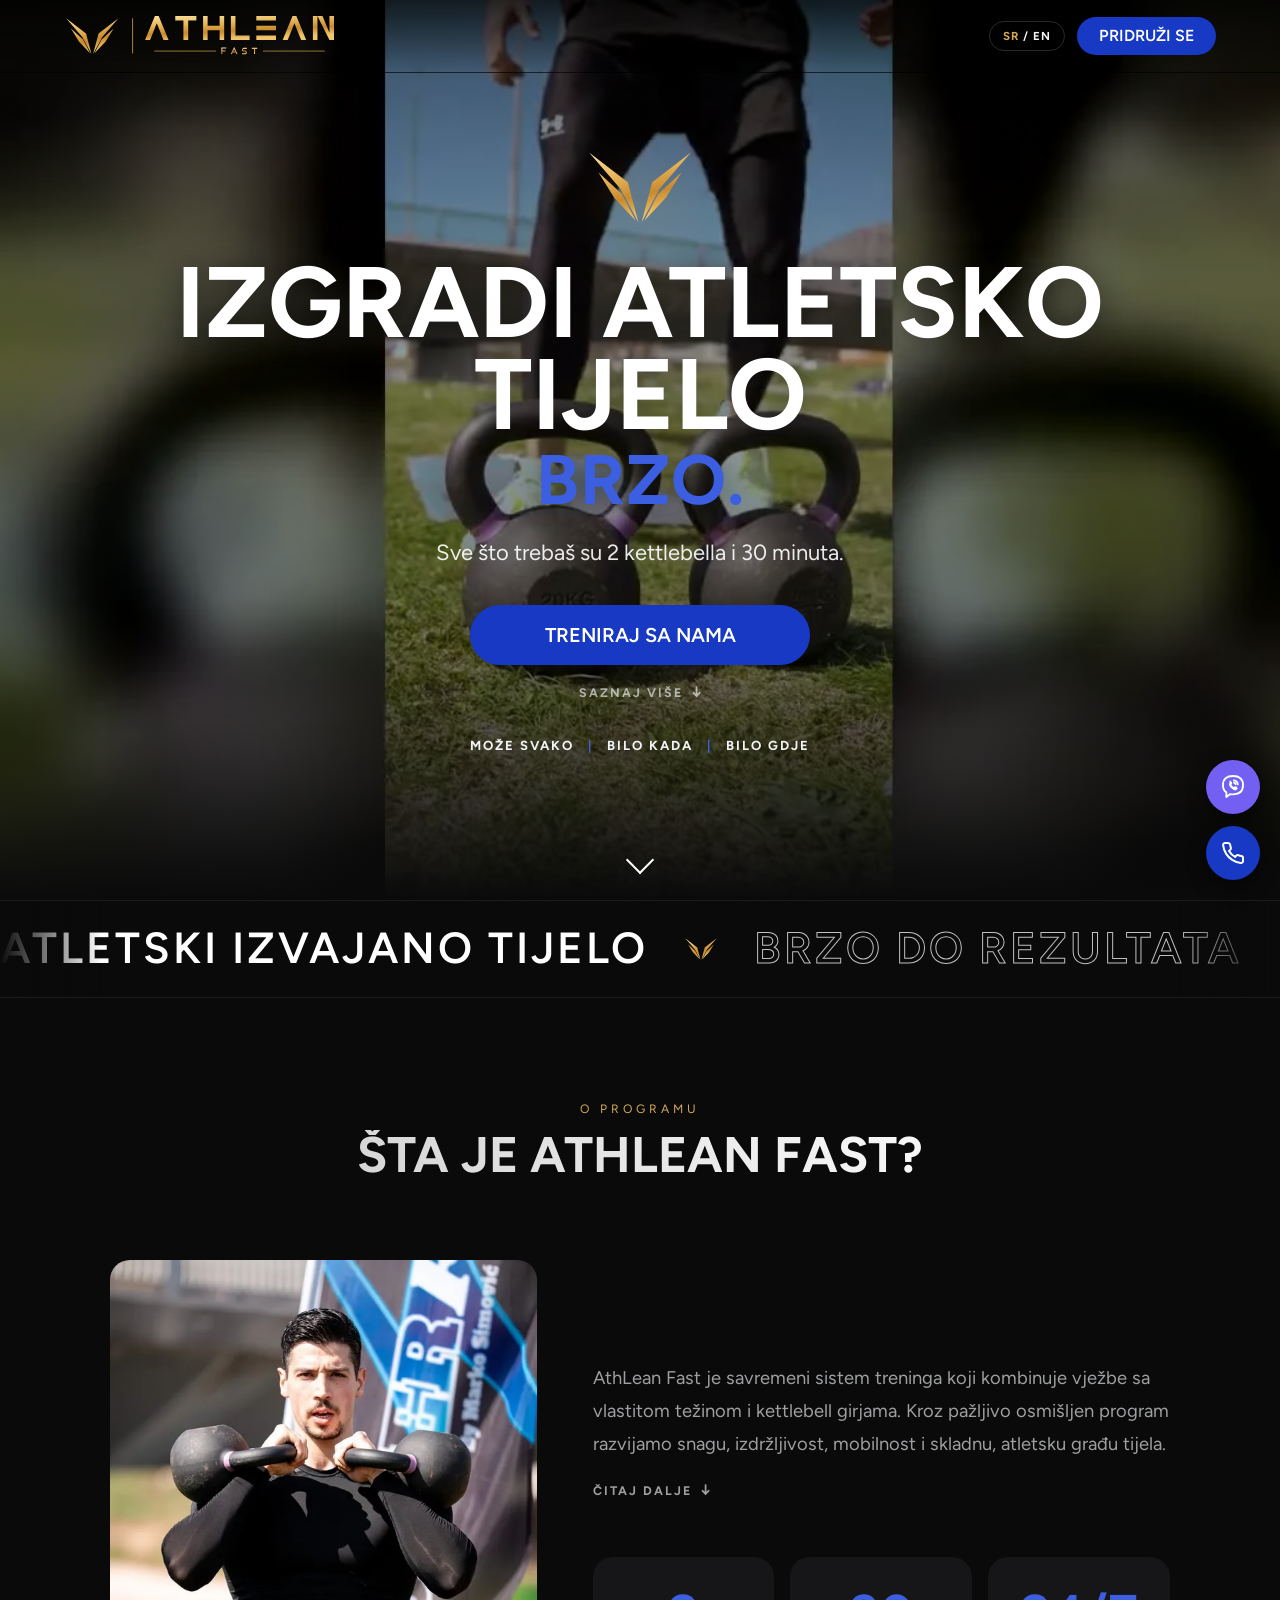
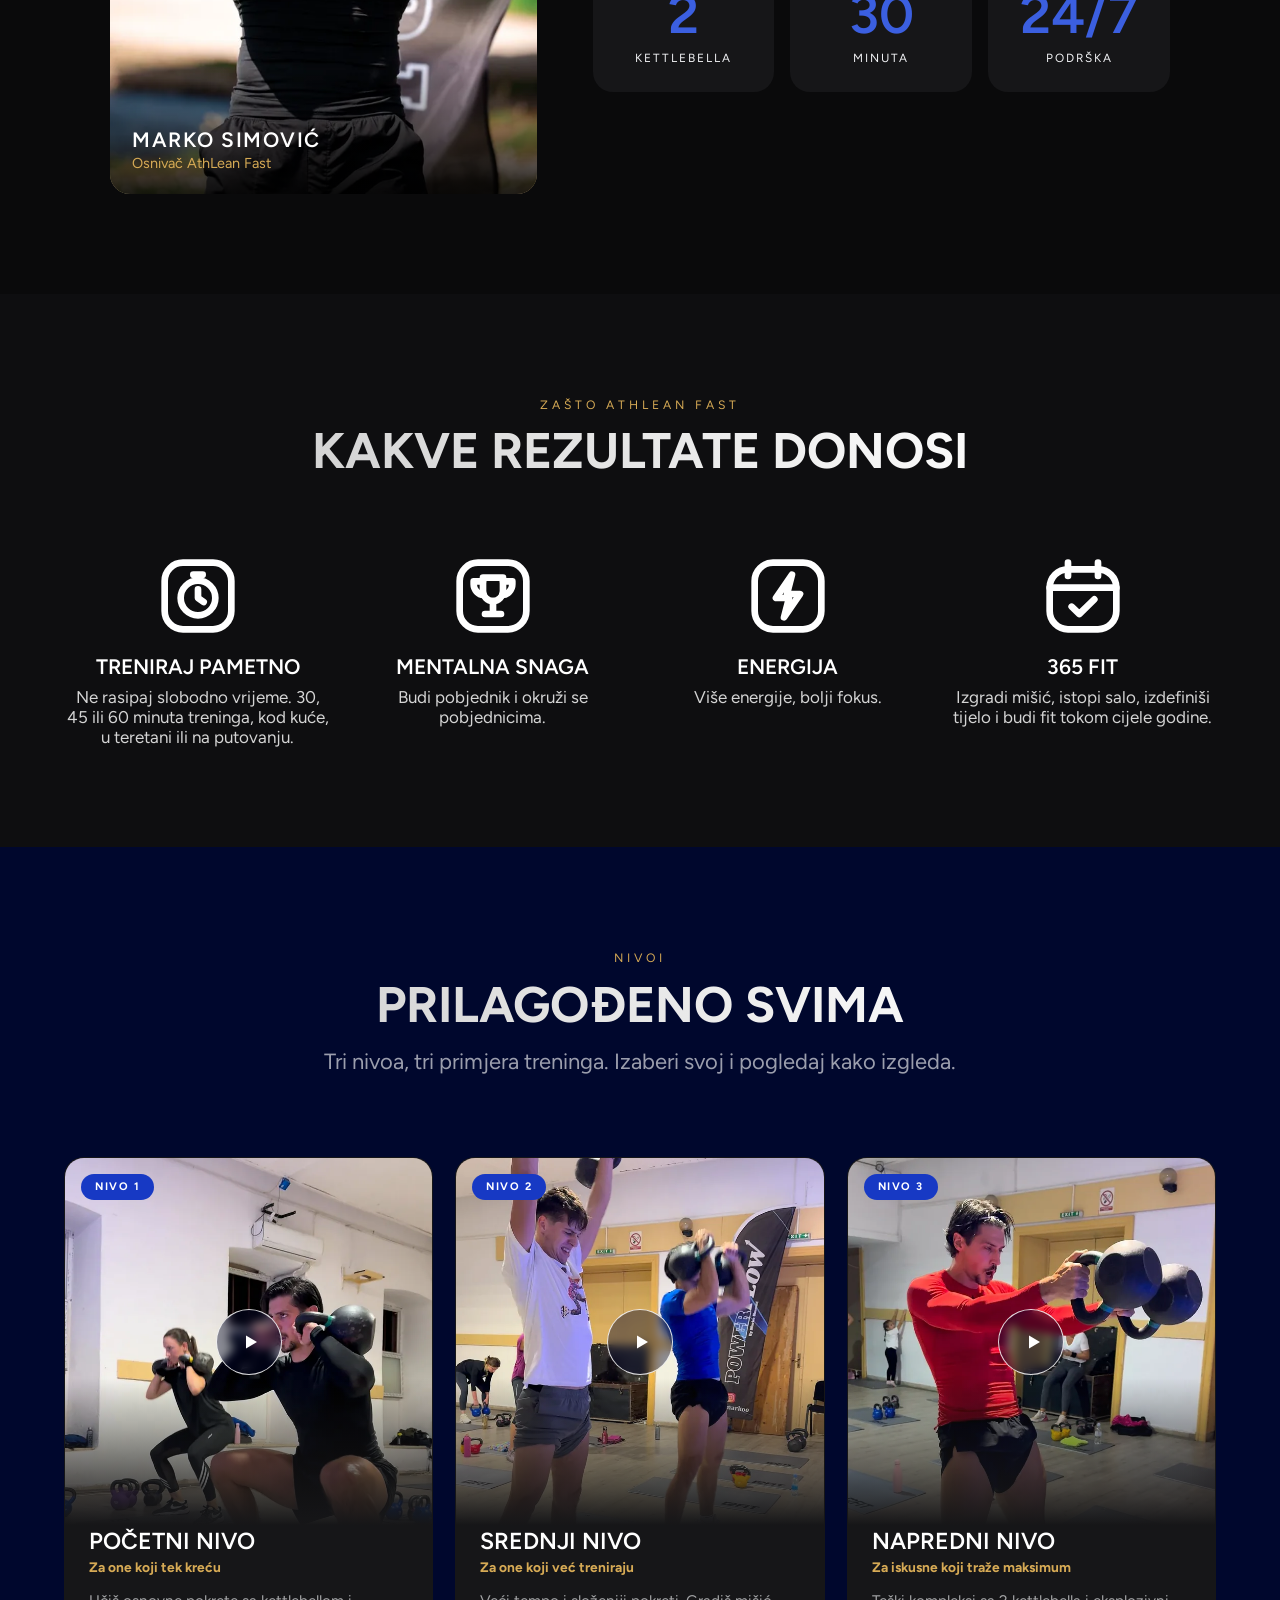
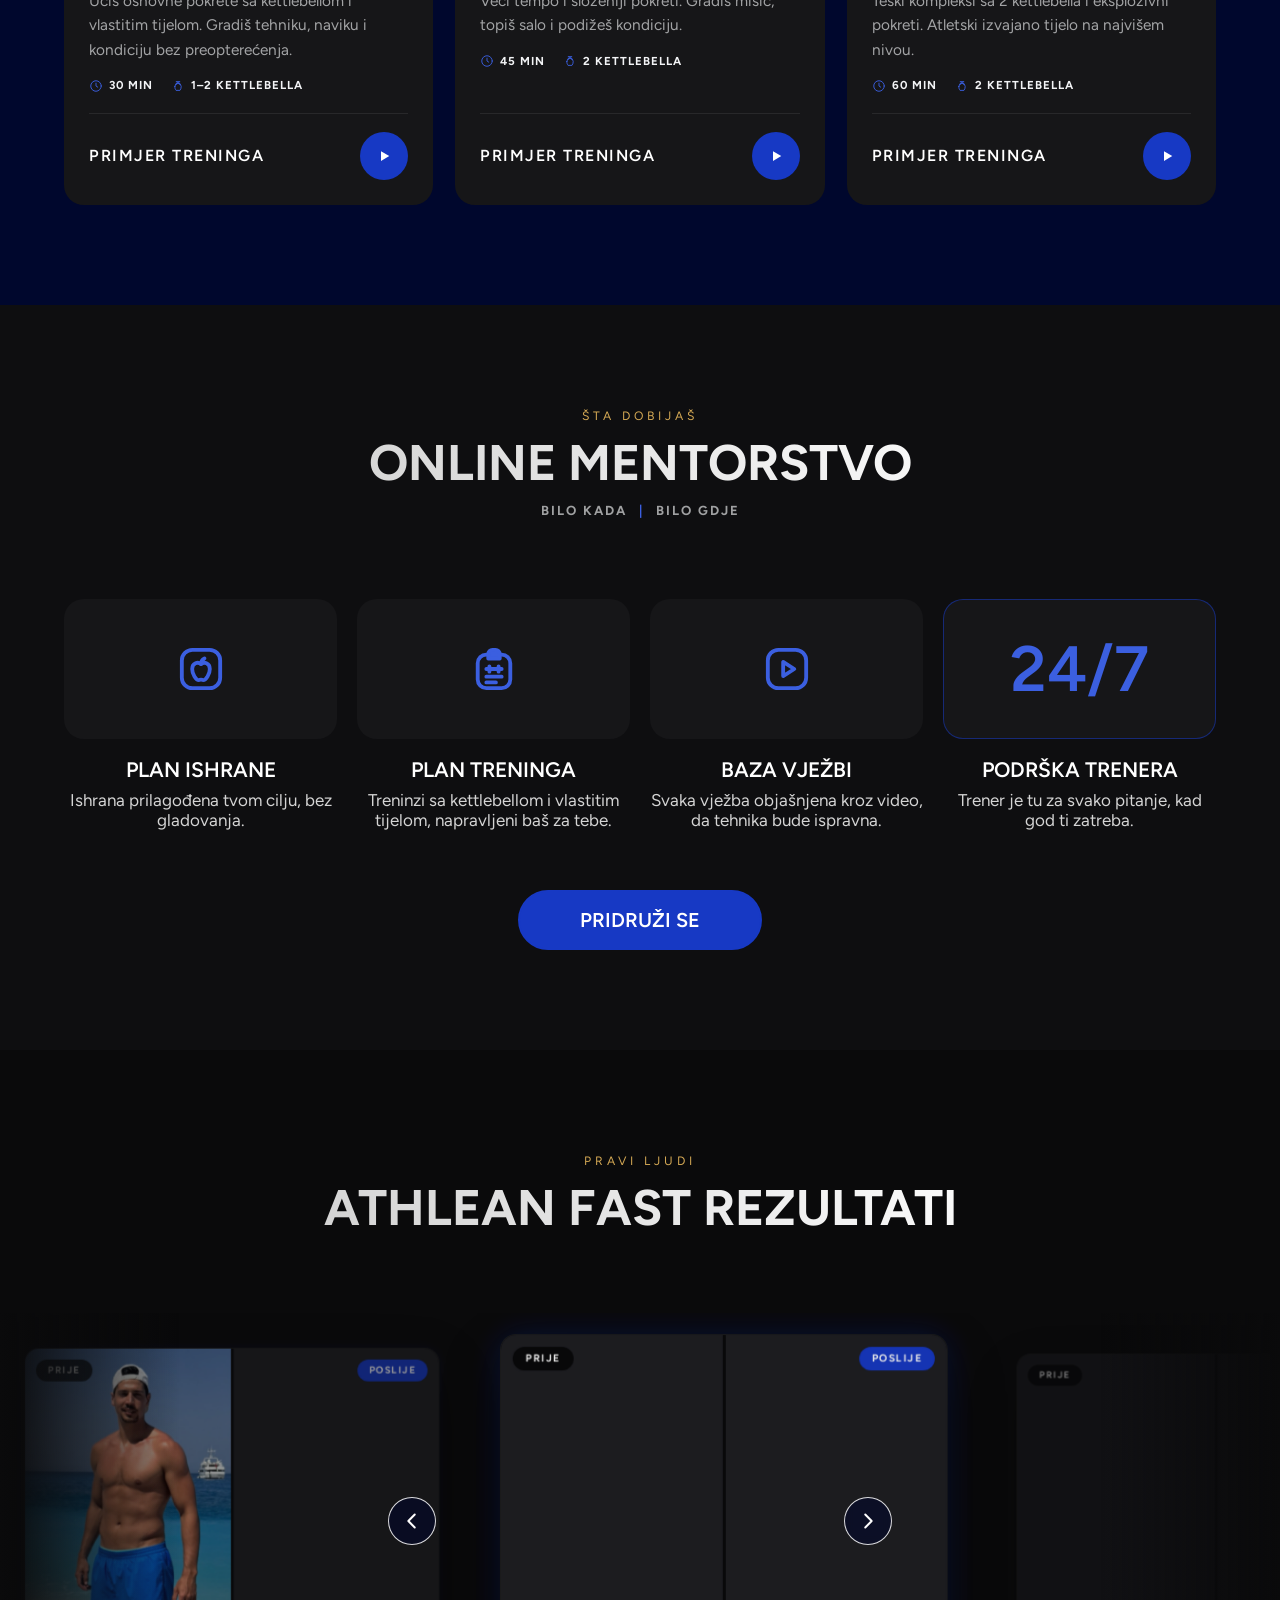
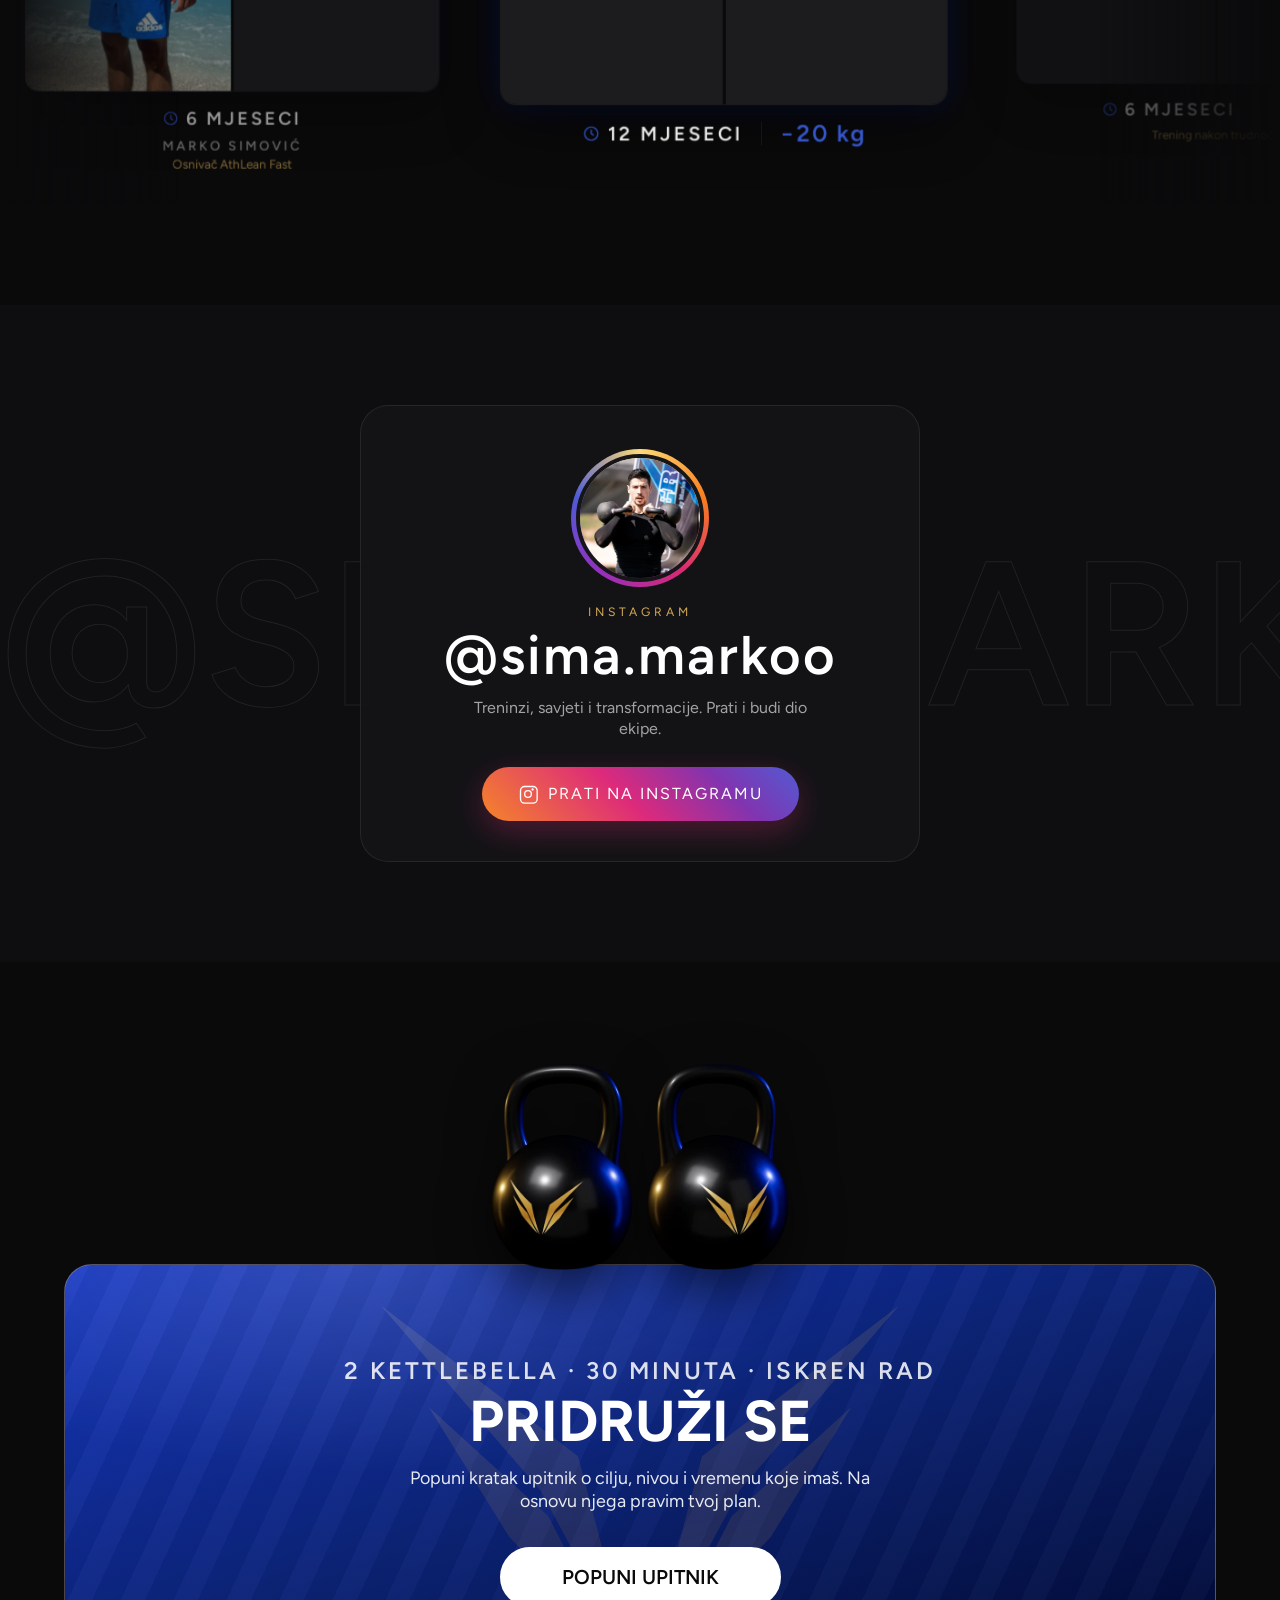
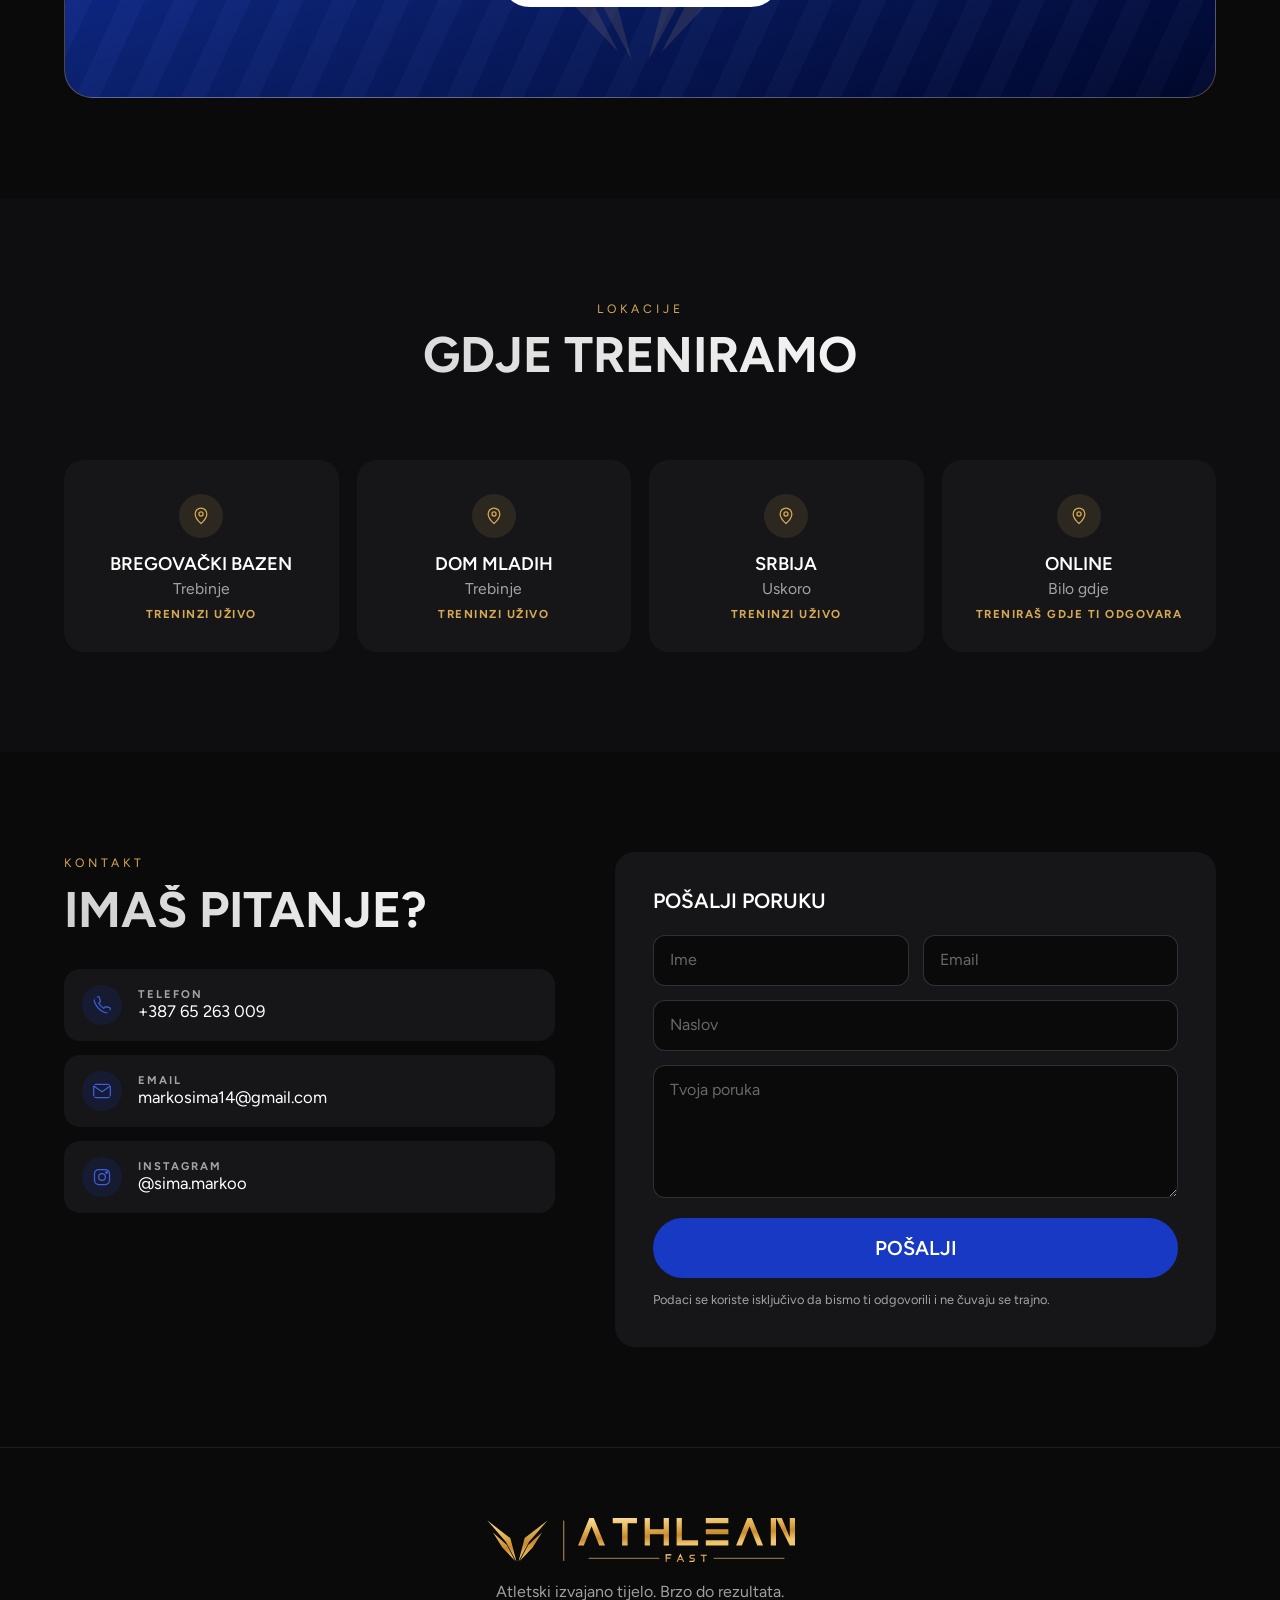
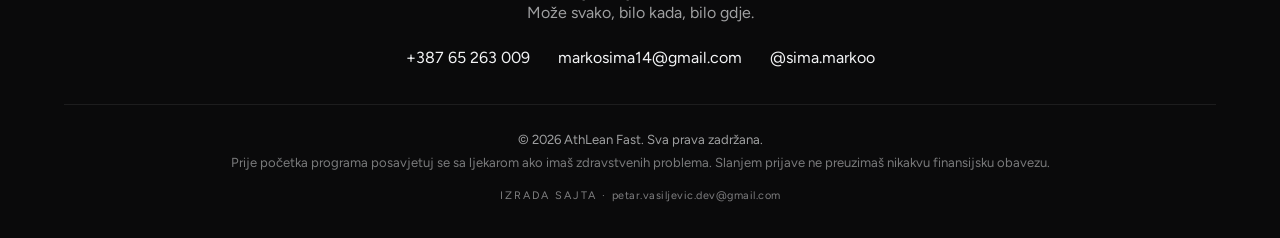
==== index.html @ cee4afd5 "Markov pregled (2/3): upitnik, tekstovi, fokus nivoa, pravi podaci - Upitnik: kod ciljeva može više " ====
<!DOCTYPE html>
<html lang="sr">
<head>
  <meta charset="UTF-8">
  <meta name="viewport" content="width=device-width, initial-scale=1.0">
  <title>AthLean Fast: atletski izvajano tijelo, brzo do rezultata</title>
  <meta name="description" content="AthLean Fast je sistem treninga sa vlastitim tijelom i kettlebellom. Sve što trebaš su 2 kettlebella i 30 minuta iskrenog rada. Online mentorstvo za sve nivoe.">
  <meta name="theme-color" content="#0a0a0b">

  <link rel="canonical" href="https://pecapecaa.github.io/Athlean-fast/">
  <link rel="icon" type="image/png" sizes="32x32" href="favicon-32.png">
  <link rel="icon" type="image/svg+xml" href="images/logo-mark.svg">
  <link rel="apple-touch-icon" href="favicon-180.png">

  <meta property="og:type" content="website">
  <meta property="og:site_name" content="AthLean Fast">
  <meta property="og:locale" content="sr_RS">
  <meta property="og:title" content="AthLean Fast | Izgradi atletsko tijelo. Brzo.">
  <meta property="og:description" content="2 kettlebella i 30 minuta. Online plan treninga i ishrane i trener uz tebe 24/7. Može svako, bilo kada, bilo gdje.">
  <meta property="og:url" content="https://pecapecaa.github.io/Athlean-fast/">
  <meta property="og:image" content="https://pecapecaa.github.io/Athlean-fast/images/og-share.jpg">
  <meta property="og:image:width" content="1200">
  <meta property="og:image:height" content="630">
  <meta property="og:image:alt" content="AthLean Fast">
  <meta name="twitter:card" content="summary_large_image">
  <meta name="twitter:title" content="AthLean Fast | Izgradi atletsko tijelo. Brzo.">
  <meta name="twitter:description" content="2 kettlebella i 30 minuta. Online plan treninga i ishrane i trener uz tebe 24/7. Može svako, bilo kada, bilo gdje.">
  <meta name="twitter:image" content="https://pecapecaa.github.io/Athlean-fast/images/og-share.jpg">

  <link rel="preconnect" href="https://fonts.googleapis.com">
  <link rel="preconnect" href="https://fonts.gstatic.com" crossorigin>
  <!-- Ne blokira prvi prikaz: ako Google Fonts kasni, stranica se crta
       rezervnim fontom. -->
  <link rel="stylesheet" media="print" onload="this.media='all';this.onload=null"
    href="https://fonts.googleapis.com/css2?family=Figtree:wght@400;600;700&display=swap">
  <noscript>
    <link rel="stylesheet"
      href="https://fonts.googleapis.com/css2?family=Figtree:wght@400;600;700&display=swap">
  </noscript>
  <link rel="stylesheet" href="styles.css?v=d4a9b42f">

  <script>
    // Microsoft Clarity: kad se upiše ID projekta (clarity.microsoft.com), tag
    // se učitava i događaji ispod počinju da stižu. Prazno: ništa se ne šalje.
    var CLARITY_ID = '';
    if (CLARITY_ID) {
      (function (c, l, a, r, i, t, y) {
        c[a] = c[a] || function () { (c[a].q = c[a].q || []).push(arguments); };
        t = l.createElement(r); t.async = 1; t.src = 'https://www.clarity.ms/tag/' + i;
        y = l.getElementsByTagName(r)[0]; y.parentNode.insertBefore(t, y);
      })(window, document, 'clarity', 'script', CLARITY_ID);
    }
    // Sopstveni događaji i tagovi za analitiku (Microsoft Clarity). Sve kroz
    // try/catch: bez taga, ili kad ga blokira adblocker, sajt radi normalno.
    window.clEvent = function (name) {
      try { if (window.clarity) window.clarity('event', name); } catch (e) {}
    };
    window.clTag = function (key, value) {
      try { if (window.clarity) window.clarity('set', key, String(value).slice(0, 255)); } catch (e) {}
    };
    // Snimci se brišu kad dan pređe 100.000 sesija; sesija sa prijavom (ili
    // pokušajem prijave) vredi previše da bi se izgubila.
    window.clKeep = function (reason) {
      try { if (window.clarity) window.clarity('upgrade', reason); } catch (e) {}
    };
    // Prvi ulazak u sesiji počinje samo zlatnim logom na plavoj, pa prelazi
    // u početnu. Ne kad se dolazi pravo na deo stranice ili na prijavu, ni
    // kad posetilac traži manje pokreta. Ovde, pre crtanja, da se početna
    // ne bi pojavila pa nestala.
    (function () {
      try {
        if (location.hash || /[?&]prijava=/.test(location.search)) return;
        if (window.matchMedia && matchMedia('(prefers-reduced-motion: reduce)').matches) return;
        if (sessionStorage.getItem('afIntro')) return;
        sessionStorage.setItem('afIntro', '1');
        document.documentElement.classList.add('has-intro');
      } catch (e) {}
    })();
  </script>
</head>
<body>
  <div class="intro" id="intro" aria-hidden="true">
    <img src="images/logo-stacked.svg" alt="" width="788" height="548">
  </div>
  <a class="skip-link" href="#main" data-sr="Preskoči na sadržaj" data-en="Skip to content">Preskoči na sadržaj</a>

  <nav class="navbar" id="navbar">
    <div class="container nav-container">
      <a href="#hero" class="logo">
        <img src="images/logo.svg" alt="AthLean Fast" width="337" height="50">
      </a>
      <div class="nav-actions">
        <button type="button" class="lang-toggle" id="langToggle" aria-label="SR / EN: jezik / language">
          <span class="lang-active">SR</span> / <span>EN</span>
        </button>
        <button type="button" class="nav-join" id="navJoin" data-join="meni" data-sr="Pridruži se" data-en="Join">Pridruži se</button>
      </div>
    </div>
  </nav>

  <!-- Jedna stranica koja se samo skroluje: nema menija ni posebnih stranica
       za "O nama" i kontakt, sve je redom ispod. -->
  <main id="main" tabindex="-1">
    <section class="hero" id="hero">
      <!-- Pozadinski snimak: uspravan za telefon (videos/hero.mp4), a za šire
           ekrane isti snimak u sredini sa zamućenim stranama
           (videos/hero-wide.mp4). Dok se učitava, ili kad ne može da se
           pusti, stoji prvi kadar (images/hero-poster.webp, hero-wide-poster.webp). -->
      <video id="heroVideo" class="hero-video"
        data-src="videos/hero.mp4" data-src-wide="videos/hero-wide.mp4"
        data-poster="images/hero-poster.webp" data-poster-wide="images/hero-wide-poster.webp"
        muted loop playsinline preload="none" aria-hidden="true"></video>
      <div class="hero-bg" id="heroBg"></div>
      <div class="hero-overlay"></div>
      <div class="container hero-content">
        <span class="hero-emblem"><img src="images/logo-mark.svg" alt="" width="750" height="530"></span>
        <h1 class="hero-title">
          <span data-sr="Izgradi atletsko tijelo" data-en="Build an athletic body">Izgradi atletsko tijelo</span>
          <span class="hero-title-accent" data-sr="Brzo." data-en="Fast.">Brzo.</span>
        </h1>
        <p class="hero-subtitle" data-sr="Sve što trebaš su 2 kettlebella i 30 minuta." data-en="All you need is 2 kettlebells and 30 minutes.">Sve što trebaš su 2 kettlebella i 30 minuta.</p>
        <div class="hero-buttons">
          <button type="button" class="btn btn-primary btn-lg" data-join="hero" data-sr="Treniraj sa nama" data-en="Train with us">Treniraj sa nama</button>
          <a href="#about" class="btn-link" data-sr="Saznaj više" data-en="Learn more">Saznaj više</a>
        </div>
        <ul class="hero-points">
          <li data-sr="Može svako" data-en="Anyone can">Može svako</li>
          <li data-sr="Bilo kada" data-en="Any time">Bilo kada</li>
          <li data-sr="Bilo gdje" data-en="Anywhere">Bilo gdje</li>
        </ul>
      </div>
      <a href="#about" class="scroll-indicator" aria-label="Nastavi niže"><span class="scroll-arrow"></span></a>
    </section>

    <!-- Pokretna traka: ukras, isti tekst je i drugde na stranici. -->
    <div class="marquee" aria-hidden="true">
      <div class="marquee-track">
        <div class="marquee-group">
          <span data-sr="Atletski izvajano tijelo" data-en="Athletic, sculpted body">Atletski izvajano tijelo</span>
          <img src="images/logo-mark.svg" alt="" width="750" height="530">
          <span class="marquee-outline" data-sr="Brzo do rezultata" data-en="Results, fast">Brzo do rezultata</span>
          <img src="images/logo-mark.svg" alt="" width="750" height="530">
          <span data-sr="Može svako" data-en="Anyone can">Može svako</span>
          <img src="images/logo-mark.svg" alt="" width="750" height="530">
          <span class="marquee-outline" data-sr="Bilo kada" data-en="Any time">Bilo kada</span>
          <img src="images/logo-mark.svg" alt="" width="750" height="530">
          <span data-sr="Bilo gdje" data-en="Anywhere">Bilo gdje</span>
          <img src="images/logo-mark.svg" alt="" width="750" height="530">
          <span class="marquee-outline" data-sr="30 minuta" data-en="30 minutes">30 minuta</span>
          <img src="images/logo-mark.svg" alt="" width="750" height="530">
        </div>
      </div>
    </div>

    <!-- 1. Šta je AthLean Fast -->
    <section class="section" id="about">
      <div class="container">
        <div class="section-header">
          <div class="section-kicker" data-sr="O programu" data-en="About">O programu</div>
          <h2 class="section-title" data-sr="Šta je AthLean Fast?" data-en="What is AthLean Fast?">Šta je AthLean Fast?</h2>
        </div>
        <div class="about">
          <figure class="about-media">
            <picture>
              <source type="image/webp" srcset="images/trener-600.webp 600w, images/trener.webp 900w" sizes="(max-width: 860px) min(calc(100vw - 40px), 560px), 450px">
              <img src="images/trener.jpg" srcset="images/trener-600.jpg 600w, images/trener.jpg 900w" sizes="(max-width: 860px) min(calc(100vw - 40px), 560px), 450px" alt="Marko Simović, osnivač AthLean Fast, sa dva kettlebella" width="900" height="1125" loading="lazy" decoding="async">
            </picture>
            <figcaption>
              <strong>Marko Simović</strong>
              <span data-sr="Osnivač AthLean Fast" data-en="Founder of AthLean Fast">Osnivač AthLean Fast</span>
            </figcaption>
          </figure>
          <div class="about-text">
            <p data-sr="AthLean Fast je savremeni sistem treninga koji kombinuje vježbe sa vlastitom težinom i kettlebell girjama. Kroz pažljivo osmišljen program razvijamo snagu, izdržljivost, mobilnost i skladnu, atletsku građu tijela." data-en="AthLean Fast is a modern training system that combines bodyweight exercises with kettlebells. Through a carefully designed programme we build strength, endurance, mobility and a balanced, athletic physique.">AthLean Fast je savremeni sistem treninga koji kombinuje vježbe sa vlastitom težinom i kettlebell girjama. Kroz pažljivo osmišljen program razvijamo snagu, izdržljivost, mobilnost i skladnu, atletsku građu tijela.</p>
            <!-- Ostatak teksta se otvara na „Čitaj dalje", da prvi pogled ostane kratak. -->
            <div class="about-more" id="aboutMore" hidden>
              <p data-sr="Program je namijenjen svima koji žele da izgledaju dobro, da se osjećaju bolje, unaprijede svoje zdravlje i postignu vidljive rezultate, bez potrebe da sate provode u teretani." data-en="It is for everyone who wants to look good, feel better, improve their health and see visible results without spending hours in the gym.">Program je namijenjen svima koji žele da izgledaju dobro, da se osjećaju bolje, unaprijede svoje zdravlje i postignu vidljive rezultate, bez potrebe da sate provode u teretani.</p>
              <p data-sr="Posebno je prilagođen ljudima sa dinamičnim i užurbanim rasporedom, koji cijene svoje vrijeme i ne žele da prave kompromise kada su u pitanju zdravlje, kondicija i izgled." data-en="It is made especially for people with busy, fast-moving schedules who value their time and will not compromise on their health, fitness and looks.">Posebno je prilagođen ljudima sa dinamičnim i užurbanim rasporedom, koji cijene svoje vrijeme i ne žele da prave kompromise kada su u pitanju zdravlje, kondicija i izgled.</p>
            </div>
            <button type="button" class="btn-link read-more" id="aboutToggle" aria-expanded="false" aria-controls="aboutMore" data-sr="Čitaj dalje" data-en="Read more">Čitaj dalje</button>
            <div class="about-stats">
              <div class="about-stat">
                <div class="stat-num">2</div>
                <div class="stat-lbl" data-sr="Kettlebella" data-en="Kettlebells">Kettlebella</div>
              </div>
              <div class="about-stat">
                <div class="stat-num">30</div>
                <div class="stat-lbl" data-sr="Minuta" data-en="Minutes">Minuta</div>
              </div>
              <div class="about-stat">
                <div class="stat-num">24/7</div>
                <div class="stat-lbl" data-sr="Podrška" data-en="Support">Podrška</div>
              </div>
            </div>
          </div>
        </div>
      </div>
    </section>

    <!-- 2. Kakve rezultate donosi -->
    <section class="section section--alt" id="results">
      <div class="container">
        <div class="section-header">
          <div class="section-kicker" data-sr="Zašto AthLean Fast" data-en="Why AthLean Fast">Zašto AthLean Fast</div>
          <h2 class="section-title" data-sr="Kakve rezultate donosi" data-en="What it delivers">Kakve rezultate donosi</h2>
        </div>
        <div class="feature-grid" id="resultsGrid"></div>
      </div>
    </section>

    <!-- 3. Prilagođeno svima -->
    <section class="section section--velvet" id="levels">
      <div class="container">
        <div class="section-header">
          <div class="section-kicker" data-sr="Nivoi" data-en="Levels">Nivoi</div>
          <h2 class="section-title" data-sr="Prilagođeno svima" data-en="Built for everyone">Prilagođeno svima</h2>
          <p class="section-lead" data-sr="Tri nivoa, tri primjera treninga. Izaberi svoj i pogledaj kako izgleda." data-en="Three levels, three sample workouts. Pick yours and see what it looks like.">Tri nivoa, tri primjera treninga. Izaberi svoj i pogledaj kako izgleda.</p>
        </div>
        <div class="cards-grid" id="levelsGrid"></div>
      </div>
    </section>

    <!-- 4. Online mentorstvo -->
    <section class="section section--alt" id="mentorship">
      <div class="container">
        <div class="section-header">
          <div class="section-kicker" data-sr="Šta dobijaš" data-en="What you get">Šta dobijaš</div>
          <h2 class="section-title" data-sr="Online mentorstvo" data-en="Online coaching">Online mentorstvo</h2>
          <p class="section-points"><span data-sr="Bilo kada" data-en="Any time">Bilo kada</span><span data-sr="Bilo gdje" data-en="Anywhere">Bilo gdje</span></p>
        </div>
        <div class="feature-grid feature-grid--cards" id="mentorshipGrid"></div>
        <div class="section-cta">
          <button type="button" class="btn btn-primary btn-lg" data-join="mentorstvo" data-sr="Pridruži se" data-en="Join now">Pridruži se</button>
        </div>
      </div>
    </section>

    <!-- Transformacije -->
    <section class="section" id="transformations">
      <div class="container">
        <div class="section-header">
          <div class="section-kicker" data-sr="Pravi ljudi" data-en="Real people">Pravi ljudi</div>
          <h2 class="section-title" data-sr="AthLean Fast rezultati" data-en="AthLean Fast results">AthLean Fast rezultati</h2>
        </div>
        <div id="transformationsReel"></div>
      </div>
    </section>

    <!-- Instagram: veliko, odmah prepoznatljivo, jedan dodir do profila. -->
    <section class="section section--alt ig" id="instagram">
      <div class="ig-backdrop" aria-hidden="true">
        <div class="ig-backdrop-track">
          <span data-contact="instagram-handle">@sima.markoo</span>
          <span data-contact="instagram-handle">@sima.markoo</span>
          <span data-contact="instagram-handle">@sima.markoo</span>
          <span data-contact="instagram-handle">@sima.markoo</span>
        </div>
      </div>
      <div class="container">
        <a class="ig-card" href="#" data-contact="instagram-link" target="_blank" rel="noopener">
          <span class="ig-avatar"><img src="images/trener-600.webp" alt="" width="900" height="1125" loading="lazy" decoding="async"></span>
          <span class="ig-kicker">Instagram</span>
          <span class="ig-handle" data-contact="instagram-handle">@sima.markoo</span>
          <span class="ig-line" data-sr="Treninzi, savjeti i transformacije. Prati i budi dio ekipe." data-en="Workouts, tips and transformations. Follow and join the crew.">Treninzi, savjeti i transformacije. Prati i budi dio ekipe.</span>
          <span class="ig-btn"><svg width="20" height="20" viewBox="0 0 24 24" fill="none" stroke="currentColor" stroke-width="1.6" stroke-linecap="round" stroke-linejoin="round" aria-hidden="true"><rect x="3" y="3" width="20" height="20" rx="5"/><circle cx="12" cy="12" r="4"/><circle cx="17.5" cy="6.5" r="0.6" fill="currentColor"/></svg><span data-sr="Prati na Instagramu" data-en="Follow on Instagram">Prati na Instagramu</span></span>
        </a>
      </div>
    </section>

    <!-- 5. Pridruži se -->
    <!-- Dva kettlebella padnu i lupe o gornju ivicu kartice, a natpis na
         kartici tresne za njima. -->
    <section class="section kb-drop" id="join">
      <div class="container">
        <div class="kb-stage">
          <div class="kb-unit">
            <picture>
              <source srcset="images/kettlebell-1.webp" type="image/webp">
              <img class="kb-solid" src="images/kettlebell-1.png" alt="" width="600" height="867">
            </picture>
            <span class="kb-dust"></span>
          </div>
          <div class="kb-unit kb-unit--2">
            <picture>
              <source srcset="images/kettlebell-2.webp" type="image/webp">
              <img class="kb-solid" src="images/kettlebell-2.png" alt="" width="600" height="867">
            </picture>
            <span class="kb-dust"></span>
          </div>
        </div>
        <div class="join-band">
          <p class="join-kicker slam" style="--delay: 0.6s" data-sr="2 kettlebella · 30 minuta · iskren rad" data-en="2 kettlebells · 30 minutes · honest work">2 kettlebella · 30 minuta · iskren rad</p>
          <h2 data-sr="Pridruži se" data-en="Join us">Pridruži se</h2>
          <p data-sr="Popuni kratak upitnik o cilju, nivou i vremenu koje imaš. Na osnovu njega pravim tvoj plan." data-en="Fill in a short questionnaire about your goal, your level and the time you have. Your plan is built from it.">Popuni kratak upitnik o cilju, nivou i vremenu koje imaš. Na osnovu njega pravim tvoj plan.</p>
          <button type="button" class="btn btn-primary btn-lg" data-join="poziv" data-sr="Popuni upitnik" data-en="Fill in the questionnaire">Popuni upitnik</button>
        </div>
      </div>
    </section>

    <!-- Lokacije -->
    <section class="section section--alt" id="locations">
      <div class="container">
        <div class="section-header">
          <div class="section-kicker" data-sr="Lokacije" data-en="Locations">Lokacije</div>
          <h2 class="section-title" data-sr="Gdje treniramo" data-en="Where we train">Gdje treniramo</h2>
        </div>
        <div class="locations" id="locationsGrid"></div>
      </div>
    </section>

    <!-- Kontakt -->
    <section class="section" id="contact">
      <div class="container contact-grid">
        <div class="contact-info">
          <div class="section-header">
            <div class="section-kicker" data-sr="Kontakt" data-en="Contact">Kontakt</div>
            <h2 class="section-title" data-sr="Imaš pitanje?" data-en="Got a question?">Imaš pitanje?</h2>
          </div>
          <div class="contact-item">
            <svg width="24" height="24" viewBox="0 0 24 24" fill="none" stroke="currentColor" stroke-width="2" stroke-linecap="round" stroke-linejoin="round" aria-hidden="true"><path d="M22 16.92v3a2 2 0 01-2.18 2 19.79 19.79 0 01-8.63-3.07 19.5 19.5 0 01-6-6 19.79 19.79 0 01-3.07-8.67A2 2 0 014.11 2h3a2 2 0 012 1.72c.13.96.36 1.9.7 2.81a2 2 0 01-.45 2.11L8.09 9.91a16 16 0 006 6l1.27-1.27a2 2 0 012.11-.45c.91.34 1.85.57 2.81.7A2 2 0 0122 16.92z"/></svg>
            <div>
              <strong data-sr="Telefon" data-en="Phone">Telefon</strong>
              <a href="#" data-contact="phone"></a>
            </div>
          </div>
          <div class="contact-item">
            <svg width="24" height="24" viewBox="0 0 24 24" fill="none" stroke="currentColor" stroke-width="2" stroke-linecap="round" stroke-linejoin="round" aria-hidden="true"><path d="M4 4h16a2 2 0 012 2v12a2 2 0 01-2 2H4a2 2 0 01-2-2V6a2 2 0 012-2z"/><path d="M22 6l-10 7L2 6"/></svg>
            <div>
              <strong>Email</strong>
              <a href="#" data-contact="email"></a>
            </div>
          </div>
          <div class="contact-item">
            <svg width="24" height="24" viewBox="0 0 24 24" fill="none" stroke="currentColor" stroke-width="2" stroke-linecap="round" stroke-linejoin="round" aria-hidden="true"><rect x="3" y="3" width="18" height="18" rx="5"/><circle cx="12" cy="12" r="4"/><circle cx="17.5" cy="6.5" r="1" fill="currentColor"/></svg>
            <div>
              <strong>Instagram</strong>
              <a href="#" data-contact="instagram" target="_blank" rel="noopener"></a>
            </div>
          </div>
        </div>
        <form class="contact-form" id="contactForm" novalidate>
          <h3 data-sr="Pošalji poruku" data-en="Send a message">Pošalji poruku</h3>
          <div class="form-row">
            <input type="text" id="cName" autocomplete="name" data-clarity-mask="true" placeholder="Ime" data-sr-ph="Ime" data-en-ph="Name" aria-label="Ime" required>
            <input type="email" id="cEmail" autocomplete="email" data-clarity-mask="true" placeholder="Email" aria-label="Email" required>
          </div>
          <input type="text" id="cSubject" data-clarity-mask="true" placeholder="Naslov" data-sr-ph="Naslov" data-en-ph="Subject" aria-label="Naslov">
          <textarea id="cMessage" data-clarity-mask="true" rows="5" placeholder="Tvoja poruka" data-sr-ph="Tvoja poruka" data-en-ph="Your message" aria-label="Poruka" required></textarea>
          <button type="submit" class="btn btn-primary btn-full" data-sr="Pošalji" data-en="Send">Pošalji</button>
          <p class="form-privacy-note" data-sr="Podaci se koriste isključivo da bismo ti odgovorili i ne čuvaju se trajno." data-en="Your details are used only to reply to you and are not stored permanently.">Podaci se koriste isključivo da bismo ti odgovorili i ne čuvaju se trajno.</p>
        </form>
      </div>
    </section>
  </main>

  <footer class="footer" id="footer">
    <div class="container">
      <a href="#hero" class="logo">
        <img src="images/logo.svg" alt="AthLean Fast" width="337" height="50" loading="lazy">
      </a>
      <p class="footer-tagline"><span data-sr="Atletski izvajano tijelo. Brzo do rezultata." data-en="An athletic, sculpted body. Results, fast.">Atletski izvajano tijelo. Brzo do rezultata.</span><span data-sr="Može svako, bilo kada, bilo gdje." data-en="Anyone, any time, anywhere.">Može svako, bilo kada, bilo gdje.</span></p>
      <ul class="footer-contact">
        <li><a href="#" data-contact="phone"></a></li>
        <li><a href="#" data-contact="email"></a></li>
        <li><a href="#" data-contact="instagram" target="_blank" rel="noopener"></a></li>
      </ul>
      <div class="footer-bottom">
        <p>&copy; 2026 AthLean Fast. <span data-sr="Sva prava zadržana." data-en="All rights reserved.">Sva prava zadržana.</span></p>
        <p class="footer-note" data-sr="Prije početka programa posavjetuj se sa ljekarom ako imaš zdravstvenih problema. Slanjem prijave ne preuzimaš nikakvu finansijsku obavezu." data-en="If you have any health conditions, check with a doctor before starting the programme. Signing up does not commit you to any payment.">Prije početka programa posavjetuj se sa ljekarom ako imaš zdravstvenih problema. Slanjem prijave ne preuzimaš nikakvu finansijsku obavezu.</p>
        <p class="footer-credit"><span data-sr="Izrada sajta" data-en="Website by">Izrada sajta</span> · <a href="mailto:petar.vasiljevic.dev@gmail.com">petar.vasiljevic.dev@gmail.com</a></p>
      </div>
    </div>
  </footer>

  <div class="join-overlay" id="joinOverlay" role="dialog" aria-modal="true" aria-labelledby="joinTitle" inert>
    <div class="join-modal" id="joinModal">
      <button type="button" class="join-close" id="joinClose" aria-label="Zatvori">&times;</button>
      <div class="join-progress" id="joinProgress">
        <div class="jp-step jp-step--active" id="jpStep1">
          <span class="jp-num">1</span>
          <span class="jp-lbl" data-sr="O tebi" data-en="About you">O tebi</span>
        </div>
        <div class="jp-line" id="jpLine"></div>
        <div class="jp-step" id="jpStep2">
          <span class="jp-num">2</span>
          <span class="jp-lbl" data-sr="Upitnik" data-en="Questionnaire">Upitnik</span>
        </div>
      </div>
      <div id="joinFormWrap">
        <h2 class="join-title" id="joinTitle">Pridruži se</h2>
        <p class="join-desc" id="joinDesc"></p>
        <form id="joinForm" novalidate>
          <div id="joinStep1">
            <label class="field">
              <span data-sr="Ime i prezime" data-en="Full name">Ime i prezime</span>
              <input type="text" id="jName" autocomplete="name" data-clarity-mask="true">
            </label>
            <label class="field">
              <span>Email</span>
              <input type="email" id="jEmail" autocomplete="email" data-clarity-mask="true">
            </label>
            <div class="form-row">
              <label class="field">
                <span data-sr="Telefon" data-en="Phone">Telefon</span>
                <input type="tel" id="jPhone" autocomplete="tel" data-clarity-mask="true">
              </label>
              <label class="field">
                <span><span data-sr="Godine" data-en="Age">Godine</span> <span class="field-optional" data-sr="(nije obavezno)" data-en="(optional)">(nije obavezno)</span></span>
                <input type="number" id="jAge" min="14" max="99" inputmode="numeric">
              </label>
            </div>
            <div class="join-actions">
              <button type="button" class="btn btn-primary btn-full" id="joinNext" data-sr="Dalje →" data-en="Next →">Dalje →</button>
            </div>
          </div>
          <div id="joinStep2" hidden>
            <div id="joinQuestions"></div>
            <div class="join-actions">
              <button type="submit" class="btn btn-primary btn-full" id="joinSubmit" data-sr="Pošalji prijavu" data-en="Send sign-up">Pošalji prijavu</button>
              <button type="button" class="join-back" id="joinBack" data-sr="← Nazad" data-en="← Back">← Nazad</button>
            </div>
            <p class="form-privacy-note" data-sr="Podaci se koriste isključivo za pravljenje tvog plana i kontakt u vezi sa prijavom." data-en="Your details are used only to build your plan and to contact you about your sign-up.">Podaci se koriste isključivo za pravljenje tvog plana i kontakt u vezi sa prijavom.</p>
          </div>
        </form>
      </div>
      <div class="join-success" id="joinSuccess" hidden>
        <div class="success-icon">
          <svg width="64" height="64" viewBox="0 0 24 24" fill="none" stroke="currentColor" stroke-width="2" aria-hidden="true"><circle cx="12" cy="12" r="10"/><polyline points="8 12.5 11 15.5 16.5 9"/></svg>
        </div>
        <h2 data-sr="Prijava je poslata!" data-en="You're in!">Prijava je poslata!</h2>
        <p data-sr="Hvala ti! Pregledaću tvoj upitnik i javiti ti se sa sljedećim koracima." data-en="Thank you! I will go through your questionnaire and get back to you with the next steps.">Hvala ti! Pregledaću tvoj upitnik i javiti ti se sa sljedećim koracima.</p>
        <button type="button" class="btn btn-primary" id="joinDone" data-sr="Zatvori" data-en="Close">Zatvori</button>
      </div>
    </div>
  </div>

  <!-- Na telefonu: "Pridruži se" čeka na dnu ekrana čim se prođe vrh, a
       poruka i poziv prelaze u istu traku umesto da lebde preko teksta. -->
  <div class="mobile-join" id="mobileJoin" aria-hidden="true">
    <button type="button" class="btn btn-primary" data-join="traka" tabindex="-1" data-sr="Pridruži se" data-en="Join now">Pridruži se</button>
    <a href="#" data-contact="chat" class="mobile-join-icon mobile-join-chat" aria-label="Poruka" tabindex="-1"></a>
    <a href="#" data-contact="phone-link" class="mobile-join-icon mobile-join-phone" aria-label="Pozovi" tabindex="-1">
      <svg width="22" height="22" viewBox="0 0 24 24" fill="none" stroke="#fff" stroke-width="1.8" stroke-linecap="round" stroke-linejoin="round" aria-hidden="true"><path d="M22 16.92v3a2 2 0 01-2.18 2 19.79 19.79 0 01-8.63-3.07 19.5 19.5 0 01-6-6 19.79 19.79 0 01-3.07-8.67A2 2 0 014.11 2h3a2 2 0 012 1.72c.127.96.361 1.903.7 2.81a2 2 0 01-.45 2.11L8.09 9.91a16 16 0 006 6l1.27-1.27a2 2 0 012.11-.45c.907.339 1.85.573 2.81.7A2 2 0 0122 16.92z"/></svg>
    </a>
  </div>

  <div class="toast" id="toast" role="status" aria-live="polite"></div>

  <aside class="fab-buttons" aria-label="Brzi kontakt">
    <a href="#" data-contact="chat" class="fab-btn fab-chat" aria-label="Poruka"></a>
    <a href="#" data-contact="phone-link" class="fab-btn fab-phone" aria-label="Pozovi">
      <svg width="24" height="24" viewBox="0 0 24 24" fill="none" stroke="#fff" stroke-width="2" aria-hidden="true"><path d="M22 16.92v3a2 2 0 01-2.18 2 19.79 19.79 0 01-8.63-3.07 19.5 19.5 0 01-6-6 19.79 19.79 0 01-3.07-8.67A2 2 0 014.11 2h3a2 2 0 012 1.72c.127.96.361 1.903.7 2.81a2 2 0 01-.45 2.11L8.09 9.91a16 16 0 006 6l1.27-1.27a2 2 0 012.11-.45c.907.339 1.85.573 2.81.7A2 2 0 0122 16.92z"/></svg>
    </a>
  </aside>

  <script type="application/ld+json">
  {
    "@context": "https://schema.org",
    "@type": "Organization",
    "name": "AthLean Fast",
    "description": "Sistem treninga sa vlastitim tijelom i kettlebellom. Online mentorstvo: plan ishrane, plan treninga, baza vježbi i podrška trenera 24/7.",
    "url": "https://pecapecaa.github.io/Athlean-fast/",
    "logo": "https://pecapecaa.github.io/Athlean-fast/images/logo-stacked.svg",
    "image": "https://pecapecaa.github.io/Athlean-fast/images/og-share.jpg"
  }
  </script>

  <script src="data.js?v=bd02d234"></script>
  <script src="components.js?v=03c744d6"></script>
  <script src="script.js?v=46e63d77"></script>
</body>
</html>
---- styles.css ----
/* ===== AthLean Fast =====
   Shared by every page. One long page on a black base, the way ShredFast
   does it: royal blue is the colour people should remember (buttons, big
   figures, what matters most), white carries the contrast, gold only the
   small details. All colours and fonts are tokens on :root. */

*, *::before, *::after { margin: 0; padding: 0; box-sizing: border-box; }

:root {
  --bg: #0a0a0b;
  --bg-alt: #0e0e10;
  --card: #161618;
  --card-2: #1f1f23;
  --line: rgba(255, 255, 255, 0.08);
  --line-strong: rgba(255, 255, 255, 0.16);

  /* Royal blue, taken from the satin behind the logo: deep and saturated,
     not the light screen blue. */
  --blue: #1739c4;             /* fills behind white text */
  --blue-hover: #2448d6;
  --blue-bright: #3b5fe0;      /* large figures, titles and icons on black */
  /* The darkest blue in the satin of the logo photo. Every blue background
     is this one colour: the arrival, the hero without a clip, the levels
     and the level page. */
  --velvet: #00072d;
  --velvet-light: #0b2273;
  --blue-glow: rgba(23, 57, 196, 0.45);

  --gold: #d6aa55;
  --gold-light: #f0cf86;

  --white: #ffffff;
  --text: #f3f4f6;
  --text-muted: rgba(243, 244, 246, 0.64);

  /* ShredFast's type. They set everything in Proxima Nova, a paid face;
     Figtree is the free one built the same way (their section heading set
     in both comes out within 1% of the same width). */
  --font-display: 'Figtree', 'Helvetica Neue', Arial, sans-serif;
  --font-body: 'Figtree', 'Helvetica Neue', Arial, sans-serif;

  --radius: 20px;
  --nav-h: 72px;
}

html {
  scroll-behavior: smooth;
  overflow-x: hidden;
  overscroll-behavior-x: none;
  background: var(--bg);
}

body {
  font-family: var(--font-body);
  color: var(--text);
  background: var(--bg);
  line-height: 1.3;
  overflow-x: hidden;
  overscroll-behavior-x: none;
  -webkit-font-smoothing: antialiased;
  -moz-osx-font-smoothing: grayscale;
}

h1, h2, h3, h4 {
  font-family: var(--font-display);
  font-weight: 600;
  line-height: 1.1;
  text-transform: uppercase;
  letter-spacing: 0;
  color: var(--white);
}

a { text-decoration: none; color: inherit; }

/* Components set their own display, which would otherwise beat the
   attribute and leave "hidden" elements on screen. */
[hidden] { display: none !important; }

img, svg, video { max-width: 100%; display: block; }

button {
  cursor: pointer;
  border: none;
  background: none;
  font: inherit;
  color: inherit;
  touch-action: manipulation;
  -webkit-tap-highlight-color: transparent;
}

.container {
  max-width: 1200px;
  margin: 0 auto;
  padding: 0 24px;
}

/* ===== NAVBAR =====
   Logo and the one action that matters. No menu: the page is read top to
   bottom, nothing sends anyone sideways. */
.navbar {
  position: fixed;
  top: 0; left: 0; right: 0;
  z-index: 100;
  padding: 16px 0;
  background: linear-gradient(180deg, rgba(0, 0, 0, 0.65) 0%, rgba(0, 0, 0, 0) 100%);
  border-bottom: 1px solid transparent;
  transition: padding 0.3s, background 0.3s, border-color 0.3s;
}

.navbar.scrolled,
.navbar--solid {
  padding: 11px 0;
  background: rgba(10, 10, 11, 0.94);
  border-bottom-color: var(--line);
  backdrop-filter: blur(14px);
  -webkit-backdrop-filter: blur(14px);
}

.nav-container {
  display: flex;
  align-items: center;
  justify-content: space-between;
  gap: 16px;
}

.logo { display: inline-flex; align-items: center; flex-shrink: 0; }
.logo img { height: 40px; width: auto; }
.card-media img { height: 100%; }

.nav-actions {
  display: flex;
  align-items: center;
  gap: 12px;
}

.lang-toggle {
  white-space: nowrap;
  color: var(--text);
  border: 1px solid var(--line-strong);
  border-radius: 999px;
  padding: 7px 13px;
  font-size: 0.72rem;
  font-weight: 700;
  letter-spacing: 1px;
}

.lang-toggle .lang-active { color: var(--gold); }

.nav-join {
  display: inline-block;
  background: var(--blue);
  color: var(--white);
  font-family: var(--font-display);
  font-size: 16px;
  font-weight: 600;
  letter-spacing: 0;
  text-transform: uppercase;
  padding: 9px 22px;
  border-radius: 999px;
  white-space: nowrap;
  transition: background 0.25s, box-shadow 0.25s;
}

@media (hover: hover) {
  .nav-join:hover { background: var(--blue-hover); box-shadow: 0 0 24px var(--blue-glow); }
}

/* ===== BUTTONS ===== */
.btn {
  display: inline-flex;
  align-items: center;
  justify-content: center;
  gap: 10px;
  min-height: 54px;
  padding: 15px 60px;
  border-radius: 999px;
  border: 2px solid transparent;
  font-family: var(--font-display);
  font-size: 20px;
  font-weight: 600;
  letter-spacing: 0;
  text-transform: uppercase;
  text-align: center;
  user-select: none;
  transition: background 0.25s, color 0.25s, border-color 0.25s, box-shadow 0.25s, transform 0.25s;
}

.btn-primary { background: var(--blue); border-color: var(--blue); color: var(--white); }
.btn-outline { background: transparent; border-color: var(--line-strong); color: var(--white); }

@media (hover: hover) {
  .btn-primary:hover {
    background: var(--blue-hover);
    border-color: var(--blue-hover);
    box-shadow: 0 0 34px var(--blue-glow);
    transform: translateY(-2px);
  }
  .btn-outline:hover { border-color: var(--white); background: var(--white); color: var(--bg); }
}

.btn:disabled { opacity: 0.6; cursor: wait; transform: none; box-shadow: none; }
.btn-full { width: 100%; }
.btn-lg { min-height: 60px; }

/* A quiet second way on: words with an arrow, not a second button. */
.btn-link {
  display: inline-flex;
  align-items: center;
  gap: 8px;
  padding: 8px 4px;
  font-size: 0.78rem;
  font-weight: 700;
  letter-spacing: 2px;
  text-transform: uppercase;
  color: var(--text-muted);
  transition: color 0.25s;
}

.btn-link::after { content: '↓'; font-size: 0.95rem; letter-spacing: 0; }
.btn-link:hover { color: var(--white); }

/* ===== HERO =====
   The video is the hero. The text sits over a dark wash; without a clip
   the still background takes its place. */
.hero {
  position: relative;
  min-height: 100vh;
  min-height: 100svh;
  display: flex;
  align-items: center;
  justify-content: center;
  text-align: center;
  overflow: hidden;
  background: var(--bg);
}

.hero-video {
  position: absolute;
  inset: 0;
  width: 100%;
  height: 100%;
  object-fit: cover;
  z-index: 0;
  visibility: hidden;
}

/* Shown only once the clip is actually playing. */
.hero-video.active { visibility: visible; }

/* Used until there is a clip, or when the visitor asked for less motion or
   less data. */
.hero-bg {
  position: absolute;
  inset: 0;
  z-index: 0;
  opacity: 0;
  transition: opacity 1.2s ease;
  overflow: hidden;
  background: var(--velvet);
}

.hero-bg.visible { opacity: 1; }

/* The folds of the satin behind the logo: light and shadow in long diagonal
   bands, drifting slowly so the cloth seems to move. */
.hero-bg::before {
  content: '';
  position: absolute;
  inset: -20%;
  background: linear-gradient(118deg,
    transparent 0%, rgba(255, 255, 255, 0.05) 12%, transparent 24%,
    rgba(0, 0, 0, 0.3) 36%, transparent 48%,
    rgba(255, 255, 255, 0.06) 60%, transparent 72%,
    rgba(0, 0, 0, 0.25) 84%, transparent 100%);
  background-size: 160% 160%;
  animation: satinDrift 18s ease-in-out infinite alternate;
}

@keyframes satinDrift {
  from { background-position: 0% 0%; }
  to { background-position: 100% 100%; }
}

/* Over the still the blue shows as it is: white text reads on it without
   a wash, and only the bottom fades into the page. */
.hero-bg.visible:not(.has-poster) + .hero-overlay { background: linear-gradient(180deg, transparent 72%, var(--bg) 100%); }

/* The clip's first frame, while it loads or when it cannot play: a photo,
   so the satin folds stay off it and the wash over it stays. */
.hero-bg.has-poster { background-color: var(--bg); background-position: center; background-size: cover; background-repeat: no-repeat; }
.hero-bg.has-poster::before { display: none; }

.hero-overlay {
  position: absolute;
  inset: 0;
  z-index: 1;
  background: linear-gradient(180deg,
    rgba(0, 0, 0, 0.55) 0%,
    rgba(0, 0, 0, 0.35) 40%,
    rgba(0, 0, 0, 0.55) 75%,
    var(--bg) 100%);
}

.hero-content {
  position: relative;
  z-index: 2;
  width: 100%;
  max-width: 980px;
  padding-top: calc(var(--nav-h) + 40px);
  padding-bottom: 110px;
  display: flex;
  flex-direction: column;
  align-items: center;
}

.hero-emblem,
.hero-title span,
.hero-subtitle,
.hero-buttons,
.hero-points {
  opacity: 0;
  transform: translateY(24px);
  animation: heroIn 0.9s cubic-bezier(0.22, 1, 0.36, 1) forwards;
}

.hero-emblem { animation-delay: calc(var(--intro, 0s) + 0.1s); }
.hero-title span:first-child { animation-delay: calc(var(--intro, 0s) + 0.3s); }
.hero-title span:last-child { animation-delay: calc(var(--intro, 0s) + 0.45s); }
.hero-subtitle { animation-delay: calc(var(--intro, 0s) + 0.65s); }
.hero-buttons { animation-delay: calc(var(--intro, 0s) + 0.85s); }
.hero-points { animation-delay: calc(var(--intro, 0s) + 1s); }

@keyframes heroIn { to { opacity: 1; transform: none; } }

.hero-emblem {
  position: relative;
  display: block;
  width: clamp(76px, 9vw, 110px);
  margin-bottom: 30px;
  filter: drop-shadow(0 6px 26px rgba(214, 170, 85, 0.35));
}

.hero-emblem img { width: 100%; height: auto; }

.hero-emblem::after {
  content: '';
  position: absolute;
  inset: 0;
  -webkit-mask: url('images/logo-mark.svg') center / contain no-repeat;
  mask: url('images/logo-mark.svg') center / contain no-repeat;
  background: linear-gradient(110deg, transparent 38%, rgba(255, 250, 230, 0.9) 50%, transparent 62%);
  background-size: 300% 100%;
  background-position: 150% 0;
  mix-blend-mode: screen;
  animation: glint 5.5s ease-in-out 1.8s infinite;
}

@keyframes glint {
  0% { background-position: 150% 0; }
  30%, 100% { background-position: -50% 0; }
}

.hero-title {
  font-size: min(100px, 13vw);
  font-weight: 700;
  line-height: 0.92;
  letter-spacing: 0;
  margin-bottom: 26px;
  text-shadow: 0 2px 28px rgba(0, 0, 0, 0.45);
}

.hero-title span { display: block; }
.hero-title-accent { margin-top: 0.12em; font-size: 0.7em; letter-spacing: 1px; color: var(--blue-bright); }

.hero-subtitle {
  max-width: 34ch;
  margin-bottom: 38px;
  font-size: 22px;
  line-height: 1.3;
  color: rgba(255, 255, 255, 0.9);
}

.hero-buttons {
  display: flex;
  flex-direction: column;
  align-items: center;
  gap: 10px;
}

.hero-buttons .btn-primary { min-width: 340px; }

.hero-points {
  display: flex;
  flex-wrap: wrap;
  justify-content: center;
  gap: 6px 0;
  margin-top: 26px;
  list-style: none;
  font-size: 0.82rem;
  font-weight: 700;
  letter-spacing: 2px;
  text-transform: uppercase;
  color: var(--text);
}

.hero-points li { display: inline-flex; align-items: center; }
.hero-points li + li::before {
  content: '|';
  margin: 0 14px;
  color: var(--blue-bright);
}

.scroll-indicator {
  position: absolute;
  left: 50%;
  bottom: 30px;
  z-index: 2;
  margin-left: -10px;
  opacity: 0;
  animation: heroIn 0.8s ease calc(var(--intro, 0s) + 1.5s) forwards;
}

.scroll-arrow {
  display: block;
  width: 20px;
  height: 20px;
  border-right: 2px solid var(--white);
  border-bottom: 2px solid var(--white);
  transform: rotate(45deg);
  animation: scrollBounce 2s ease-in-out infinite;
}

@keyframes scrollBounce {
  0%, 100% { transform: rotate(45deg) translateY(0); opacity: 0.35; }
  50% { transform: rotate(45deg) translateY(8px); opacity: 0.9; }
}

/* ===== MARQUEE =====
   A band of words running sideways under the hero. Light type, every
   other word outlined, the gold wings between them. */
/* The band runs on the graphics chip on its own layer (translate3d,
   will-change), so scrolling or a touch never stalls it: a mask over it
   made iPhones draw it by hand, and it froze and jumped while the page
   moved. The faded edges are two gradients laid over it instead. */
.marquee {
  position: relative;
  overflow: hidden;
  padding: 26px 0;
  border-top: 1px solid var(--line);
  border-bottom: 1px solid var(--line);
}

.marquee::before,
.marquee::after {
  content: '';
  position: absolute;
  top: 0;
  bottom: 0;
  z-index: 1;
  width: 8%;
  pointer-events: none;
}

.marquee::before { left: 0; background: linear-gradient(90deg, var(--bg), transparent); }
.marquee::after { right: 0; background: linear-gradient(270deg, var(--bg), transparent); }

.marquee-track {
  display: flex;
  width: max-content;
  will-change: transform;
  backface-visibility: hidden;
  animation: marquee 50s linear infinite;
}

.marquee-group {
  display: flex;
  align-items: center;
  gap: 36px;
  padding-right: 36px;
}

.marquee span {
  font-family: var(--font-display);
  font-size: clamp(1.6rem, 3.4vw, 2.8rem);
  font-weight: 600;
  letter-spacing: 3px;
  line-height: 1;
  text-transform: uppercase;
  white-space: nowrap;
  color: var(--white);
}

.marquee .marquee-outline {
  color: transparent;
  -webkit-text-stroke: 1px rgba(255, 255, 255, 0.75);
}

.marquee img { flex-shrink: 0; width: 34px; height: auto; }

@keyframes marquee {
  from { transform: translate3d(0, 0, 0); }
  to { transform: translate3d(-50%, 0, 0); }
}

/* ===== SECTIONS ===== */
.section { position: relative; padding: 100px 0; }
.section--alt { background: var(--bg-alt); }
.section--velvet { background: var(--velvet); }

.section-header {
  text-align: center;
  max-width: 780px;
  margin: 0 auto 80px;
}

.section-kicker {
  display: inline-block;
  font-size: 0.76rem;
  font-weight: 400;
  letter-spacing: 4px;
  text-transform: uppercase;
  color: var(--gold);
  margin-bottom: 14px;
}

.section-title {
  font-size: 50px;
  font-weight: 700;
  line-height: 1;
  letter-spacing: 0;
  margin-bottom: 18px;
  color: var(--white);
  background-image: linear-gradient(48deg, #cfcfcf, #fff);
  -webkit-background-clip: text;
  background-clip: text;
  -webkit-text-fill-color: transparent;
}

.section-lead {
  font-size: 22px;
  color: var(--text-muted);
}

.section-cta { text-align: center; margin-top: 60px; }

/* A short line of points under a title, as under the hero. */
.section-points {
  display: flex;
  justify-content: center;
  margin-top: -4px;
  font-size: 0.82rem;
  font-weight: 700;
  letter-spacing: 2px;
  text-transform: uppercase;
  color: var(--text-muted);
}

.section-points span + span::before { content: '|'; margin: 0 12px; color: var(--blue-bright); }

/* ===== ABOUT ===== */
/* The coach beside what the programme is; one above the other on a phone. */
.about {
  display: grid;
  grid-template-columns: 0.85fr 1.15fr;
  gap: 56px;
  align-items: center;
  max-width: 1060px;
  margin: 0 auto;
}

.about-media {
  position: relative;
  overflow: hidden;
  border-radius: var(--radius);
  background: var(--card);
  aspect-ratio: 4 / 5;
}

.about-media img { width: 100%; height: 100%; object-fit: cover; }

.about-media figcaption {
  position: absolute;
  left: 0;
  right: 0;
  bottom: 0;
  padding: 60px 22px 20px;
  background: linear-gradient(to bottom, transparent, rgba(0, 0, 0, 0.85));
}

.about-media strong {
  display: block;
  font-family: var(--font-display);
  font-size: 1.3rem;
  font-weight: 600;
  letter-spacing: 1.5px;
  text-transform: uppercase;
  color: var(--white);
}

.about-media span { font-size: 0.9rem; color: var(--gold); }

.about p {
  font-size: 1.15rem;
  line-height: 1.8;
  color: var(--text-muted);
  margin-bottom: 16px;
}

.about p strong { color: var(--white); font-weight: 700; }

/* "Čitaj dalje": the arrow turns once the rest of the text is open. */
.read-more { margin-top: -4px; padding-left: 0; }
.read-more::after { transition: transform 0.25s ease; }
.read-more[aria-expanded="true"]::after { transform: rotate(180deg); }
.about-more:not([hidden]) { animation: openDown 0.45s ease both; }

@keyframes openDown { from { opacity: 0; transform: translateY(-6px); } }

/* ShredFast's stat block: the figure big and blue on its own dark panel. */
.about-stats {
  display: grid;
  grid-template-columns: repeat(3, 1fr);
  gap: 16px;
  margin-top: 48px;
}

.about-stat {
  text-align: center;
  padding: 30px 14px 26px;
  background: var(--card);
  border-radius: var(--radius);
}

.stat-num {
  font-family: var(--font-display);
  font-size: clamp(2.4rem, 5vw, 3.4rem);
  font-weight: 600;
  line-height: 1;
  color: var(--blue-bright);
  margin-bottom: 10px;
}

.is-counted { animation: countLand 0.6s cubic-bezier(0.34, 1.56, 0.64, 1); }

@keyframes countLand {
  0% { transform: scale(1); text-shadow: none; }
  40% { transform: scale(1.12); text-shadow: 0 0 28px rgba(59, 95, 224, 0.8); }
  100% { transform: none; text-shadow: none; }
}

.stat-lbl {
  font-size: 0.74rem;
  font-weight: 400;
  letter-spacing: 2px;
  text-transform: uppercase;
  color: var(--text);
}

/* ===== FEATURES (results, coaching) =====
   One markup (featureHtml in components.js), two looks. Results: a white
   line icon over a title, as on ShredFast. Coaching: the icon or figure on
   its own dark panel, title and line beneath it. */
.feature-grid {
  display: grid;
  grid-template-columns: repeat(4, 1fr);
  gap: 40px 28px;
}

.feature {
  display: flex;
  flex-direction: column;
  align-items: center;
  text-align: center;
}

.feature-head {
  display: flex;
  flex-direction: column;
  align-items: center;
  justify-content: center;
  margin-bottom: 20px;
}

/* As ShredFast's: an 80px square (60px on a phone), the line a twelfth of
   it thick. */
.feature-icon { display: flex; color: var(--white); }
.feature-icon svg { width: 80px; height: 80px; stroke-width: 2; }

.feature-big {
  font-family: var(--font-display);
  font-size: clamp(3rem, 5vw, 4rem);
  font-weight: 600;
  line-height: 1;
  white-space: nowrap;
  color: var(--blue-bright);
}

.feature h3 { font-size: 21px; font-weight: 600; line-height: 1; margin-bottom: 10px; }
.feature p { font-size: 17px; line-height: 20px; color: #d4d4d4; }

.feature-grid--cards { gap: 40px 20px; }

.feature-grid--cards .feature-head {
  width: 100%;
  min-height: 140px;
  padding: 28px 16px;
  background: var(--card);
  border: 1px solid transparent;
  border-radius: var(--radius);
  transition: border-color 0.35s, box-shadow 0.35s, transform 0.35s;
}

.feature-grid--cards .feature-icon { color: var(--blue-bright); }
.feature-grid--cards .feature-icon svg { width: 46px; height: 46px; }

.feature-grid--cards .feature--highlight .feature-head { border-color: rgba(23, 57, 196, 0.55); }

@media (hover: hover) {
  .feature-grid--cards .feature:hover .feature-head {
    transform: translateY(-4px);
    border-color: var(--blue);
    box-shadow: 0 16px 40px rgba(23, 57, 196, 0.16);
  }
}

/* ===== KETTLEBELLS =====
   Two kettlebells drop onto the top edge of the "Pridruži se" card and the
   line on the card slams in after them. Each kettlebell is a plain image
   (a 3D render), so it shows on every phone. Plays each time they come
   into view (dropOnArrival in script.js); they fall from the top of the
   screen, over whatever is above, so the whole fall is seen. */

/* Sits just above the card, the feet resting on its top edge. */
.kb-stage {
  position: relative;
  z-index: 2;
  display: flex;
  justify-content: center;
  align-items: flex-end;
  gap: 4%;
  width: 300px;
  max-width: 64%;
  margin: 0 auto -6px;
}

.kb-unit { position: relative; width: 48%; }

.kb-solid {
  position: relative;
  z-index: 1;
  display: block;
  width: 100%;
  height: auto;
  transform-origin: 50% 100%;
  filter: drop-shadow(0 18px 26px rgba(0, 0, 0, 0.6));
}

/* The shadow on the card. */
.kb-unit::after {
  content: '';
  position: absolute;
  left: 8%;
  right: 8%;
  bottom: -8px;
  height: 22px;
  border-radius: 50%;
  background: radial-gradient(ellipse at center, rgba(0, 0, 0, 0.85) 0%, transparent 70%);
}

/* The dust kicked up on impact. */
.kb-dust {
  position: absolute;
  left: -20%;
  right: -20%;
  bottom: -18px;
  height: 40px;
  border-radius: 50%;
  background: radial-gradient(ellipse at center, rgba(214, 170, 85, 0.45) 0%, transparent 65%);
  opacity: 0;
  pointer-events: none;
}

/* Armed by script; without it everything simply stands in place. Hidden
   while waiting, so they never hang over the section above. */
.kb-drop.is-armed .kb-solid { opacity: 0; transform: translateY(-100vh); }
.kb-drop.is-armed .kb-unit::after { opacity: 0; }
.kb-drop.is-armed .slam { opacity: 0; }

.kb-drop.is-dropped .kb-solid { animation: kbDrop 0.75s both; }
.kb-drop.is-dropped .kb-unit::after { animation: kbShadow 0.75s both; }
.kb-drop.is-dropped .kb-dust { animation: kbDust 0.8s ease-out 0.46s both; }
.kb-drop.is-dropped .kb-unit--2 .kb-solid,
.kb-drop.is-dropped .kb-unit--2::after { animation-delay: 0.12s; }
.kb-drop.is-dropped .kb-unit--2 .kb-dust { animation-delay: 0.58s; }
.kb-drop.is-dropped .kb-stage { animation: kbShake 0.4s ease-out 0.46s; }
.kb-drop.is-dropped .slam { animation: slam 0.55s cubic-bezier(0.2, 0.9, 0.3, 1.3) both; animation-delay: var(--delay); }

@keyframes kbDrop {
  0% { opacity: 1; transform: translateY(-100vh); animation-timing-function: cubic-bezier(0.55, 0, 1, 0.45); }
  62% { transform: translateY(0) scale(1.06, 0.9); animation-timing-function: ease-out; }
  76% { transform: translateY(-14px) scale(0.98, 1.02); animation-timing-function: ease-in; }
  88% { transform: translateY(0) scale(1.02, 0.98); }
  100% { opacity: 1; transform: none; }
}

@keyframes kbShadow {
  0% { opacity: 0; transform: scale(0.3); }
  62% { opacity: 1; transform: scale(1.12); }
  100% { opacity: 1; transform: none; }
}

@keyframes kbDust {
  0% { opacity: 0; transform: scale(0.2, 0.4); }
  25% { opacity: 1; }
  100% { opacity: 0; transform: scale(1.6, 1.3) translateY(-8px); }
}

@keyframes kbShake {
  0%, 100% { transform: none; }
  20% { transform: translate(-3px, 5px); }
  40% { transform: translate(3px, -3px); }
  60% { transform: translate(-2px, 2px); }
  80% { transform: translate(1px, -1px); }
}

@keyframes slam {
  0% { opacity: 0; transform: scale(1.8); filter: blur(6px); }
  70% { opacity: 1; transform: scale(0.97); filter: none; }
  100% { opacity: 1; transform: none; }
}

/* ===== LEVEL CARDS ===== */
.cards-grid {
  display: grid;
  grid-template-columns: repeat(3, 1fr);
  gap: 22px;
}

.card {
  position: relative;
  display: flex;
  flex-direction: column;
  overflow: hidden;
  background: var(--card);
  border: 1px solid transparent;
  border-radius: var(--radius);
  transition: transform 0.4s ease, box-shadow 0.4s ease, border-color 0.4s ease;
}

@media (hover: hover) {
  .card:hover {
    transform: translateY(-8px);
    border-color: var(--blue);
    box-shadow: 0 20px 44px rgba(23, 57, 196, 0.18);
  }
}

.card-media {
  position: relative;
  aspect-ratio: 1 / 1;
  overflow: hidden;
  background: var(--card-2);
}

.card-media img {
  width: 100%;
  height: 100%;
  object-fit: cover;
  object-position: 50% 28%;
  transition: transform 0.7s cubic-bezier(0.22, 1, 0.36, 1);
}

@media (hover: hover) {
  .card:hover .card-media img { transform: scale(1.05); }
}

.card-media::after {
  content: '';
  position: absolute;
  left: 0; right: 0; bottom: 0;
  height: 40%;
  background: linear-gradient(to bottom, transparent, var(--card));
}

/* Tells at a glance that the picture is a clip. */
.card-media-play {
  position: absolute;
  left: 50%;
  top: 50%;
  z-index: 1;
  width: 66px;
  height: 66px;
  margin: -33px 0 0 -33px;
  display: flex;
  align-items: center;
  justify-content: center;
  border-radius: 50%;
  border: 1.5px solid rgba(255, 255, 255, 0.85);
  background: rgba(0, 7, 45, 0.42);
  -webkit-backdrop-filter: blur(4px);
  backdrop-filter: blur(4px);
  color: var(--white);
  transition: transform 0.3s ease, background 0.3s ease, border-color 0.3s ease;
}

.card-media-play svg { width: 24px; height: 24px; margin-left: 3px; }

@media (hover: hover) {
  .card:hover .card-media-play { transform: scale(1.1); background: var(--blue); border-color: var(--blue); }
}

.card-badge {
  position: absolute;
  top: 16px;
  left: 16px;
  z-index: 2;
  padding: 6px 14px;
  border-radius: 999px;
  font-size: 0.68rem;
  font-weight: 700;
  letter-spacing: 1.5px;
  text-transform: uppercase;
  background: var(--blue);
  color: var(--white);
}

.card-body {
  display: flex;
  flex-direction: column;
  flex: 1;
  padding: 4px 24px 24px;
}

.card h3 { font-size: 1.45rem; margin-bottom: 4px; }

.card-sub {
  font-size: 0.86rem;
  font-weight: 700;
  color: var(--gold);
  margin-bottom: 12px;
}

.card-desc {
  font-size: 0.96rem;
  line-height: 1.6;
  color: var(--text-muted);
  margin-bottom: 16px;
}

.card-tags {
  display: flex;
  flex-wrap: wrap;
  gap: 8px 18px;
  margin-bottom: 20px;
}

.card-tag {
  display: inline-flex;
  align-items: center;
  gap: 6px;
  font-size: 0.72rem;
  font-weight: 700;
  letter-spacing: 1px;
  text-transform: uppercase;
  color: var(--text);
}

.card-tag svg { color: var(--blue-bright); flex-shrink: 0; }

.card-footer {
  display: flex;
  align-items: center;
  justify-content: space-between;
  gap: 12px;
  margin-top: auto;
  padding-top: 18px;
  border-top: 1px solid var(--line);
}

.card-cta {
  font-family: var(--font-display);
  font-size: 1rem;
  font-weight: 600;
  letter-spacing: 1.5px;
  text-transform: uppercase;
  color: var(--white);
}

.card-play {
  flex-shrink: 0;
  width: 48px;
  height: 48px;
  display: flex;
  align-items: center;
  justify-content: center;
  border-radius: 50%;
  background: var(--blue);
  color: var(--white);
  transition: transform 0.25s, box-shadow 0.25s;
}

@media (hover: hover) {
  .card:hover .card-play { transform: scale(1.08); box-shadow: 0 0 24px var(--blue-glow); }
}

/* ===== TRANSFORMATIONS =====
   One moving strip: full width, the edges fading into the page, the card
   in the middle full size and lit, the others smaller and dimmer as they
   move away from it (--near, set by runReel in script.js). */
.tf-reel-wrap { position: relative; --reel-h: 380px; --reel-fade: 14%; }

/* The edges fade by two gradients laid over the strip, not a mask: a mask
   made iPhones draw it by hand, so it stuttered under a finger. */
.tf-reel {
  position: relative;
  margin: 0 calc(50% - 50vw);
  padding: 18px 0 8px;
  overflow: hidden;
  cursor: grab;
  touch-action: pan-y;
  user-select: none;
  -webkit-user-select: none;
}

.tf-reel::before,
.tf-reel::after {
  content: '';
  position: absolute;
  top: 0;
  bottom: 0;
  z-index: 1;
  width: var(--reel-fade);
  pointer-events: none;
}

.tf-reel::before { left: 0; background: linear-gradient(90deg, var(--bg), transparent); }
.tf-reel::after { right: 0; background: linear-gradient(270deg, var(--bg), transparent); }

/* One card back or forward; they sit on the edges of the card in the
   middle, level with the middle of its photos. */
.tf-arrow {
  position: absolute;
  top: calc(18px + var(--reel-h) / 2);
  z-index: 2;
  width: 48px;
  height: 48px;
  margin-top: -24px;
  display: flex;
  align-items: center;
  justify-content: center;
  padding: 0;
  border-radius: 50%;
  border: 1.5px solid rgba(255, 255, 255, 0.85);
  background: rgba(0, 7, 45, 0.55);
  -webkit-backdrop-filter: blur(4px);
  backdrop-filter: blur(4px);
  color: var(--white);
  cursor: pointer;
  transition: background 0.25s ease, border-color 0.25s ease, transform 0.25s ease;
}

.tf-arrow svg { width: 22px; height: 22px; stroke-width: 2.2; }
.tf-arrow--prev { left: max(8px, calc(50% - var(--reel-h) * 0.6 - 24px)); }
.tf-arrow--next { right: max(8px, calc(50% - var(--reel-h) * 0.6 - 24px)); }
.tf-arrow:focus-visible { outline: 2px solid var(--gold); outline-offset: 3px; }

@media (hover: hover) {
  .tf-arrow:hover { background: var(--blue); border-color: var(--blue); transform: scale(1.06); }
}

.tf-reel.is-dragging { cursor: grabbing; }

.tf-reel:focus-visible { outline: 2px solid var(--gold); outline-offset: -2px; }

.tf-reel-track {
  display: flex;
  align-items: flex-start;
  gap: 36px;
  width: max-content;
  will-change: transform;
}

.reel-card {
  --near: 1;
  flex-shrink: 0;
  width: calc(var(--reel-h, 380px) * 6 / 5);
  transform: scale(calc(0.86 + var(--near) * 0.14));
  opacity: calc(0.35 + var(--near) * 0.65);
  transform-origin: 50% 40%;
}

.reel-card .transformation-pair {
  overflow: hidden;
  border-radius: 16px;
  border: 1px solid var(--line);
  box-shadow: 0 24px 60px rgba(0, 0, 0, 0.55), 0 0 calc(var(--near) * 40px) rgba(23, 57, 196, calc(var(--near) * 0.35));
}

.reel-card img { pointer-events: none; -webkit-user-drag: none; }

.reel-caption {
  display: flex;
  flex-direction: column;
  align-items: center;
  gap: 2px;
  margin-top: 16px;
}

.reel-name {
  font-family: var(--font-display);
  font-size: 0.9rem;
  font-weight: 600;
  letter-spacing: 3px;
  text-transform: uppercase;
  color: var(--text-muted);
}

.reel-detail { font-size: 0.85rem; color: var(--gold); }

/* Before and after side by side, each photo whole. */
.transformation-pair {
  display: grid;
  grid-template-columns: 1fr 1fr;
  gap: 3px;
  background: var(--bg);
}

.transformation-shot {
  position: relative;
  aspect-ratio: 3 / 5;
  overflow: hidden;
  background: var(--card-2);
}

.transformation-shot img {
  width: 100%;
  height: 100%;
  object-fit: cover;
  object-position: 50% 15%;
}

.shot-label {
  position: absolute;
  top: 12px;
  z-index: 1;
  padding: 5px 13px;
  border-radius: 999px;
  font-size: 0.66rem;
  font-weight: 700;
  letter-spacing: 1.5px;
  text-transform: uppercase;
  background: rgba(0, 0, 0, 0.72);
  color: var(--white);
  pointer-events: none;
}

.shot-label--before { left: 12px; }
.shot-label--after { right: 12px; background: var(--blue); }

/* A client's own words, when there are any. */
.reel-quote {
  max-width: 34ch;
  margin: 6px 0 8px;
  font-size: 0.95rem;
  font-style: italic;
  line-height: 1.55;
  text-align: center;
  color: var(--text);
}

.reel-quote::before {
  content: '\201C';
  display: block;
  font-family: var(--font-display);
  font-size: 2.2rem;
  font-style: normal;
  line-height: 0.8;
  color: var(--gold);
}

/* How long it took and what changed: the first thing under the photos,
   side by side, the kilos in blue so they are read first. */
.tf-stats {
  display: inline-flex;
  flex-wrap: wrap;
  align-items: center;
  justify-content: center;
  gap: 6px 18px;
  margin-bottom: 6px;
}

.tf-period {
  display: inline-flex;
  align-items: center;
  gap: 8px;
  font-family: var(--font-display);
  font-size: 1.25rem;
  font-weight: 600;
  letter-spacing: 3px;
  text-transform: uppercase;
  color: var(--white);
}

.tf-period svg { width: 18px; height: 18px; color: var(--blue-bright); stroke-width: 1.6; }

.tf-result {
  padding-left: 18px;
  border-left: 1px solid var(--line);
  font-family: var(--font-display);
  font-size: 1.5rem;
  font-weight: 600;
  letter-spacing: 2px;
  line-height: 1;
  color: var(--blue-bright);
}

.tf-result:first-child { padding-left: 0; border-left: 0; }

/* ===== INSTAGRAM =====
   The handle runs huge and faint behind a card that is one tap to the
   profile; the only place the site wears Instagram's own colours. */
.ig { overflow: hidden; }

.ig-backdrop {
  position: absolute;
  inset: 0;
  display: flex;
  align-items: center;
  pointer-events: none;
}

.ig-backdrop-track {
  display: flex;
  gap: 80px;
  width: max-content;
  will-change: transform;
  backface-visibility: hidden;
  animation: marquee 70s linear infinite;
}

.ig-backdrop span {
  font-family: var(--font-display);
  font-size: clamp(5rem, 16vw, 14rem);
  font-weight: 600;
  line-height: 1;
  text-transform: uppercase;
  white-space: nowrap;
  color: transparent;
  -webkit-text-stroke: 1px rgba(255, 255, 255, 0.08);
}

.ig .container { position: relative; z-index: 1; }

.ig-card {
  display: flex;
  flex-direction: column;
  align-items: center;
  text-align: center;
  max-width: 560px;
  margin: 0 auto;
  padding: 48px 32px 40px;
  border-radius: 28px;
  border: 1px solid var(--line);
  background: rgba(22, 22, 24, 0.75);
  backdrop-filter: blur(10px);
  -webkit-backdrop-filter: blur(10px);
  transition: transform 0.35s, border-color 0.35s, box-shadow 0.35s;
}

@media (hover: hover) {
  .ig-card:hover {
    transform: translateY(-6px);
    border-color: rgba(221, 42, 123, 0.5);
    box-shadow: 0 24px 60px rgba(221, 42, 123, 0.16);
  }
}

/* The story ring, turning slowly. */
.ig-avatar {
  position: relative;
  isolation: isolate;
  width: 128px;
  height: 128px;
  margin-bottom: 22px;
  border-radius: 50%;
}

.ig-avatar::before {
  content: '';
  position: absolute;
  inset: -5px;
  z-index: -1;
  border-radius: 50%;
  background: conic-gradient(#feda75, #fa7e1e, #d62976, #962fbf, #4f5bd5, #feda75);
  animation: ringSpin 5s linear infinite;
}

.ig-avatar img {
  width: 100%;
  height: 100%;
  object-fit: cover;
  object-position: 50% 12%;
  border-radius: 50%;
  border: 4px solid var(--card);
}

@keyframes ringSpin { to { transform: rotate(360deg); } }

.ig-kicker {
  font-size: 0.76rem;
  letter-spacing: 4px;
  text-transform: uppercase;
  color: var(--gold);
  margin-bottom: 6px;
}

.ig-handle {
  font-family: var(--font-display);
  font-size: clamp(2.2rem, 6vw, 3.4rem);
  font-weight: 600;
  letter-spacing: 2px;
  line-height: 1.1;
  color: var(--white);
}

.ig-line {
  max-width: 34ch;
  margin: 12px 0 28px;
  color: var(--text-muted);
}

.ig-btn {
  display: inline-flex;
  align-items: center;
  gap: 10px;
  min-height: 54px;
  padding: 14px 36px;
  border-radius: 999px;
  background: linear-gradient(45deg, #f58529, #dd2a7b 45%, #8134af 75%, #515bd4);
  box-shadow: 0 10px 30px rgba(221, 42, 123, 0.3);
  font-family: var(--font-display);
  font-size: 1rem;
  letter-spacing: 2px;
  text-transform: uppercase;
  color: var(--white);
}

/* ===== JOIN BAND =====
   The one block of solid blue on the page: the call everything leads to. */
.join-band {
  position: relative;
  overflow: hidden;
  padding: 90px 40px;
  text-align: center;
  border-radius: 28px;
  border: 1px solid rgba(214, 170, 85, 0.35);
  background:
    radial-gradient(ellipse 70% 80% at 25% 0%, rgba(255, 255, 255, 0.12) 0%, transparent 60%),
    repeating-linear-gradient(115deg, rgba(255, 255, 255, 0.018) 0 22px, rgba(0, 0, 0, 0.04) 22px 48px),
    linear-gradient(160deg, var(--blue) 0%, var(--velvet-light) 50%, var(--velvet) 100%);
}

.join-band::before {
  content: '';
  position: absolute;
  left: 50%;
  top: 50%;
  width: 560px;
  height: 400px;
  transform: translate(-50%, -50%);
  background: url('images/logo-mark.svg') center / contain no-repeat;
  opacity: 0.12;
  pointer-events: none;
}

.join-band > * { position: relative; }

/* .join-band p would otherwise give the line the body text's size and gap. */
.join-band .join-kicker {
  max-width: none;
  margin: 0 0 6px;
  font-family: var(--font-display);
  font-size: clamp(1.05rem, 2.2vw, 1.5rem);
  font-weight: 600;
  letter-spacing: 3px;
  text-transform: uppercase;
  color: rgba(255, 255, 255, 0.85);
}

.join-band h2 {
  font-size: clamp(2.2rem, 5vw, 3.6rem);
  font-weight: 700;
  line-height: 1;
  letter-spacing: 0;
  margin-bottom: 16px;
}

.join-band p {
  max-width: 44ch;
  margin: 0 auto 34px;
  font-size: 1.12rem;
  color: rgba(255, 255, 255, 0.9);
}

.join-band .btn-primary { background: var(--white); border-color: var(--white); color: var(--bg); }

@media (hover: hover) {
  .join-band .btn-primary:hover { background: var(--bg); border-color: var(--bg); color: var(--white); box-shadow: none; }
}

/* ===== LOCATIONS ===== */
.locations {
  display: grid;
  grid-template-columns: repeat(4, 1fr);
  gap: 18px;
}

.location {
  display: flex;
  flex-direction: column;
  align-items: center;
  text-align: center;
  padding: 34px 24px 30px;
  background: var(--card);
  border-radius: var(--radius);
}

.location-icon {
  width: 44px;
  height: 44px;
  display: flex;
  align-items: center;
  justify-content: center;
  margin-bottom: 16px;
  border-radius: 50%;
  background: rgba(214, 170, 85, 0.12);
  color: var(--gold);
}

.location-icon svg { width: 20px; height: 20px; stroke-width: 1.5; }

.location h3 { font-size: 1.15rem; margin-bottom: 4px; }
.location p { color: var(--text-muted); font-size: 0.98rem; }

.location small {
  display: block;
  margin-top: 8px;
  font-size: 0.72rem;
  font-weight: 700;
  letter-spacing: 1.5px;
  text-transform: uppercase;
  color: var(--gold);
}

/* ===== CONTACT ===== */
.contact-grid {
  display: grid;
  grid-template-columns: 0.9fr 1.1fr;
  gap: 60px;
  align-items: start;
}

.contact-info .section-header { text-align: left; margin-bottom: 34px; }

.contact-item {
  display: flex;
  align-items: center;
  gap: 16px;
  margin-bottom: 14px;
  padding: 16px 18px;
  background: var(--card);
  border-radius: 16px;
}

.contact-item svg {
  flex-shrink: 0;
  width: 40px;
  height: 40px;
  padding: 10px;
  stroke-width: 1.5;
  border-radius: 50%;
  background: rgba(23, 57, 196, 0.14);
  color: var(--blue-bright);
}

.contact-item strong {
  display: block;
  font-size: 0.7rem;
  font-weight: 700;
  letter-spacing: 2px;
  text-transform: uppercase;
  color: var(--text-muted);
}

.contact-item a,
.contact-item p { font-size: 1.04rem; font-weight: 400; color: var(--white); transition: color 0.25s; }

.contact-item a:hover { color: var(--blue-bright); }

.contact-form {
  background: var(--card);
  padding: 38px;
  border-radius: var(--radius);
}

.contact-form h3 { font-size: 1.3rem; margin-bottom: 22px; }

.form-row {
  display: grid;
  grid-template-columns: 1fr 1fr;
  gap: 14px;
}

.contact-form input,
.contact-form textarea,
.join-modal input,
.join-modal textarea {
  width: 100%;
  padding: 14px 16px;
  margin-bottom: 14px;
  border: 1.5px solid var(--line-strong);
  border-radius: 12px;
  background: var(--bg);
  font: inherit;
  font-size: 1rem;
  color: var(--white);
  transition: border-color 0.2s, box-shadow 0.2s;
}

.contact-form ::placeholder,
.join-modal ::placeholder { color: rgba(243, 244, 246, 0.4); }

.contact-form input:focus,
.contact-form textarea:focus,
.join-modal input:focus,
.join-modal textarea:focus {
  outline: none;
  border-color: var(--blue);
  box-shadow: 0 0 0 3px rgba(23, 57, 196, 0.25);
}

.contact-form textarea,
.join-modal textarea { resize: vertical; min-height: 110px; }

.form-privacy-note {
  margin-top: 14px;
  font-size: 0.8rem;
  color: var(--text-muted);
}

/* ===== FOOTER ===== */
.footer {
  padding: 70px 0 34px;
  text-align: center;
  background: var(--bg);
  border-top: 1px solid var(--line);
  color: var(--text-muted);
}

.footer .logo { margin-bottom: 18px; }
.footer .logo img { height: 46px; }
.footer-tagline { max-width: 40ch; margin: 0 auto 24px; }
.footer-tagline span { display: block; }

.footer-contact {
  display: flex;
  flex-wrap: wrap;
  justify-content: center;
  gap: 10px 28px;
  margin-bottom: 36px;
  list-style: none;
  font-weight: 400;
  color: var(--text);
}

.footer-contact a { transition: color 0.25s; }
.footer-contact a:hover { color: var(--blue-bright); }

.footer-bottom {
  display: grid;
  gap: 6px;
  padding-top: 26px;
  border-top: 1px solid var(--line);
  font-size: 0.82rem;
}

.footer-note { opacity: 0.75; }

/* Who made the site: the last and quietest line; the address turns gold
   only under the pointer. */
.footer-credit {
  margin-top: 12px;
  font-size: 0.68rem;
  letter-spacing: 2px;
  text-transform: uppercase;
  color: rgba(243, 244, 246, 0.5);
}

/* An address reads in lower case and with its own spacing. */
.footer-credit a {
  text-transform: none;
  letter-spacing: 0.5px;
  border-bottom: 1px solid transparent;
  transition: color 0.25s, border-color 0.25s;
}

.footer-credit a:hover,
.footer-credit a:focus-visible { color: var(--gold); border-color: currentColor; }

/* ===== JOIN (questionnaire) ===== */
.join-overlay {
  position: fixed;
  inset: 0;
  z-index: 1000;
  display: flex;
  align-items: center;
  justify-content: center;
  padding: 20px;
  background: rgba(0, 0, 0, 0.78);
  backdrop-filter: blur(6px);
  opacity: 0;
  visibility: hidden;
  transition: opacity 0.3s, visibility 0.3s;
}

.join-overlay.active {
  opacity: 1;
  visibility: visible;
  /* Visible at once on opening, so focus can move into the form straight away. */
  transition: opacity 0.3s, visibility 0s;
}

.join-modal {
  position: relative;
  width: 100%;
  max-width: 580px;
  max-height: calc(100vh - 40px);
  max-height: calc(100dvh - 40px);
  overflow-y: auto;
  overscroll-behavior: contain;
  padding: 46px 40px 34px;
  background: var(--card);
  border: 1px solid var(--line);
  border-radius: 24px;
  transform: translateY(20px);
  transition: transform 0.3s ease;
}

.join-overlay.active .join-modal { transform: none; }

.join-close {
  position: absolute;
  top: 14px;
  right: 14px;
  width: 38px;
  height: 38px;
  border-radius: 50%;
  font-size: 1.6rem;
  line-height: 1;
  color: var(--text-muted);
  transition: background 0.2s, color 0.2s;
}

.join-close:hover { background: var(--card-2); color: var(--white); }

.join-progress {
  display: flex;
  align-items: center;
  gap: 12px;
  margin-bottom: 26px;
}

.jp-step { display: flex; align-items: center; gap: 8px; }

.jp-num {
  width: 30px;
  height: 30px;
  display: flex;
  align-items: center;
  justify-content: center;
  border-radius: 50%;
  font-family: var(--font-display);
  font-weight: 600;
  font-size: 0.9rem;
  background: var(--card-2);
  color: var(--text-muted);
  transition: background 0.3s, color 0.3s;
}

.jp-lbl {
  font-size: 0.7rem;
  font-weight: 700;
  letter-spacing: 1.5px;
  text-transform: uppercase;
  color: var(--text-muted);
}

.jp-step--active .jp-num { background: var(--blue); color: var(--white); }
.jp-step--active .jp-lbl { color: var(--white); }
.jp-step--done .jp-num { background: var(--gold); color: var(--bg); }

.jp-line {
  flex: 1;
  height: 2px;
  background: var(--card-2);
  transition: background 0.3s;
}

.jp-line--done { background: var(--gold); }

.join-title { font-size: 1.6rem; margin-bottom: 6px; }
.join-desc { color: var(--text-muted); margin-bottom: 22px; }

.field { display: block; }

.field > span {
  display: block;
  font-size: 0.72rem;
  font-weight: 700;
  letter-spacing: 1px;
  text-transform: uppercase;
  margin-bottom: 6px;
}

.field-optional {
  font-weight: 400;
  text-transform: none;
  letter-spacing: 0;
  color: var(--text-muted);
}

.join-question { border: none; margin-bottom: 20px; }

.join-question legend {
  font-size: 0.72rem;
  font-weight: 700;
  letter-spacing: 1px;
  text-transform: uppercase;
  margin-bottom: 10px;
}

.choice-group { display: flex; flex-wrap: wrap; gap: 8px; }
.choice { position: relative; }

.choice input {
  position: absolute;
  opacity: 0;
  width: 1px;
  height: 1px;
  margin: 0;
  pointer-events: none;
}

.choice span {
  display: inline-block;
  padding: 9px 16px;
  border: 1.5px solid var(--line-strong);
  border-radius: 999px;
  font-size: 0.92rem;
  font-weight: 700;
  color: var(--text);
  cursor: pointer;
  transition: border-color 0.2s, background 0.2s, color 0.2s;
}

@media (hover: hover) {
  .choice span:hover { border-color: var(--blue-bright); }
}

.choice input:checked + span { background: var(--blue); border-color: var(--blue); color: var(--white); }
.choice input:focus-visible + span { outline: 2px solid var(--gold); outline-offset: 2px; }
.join-question--invalid .choice span { border-color: #e5484d; }

.join-actions { display: grid; gap: 10px; margin-top: 6px; }

.join-back {
  justify-self: center;
  padding: 8px;
  font-size: 0.86rem;
  font-weight: 700;
  color: var(--text-muted);
}

.join-back:hover { color: var(--white); }

.join-success { text-align: center; padding: 10px 0 4px; }
.join-success h2 { font-size: 1.7rem; margin-bottom: 12px; }
.join-success p { color: var(--text-muted); margin-bottom: 26px; }

.success-icon {
  display: inline-flex;
  margin-bottom: 18px;
  color: var(--blue-bright);
  animation: successPop 0.5s cubic-bezier(0.34, 1.56, 0.64, 1);
}

@keyframes successPop {
  from { transform: scale(0.4); opacity: 0; }
  to { transform: none; opacity: 1; }
}

/* ===== TOAST ===== */
.toast {
  position: fixed;
  left: 0;
  right: 0;
  bottom: 30px;
  z-index: 1100;
  display: flex;
  align-items: center;
  gap: 10px;
  width: max-content;
  max-width: calc(100vw - 40px);
  margin: 0 auto;
  padding: 14px 22px;
  background: var(--card-2);
  color: var(--white);
  border: 1px solid var(--line-strong);
  border-radius: 999px;
  font-weight: 700;
  font-size: 0.92rem;
  box-shadow: 0 10px 30px rgba(0, 0, 0, 0.5);
  transform: translateY(120px);
  opacity: 0;
  pointer-events: none;
  transition: transform 0.35s ease, opacity 0.35s ease;
}

.toast.active { transform: none; opacity: 1; }

.toast-check {
  display: inline-flex;
  align-items: center;
  justify-content: center;
  width: 22px;
  height: 22px;
  border-radius: 50%;
  background: var(--blue);
  color: var(--white);
  font-size: 0.8rem;
}

/* ===== PHONE JOIN BAR ===== */
.mobile-join { display: none; }

@media (max-width: 768px) {
  .mobile-join {
    display: flex;
    align-items: center;
    gap: 10px;
    position: fixed;
    left: 0;
    right: 0;
    bottom: 0;
    z-index: 95;
    padding: 12px 16px calc(12px + env(safe-area-inset-bottom));
    background: rgba(10, 10, 11, 0.94);
    border-top: 1px solid var(--line);
    backdrop-filter: blur(12px);
    -webkit-backdrop-filter: blur(12px);
    transform: translateY(110%);
    transition: transform 0.35s cubic-bezier(0.22, 1, 0.36, 1);
  }

  .mobile-join.is-on { transform: none; }
  .mobile-join .btn { flex: 1; min-height: 52px; padding: 12px 20px; }

  .mobile-join-icon {
    flex-shrink: 0;
    width: 52px;
    height: 52px;
    display: flex;
    align-items: center;
    justify-content: center;
    border-radius: 50%;
  }

  .mobile-join-chat svg { width: 26px; height: 26px; }
  .mobile-join-phone { background: var(--card-2); border: 1px solid var(--line-strong); }

  /* One "Pridruži se" on screen at a time: the bar replaces the one up top.
     Past the hero, the message and call buttons live in the bar, so the
     floating pair stays away instead of hovering over the text; where the
     bar steps aside (the join card, contact) the page has its own. */
  .fab-buttons { transition: opacity 0.25s, visibility 0.25s; }
  .past-hero .fab-buttons { opacity: 0; visibility: hidden; }
  .has-mobile-join .nav-join { display: none; }
  .has-mobile-join .toast { bottom: calc(96px + env(safe-area-inset-bottom)); }
}

/* ===== QUICK CONTACT ===== */
.fab-buttons {
  position: fixed;
  right: 20px;
  bottom: 20px;
  z-index: 90;
  display: flex;
  flex-direction: column;
  gap: 12px;
}

.fab-btn {
  width: 54px;
  height: 54px;
  display: flex;
  align-items: center;
  justify-content: center;
  border-radius: 50%;
  box-shadow: 0 6px 18px rgba(0, 0, 0, 0.5);
  transition: transform 0.25s;
}

.fab-btn:hover { transform: scale(1.08); }
.fab-chat svg { width: 28px; height: 28px; }
[data-app="whatsapp"] { background: #25d366; }
[data-app="viber"] { background: #7360f2; }
.fab-phone { background: var(--blue); }

/* ===== MOTION ===== */
.scroll-progress {
  position: fixed;
  top: 0; left: 0;
  z-index: 120;
  height: 3px;
  width: 0;
  background: var(--blue-bright);
  pointer-events: none;
}

.fade-up {
  opacity: 0;
  transform: translateY(30px);
  transition: opacity 0.7s ease, transform 0.7s cubic-bezier(0.22, 1, 0.36, 1);
}

.fade-up.visible { opacity: 1; transform: none; }
.fade-up.stagger-2 { transition-delay: 0.1s; }
.fade-up.stagger-3 { transition-delay: 0.2s; }
.fade-up.stagger-4 { transition-delay: 0.3s; }

/* ===== ACCESSIBILITY ===== */
:focus-visible {
  outline: 2px solid var(--gold);
  outline-offset: 3px;
}

/* ===== ARRIVAL =====
   The first time in a session the page opens on the gold logo alone, on
   the dark blue, then fades into the hero. The fade is CSS, so the logo never
   stays up if the script fails; a tap, a key or a scroll only ends it
   sooner (script.js). */
.intro { display: none; }

.has-intro {
  --intro: 2.2s;
}

.has-intro .intro {
  position: fixed;
  inset: 0;
  z-index: 2500;
  display: flex;
  align-items: center;
  justify-content: center;
  background: var(--velvet);
  animation: introOut 0.8s ease var(--intro) forwards;
}

.intro img {
  width: clamp(210px, 48vw, 400px);
  height: auto;
  filter: drop-shadow(0 10px 40px rgba(214, 170, 85, 0.35));
  animation: introLogo 1.1s cubic-bezier(0.22, 1, 0.36, 1) both;
}

/* A new name, so the quick fade starts from where the logo is now rather
   than jumping to the end of the slow one. */
.has-intro.intro-skip { --intro: 0s; }
.has-intro.intro-skip .intro { animation: introSkip 0.35s ease forwards; }

@keyframes introLogo {
  from { opacity: 0; transform: scale(0.92); }
  to { opacity: 1; transform: none; }
}

@keyframes introOut {
  to { opacity: 0; visibility: hidden; }
}

@keyframes introSkip {
  to { opacity: 0; visibility: hidden; }
}

.skip-link {
  position: absolute;
  left: 8px;
  top: -60px;
  z-index: 2000;
  padding: 10px 18px;
  background: var(--blue);
  color: var(--white);
  font-weight: 700;
  border-radius: 0 0 10px 10px;
  transition: top 0.2s;
}

.skip-link:focus { top: 0; }

/* ===== RESPONSIVE ===== */
@media (max-width: 1100px) {
  .feature-grid,
  .locations { grid-template-columns: repeat(2, 1fr); }
}

/* ShredFast's tablet step. */
@media (max-width: 991px) {
  .section-title { font-size: 42px; }
  .section-header { margin-bottom: 50px; }
  .feature h3 { font-size: 20px; }
  .feature p { font-size: 16px; }
}

@media (max-width: 1024px) {
  .contact-grid { grid-template-columns: 1fr; gap: 44px; }
  .contact-info .section-header { text-align: center; }
}

/* One column from tablets down: cards are read one after another, never
   side by side or sideways. */
@media (max-width: 860px) {
  .cards-grid,
  .locations { grid-template-columns: 1fr; max-width: 560px; margin: 0 auto; }
  .tf-reel-wrap { --reel-h: 290px; --reel-fade: 6%; }
  .tf-reel-track { gap: 18px; }
  .about { grid-template-columns: 1fr; gap: 36px; max-width: 560px; text-align: center; }
  .kb-stage { width: 230px; }
  .card-media { aspect-ratio: 16 / 10; }
}

@media (max-width: 768px) {
  :root { --nav-h: 62px; }
  .container { padding: 0 20px; }
  .section { padding: 60px 0; }

  .logo img { height: 30px; }
  .nav-actions { gap: 8px; }
  .nav-join { padding: 8px 16px; font-size: 14px; }
  .lang-toggle { padding: 6px 10px; font-size: 0.66rem; }

  .hero-content { padding-bottom: 96px; }
  .hero-buttons { align-self: stretch; }
  .hero-buttons .btn-primary { min-width: 0; width: 100%; }
  .hero-points { font-size: 0.74rem; letter-spacing: 1.5px; }
  .hero-points li + li::before { margin: 0 10px; }

  .feature-grid { grid-template-columns: 1fr; gap: 20px; }
  .feature-grid--cards { gap: 40px; }
  .feature-grid--cards .feature-head { min-height: 124px; }

  .about-stats { gap: 10px; margin-top: 36px; }
  .about-stat { padding: 22px 6px 18px; border-radius: 16px; }
  .stat-num { font-size: 2.6rem; }
  .stat-lbl { font-size: 0.64rem; letter-spacing: 1.2px; }

  .section-cta .btn,
  .join-band .btn { width: 100%; }
  .join-band { padding: 64px 22px; border-radius: 22px; }
  .form-row { grid-template-columns: 1fr; gap: 0; }
  .contact-form { padding: 28px 20px; }
  .footer-contact { flex-direction: column; gap: 10px; }

  .join-overlay { padding: 0; align-items: flex-end; }
  .join-modal {
    max-height: 94vh;
    max-height: 94dvh;
    border-radius: 24px 24px 0 0;
    padding: 50px 20px 26px;
  }
  .jp-lbl { font-size: 0.66rem; }
}

@media (max-width: 400px) {
  .logo img { height: 26px; }
  .lang-toggle { display: none; }
}

/* ShredFast's phone step. */
@media (max-width: 479px) {
  .section-title { font-size: 26px; }
  .section-header { margin-bottom: 40px; }
  .section-lead { font-size: 17px; }
  .hero-subtitle { font-size: 19px; }
  .btn { padding: 15px 40px; font-size: 17px; }
  .feature-icon svg { width: 60px; height: 60px; }
}

@media (prefers-reduced-motion: reduce) {
  *, *::before, *::after {
    animation-duration: 0.001ms !important;
    animation-iteration-count: 1 !important;
    transition-duration: 0.001ms !important;
    scroll-behavior: auto !important;
  }
  .fade-up { opacity: 1 !important; transform: none !important; }
  .hero-video { display: none; }
  .is-counted { animation: none; }
  .kb-drop.is-dropped .kb-solid,
  .kb-drop.is-dropped .kb-unit::after,
  .kb-drop.is-dropped .kb-dust,
  .kb-drop.is-dropped .kb-stage,
  .kb-drop.is-dropped .slam,
  .marquee-track,
  .ig-backdrop-track,
  .ig-avatar::before,
  .hero-bg::before,
  .hero-emblem::after { animation: none; }
}
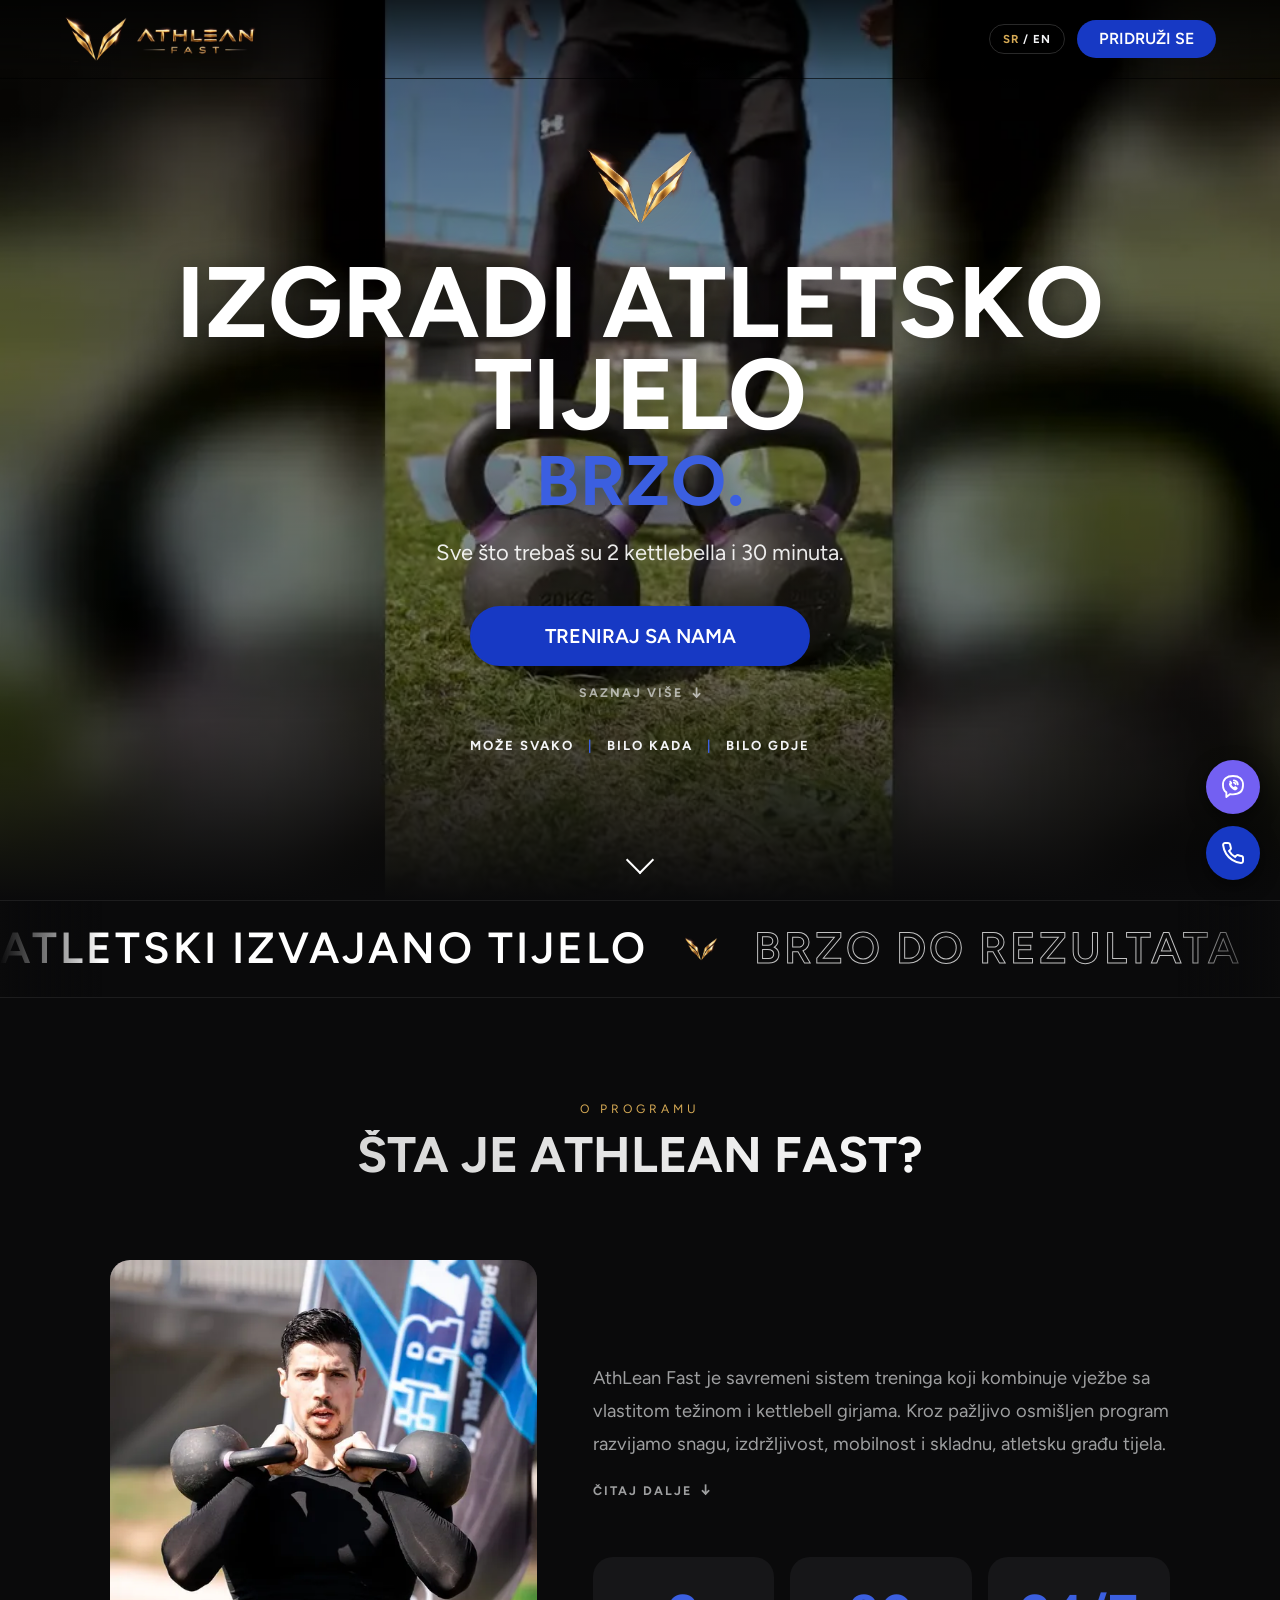
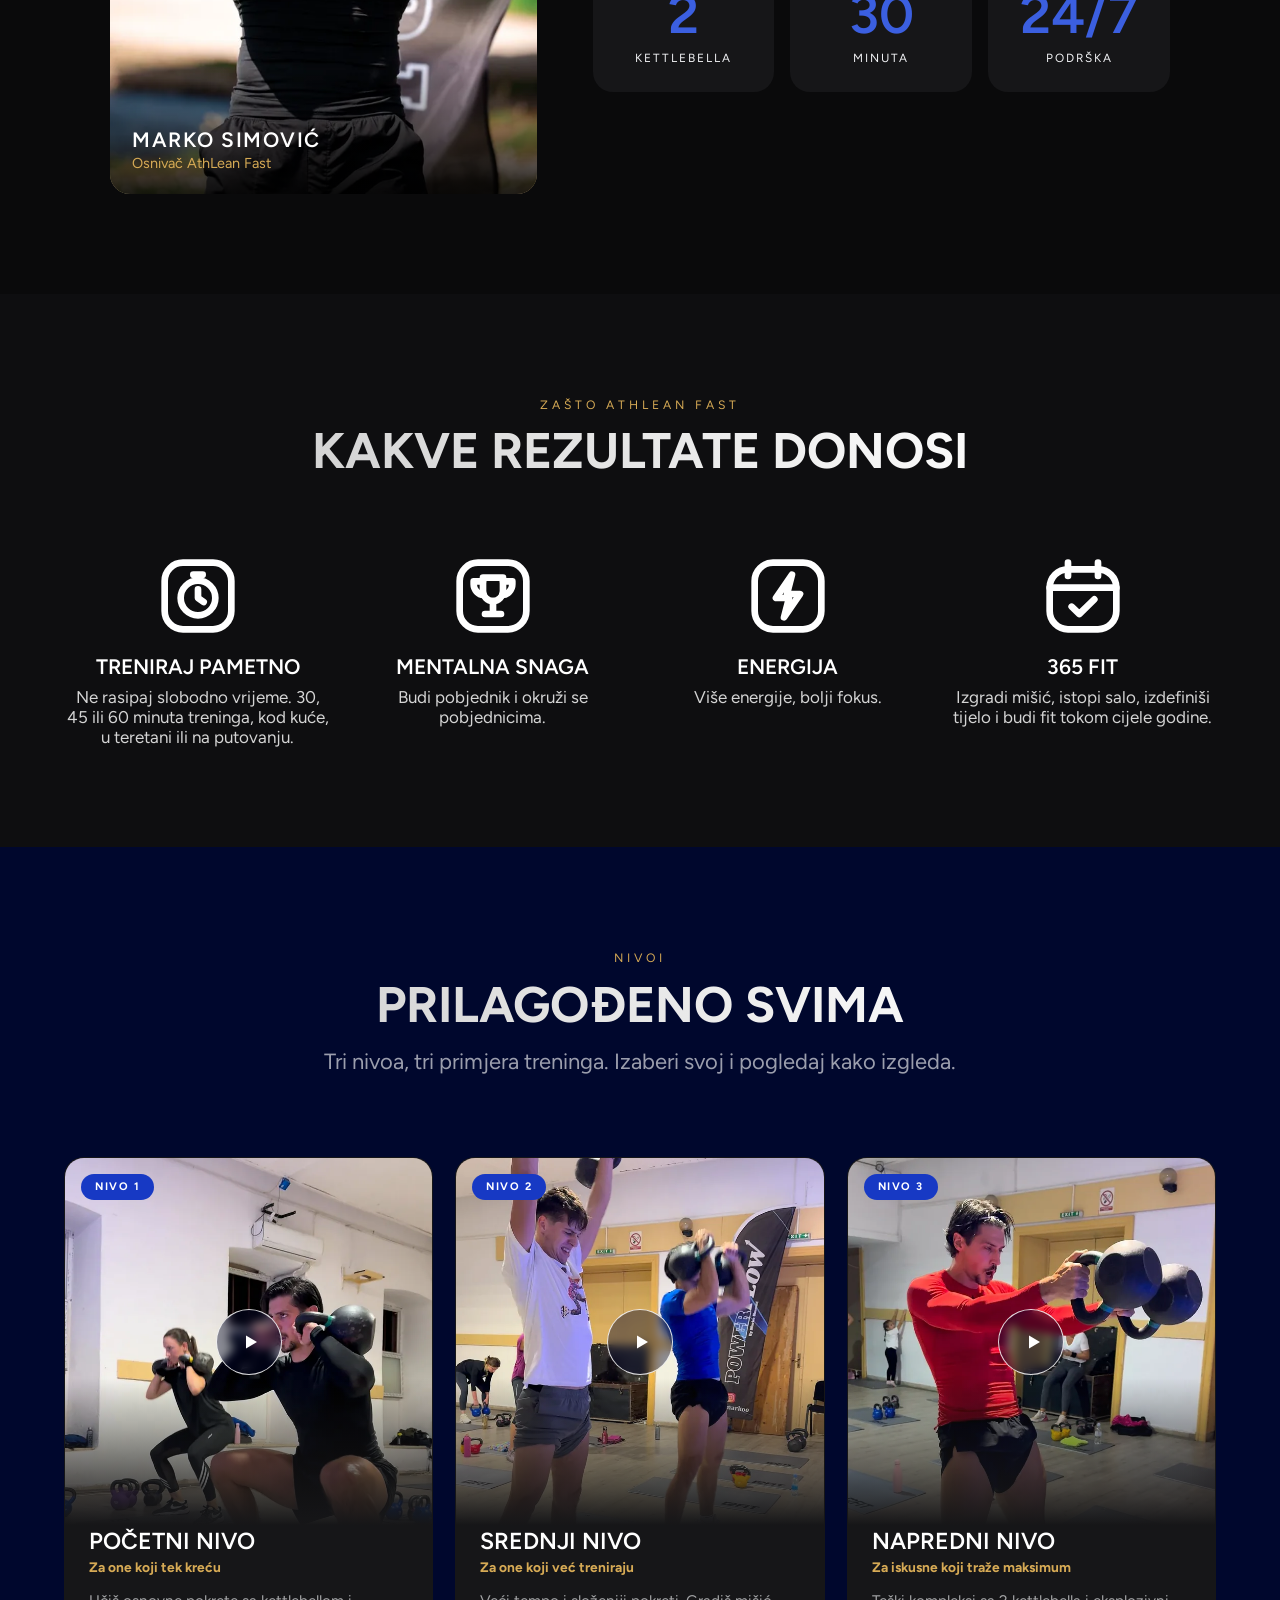
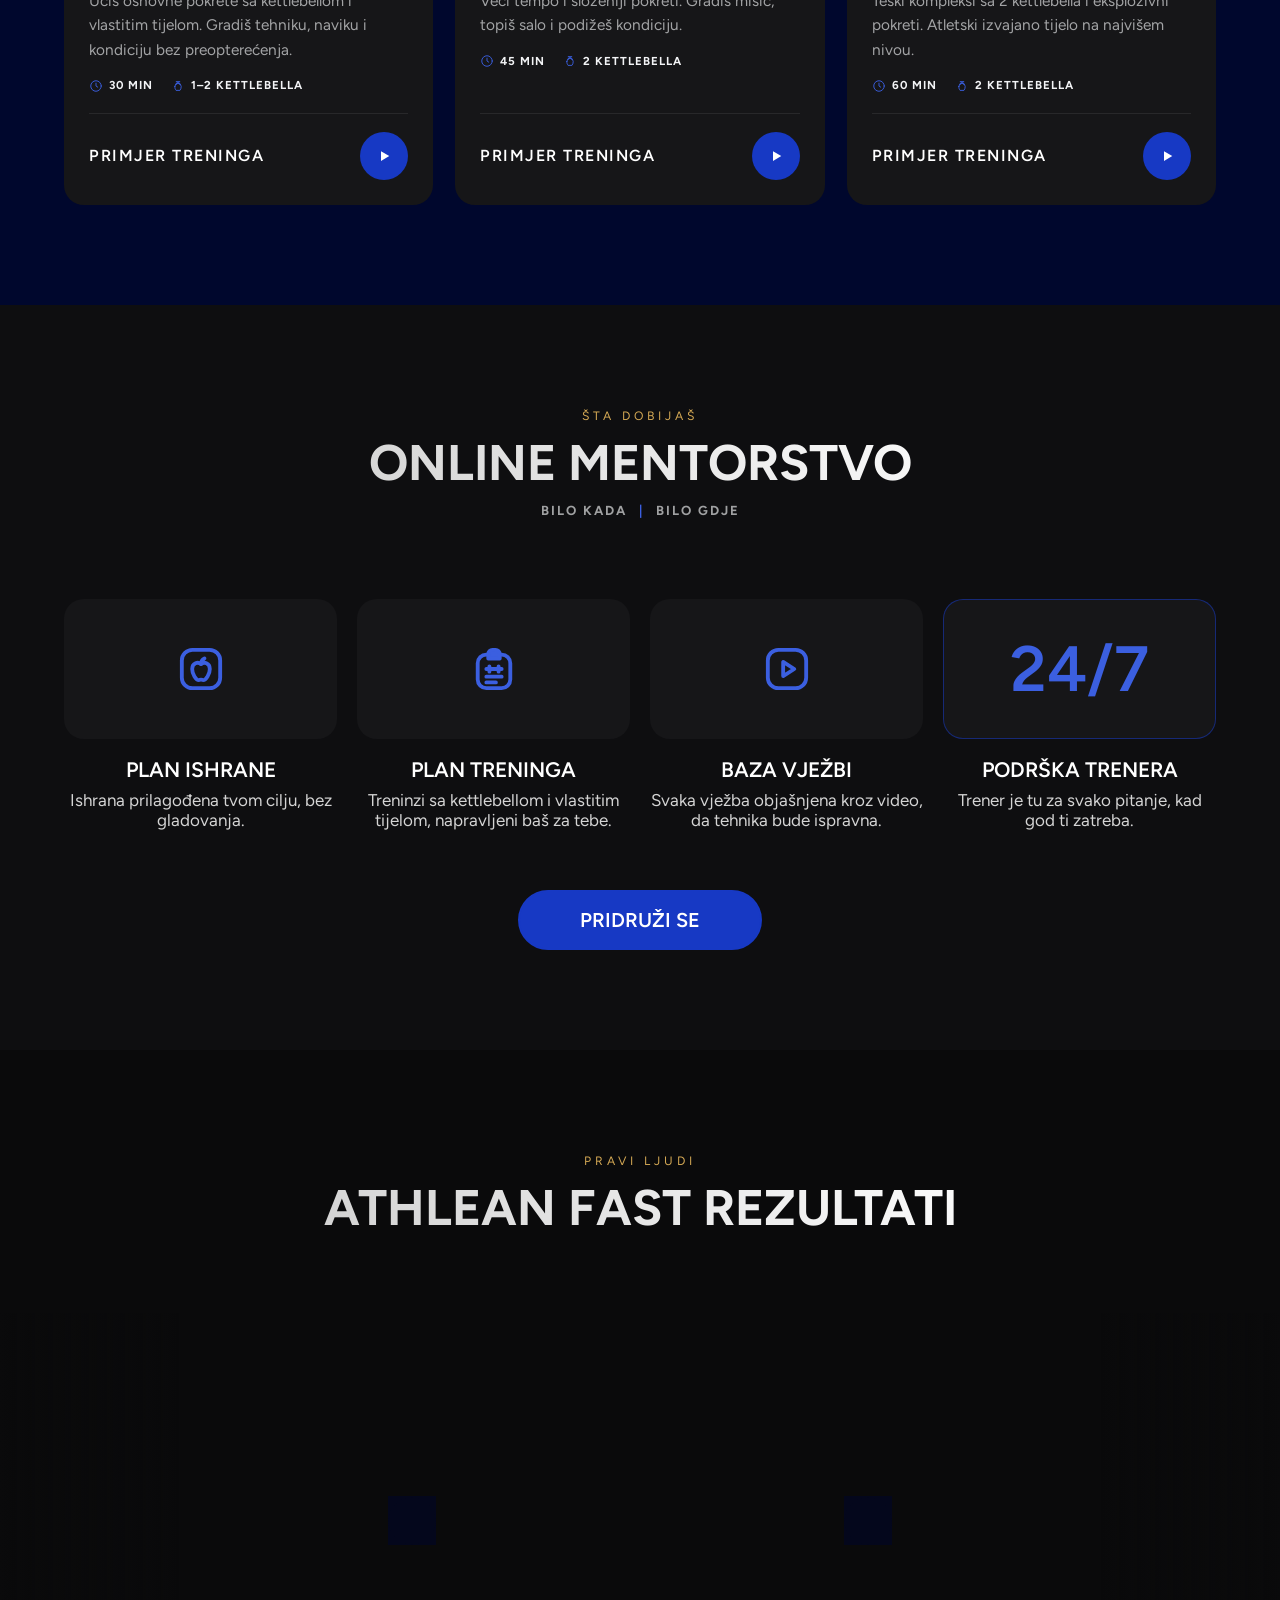
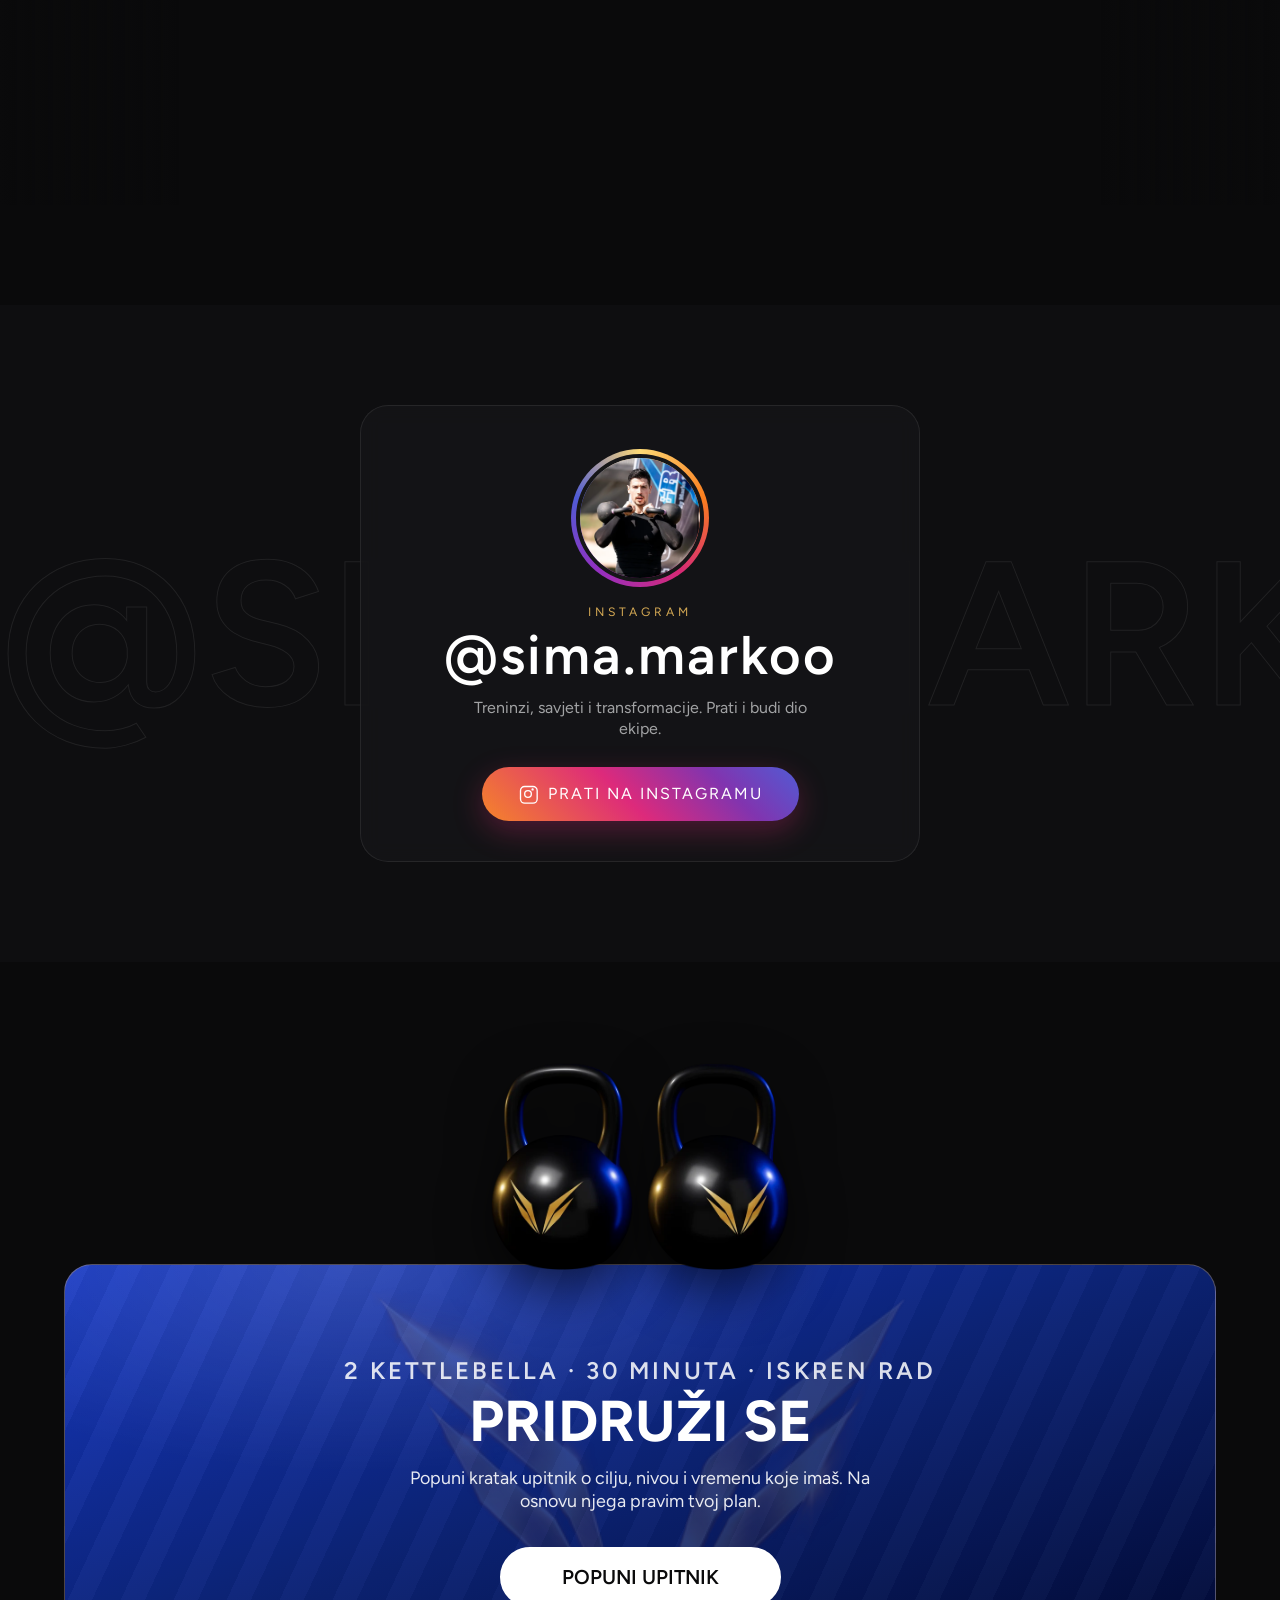
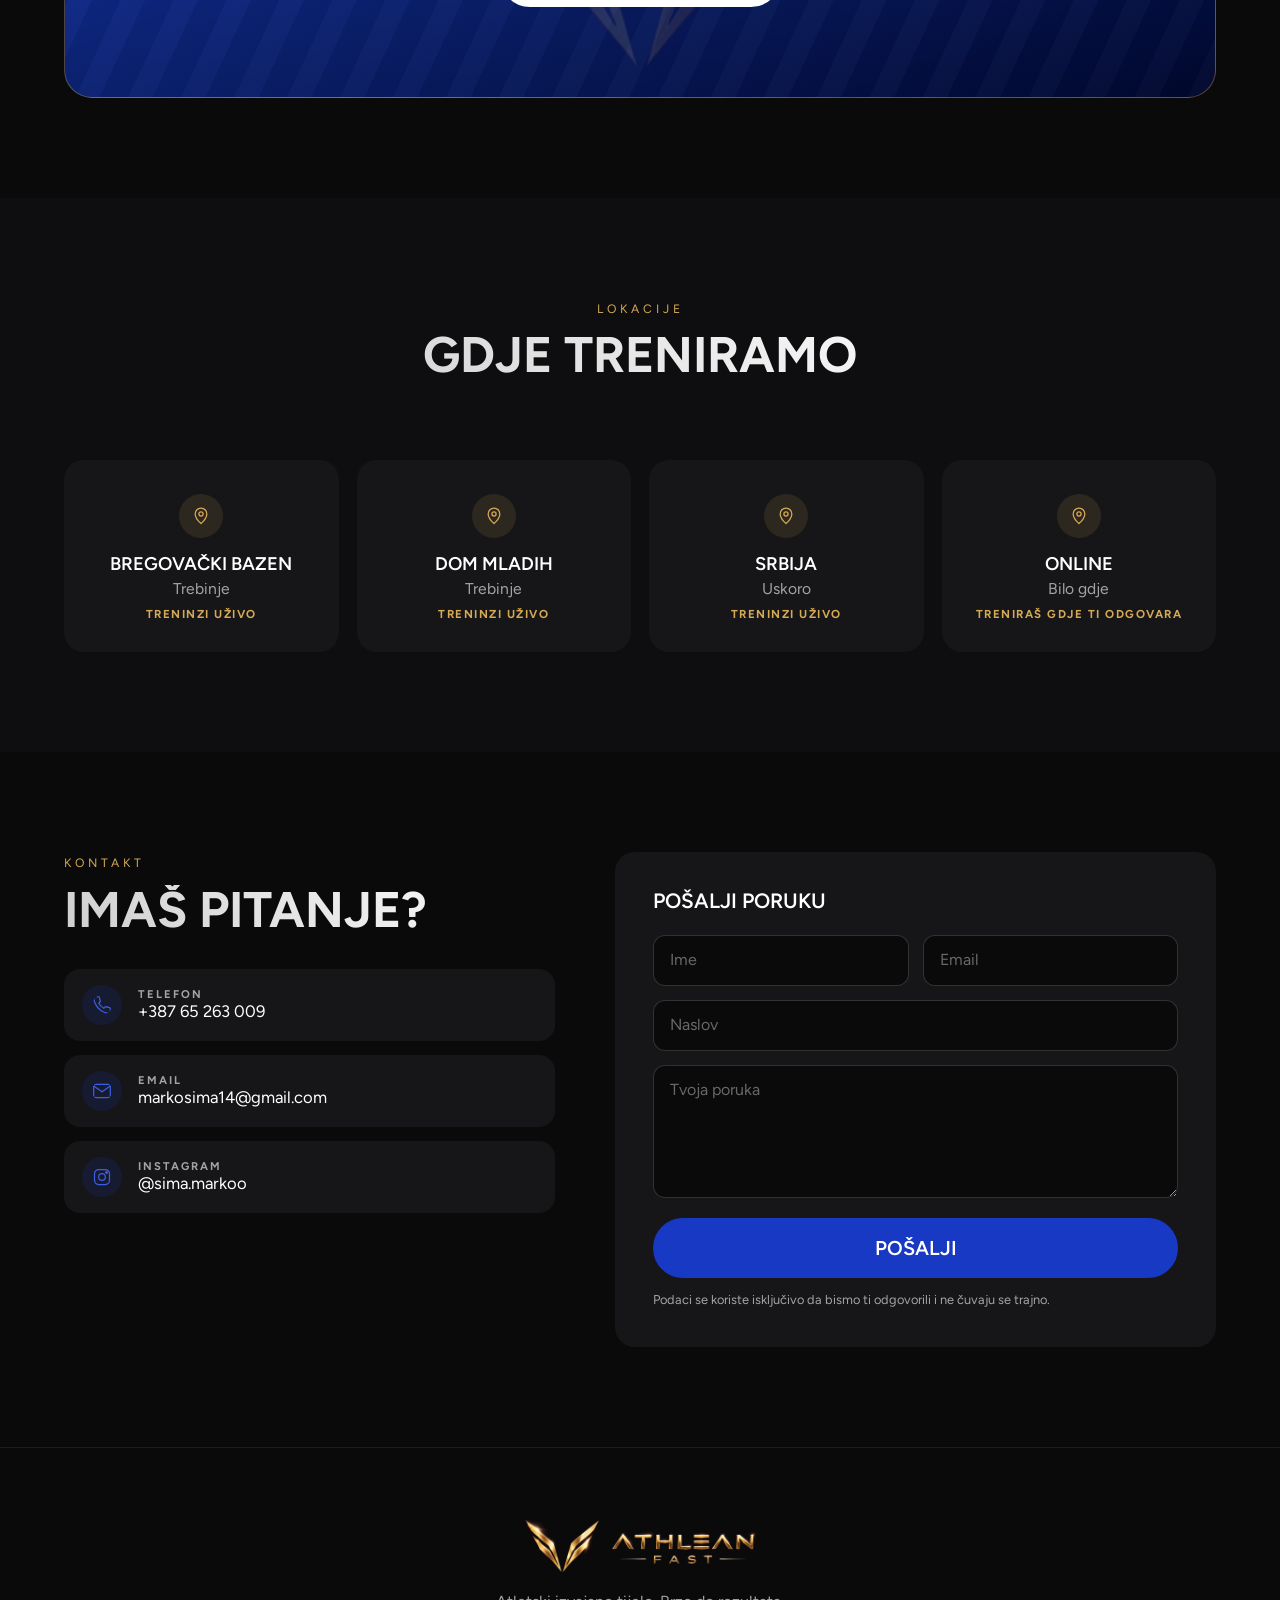
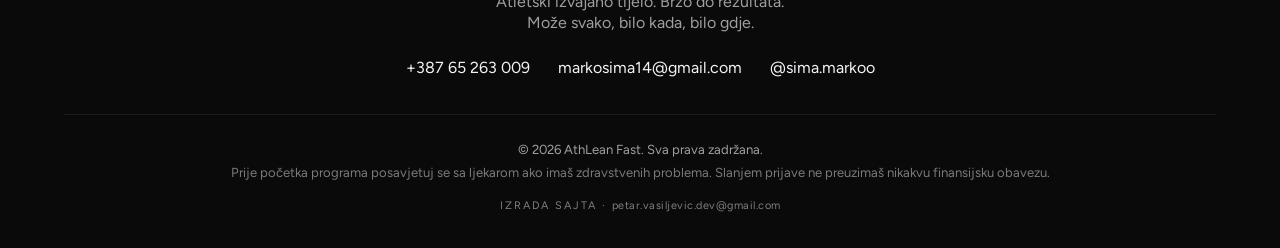
==== commit 69876861: "Markov pregled (3/3): originalni zlatni logo svuda Logo je isečen sa Markove fotografije (bez plave " ====
--- a/index.html
+++ b/index.html
@@ -9,7 +9,7 @@
 
   <link rel="canonical" href="https://pecapecaa.github.io/Athlean-fast/">
   <link rel="icon" type="image/png" sizes="32x32" href="favicon-32.png">
-  <link rel="icon" type="image/svg+xml" href="images/logo-mark.svg">
+  <link rel="icon" type="image/png" sizes="192x192" href="images/icon-192.png">
   <link rel="apple-touch-icon" href="favicon-180.png">
 
   <meta property="og:type" content="website">
@@ -37,7 +37,7 @@
     <link rel="stylesheet"
       href="https://fonts.googleapis.com/css2?family=Figtree:wght@400;600;700&display=swap">
   </noscript>
-  <link rel="stylesheet" href="styles.css?v=d4a9b42f">
+  <link rel="stylesheet" href="styles.css?v=76e1f36d">
 
   <script>
     // Microsoft Clarity: kad se upiše ID projekta (clarity.microsoft.com), tag
@@ -80,14 +80,14 @@
 </head>
 <body>
   <div class="intro" id="intro" aria-hidden="true">
-    <img src="images/logo-stacked.svg" alt="" width="788" height="548">
+    <picture><source srcset="images/logo-stacked.webp" type="image/webp"><img src="images/logo-stacked.png" alt="" width="900" height="682"></picture>
   </div>
   <a class="skip-link" href="#main" data-sr="Preskoči na sadržaj" data-en="Skip to content">Preskoči na sadržaj</a>
 
   <nav class="navbar" id="navbar">
     <div class="container nav-container">
       <a href="#hero" class="logo">
-        <img src="images/logo.svg" alt="AthLean Fast" width="337" height="50">
+        <picture><source srcset="images/logo.webp" type="image/webp"><img src="images/logo.png" alt="AthLean Fast" width="1000" height="239"></picture>
       </a>
       <div class="nav-actions">
         <button type="button" class="lang-toggle" id="langToggle" aria-label="SR / EN: jezik / language">
@@ -113,7 +113,7 @@
       <div class="hero-bg" id="heroBg"></div>
       <div class="hero-overlay"></div>
       <div class="container hero-content">
-        <span class="hero-emblem"><img src="images/logo-mark.svg" alt="" width="750" height="530"></span>
+        <span class="hero-emblem"><img src="images/logo-mark.webp" alt="" width="360" height="258"></span>
         <h1 class="hero-title">
           <span data-sr="Izgradi atletsko tijelo" data-en="Build an athletic body">Izgradi atletsko tijelo</span>
           <span class="hero-title-accent" data-sr="Brzo." data-en="Fast.">Brzo.</span>
@@ -137,17 +137,17 @@
       <div class="marquee-track">
         <div class="marquee-group">
           <span data-sr="Atletski izvajano tijelo" data-en="Athletic, sculpted body">Atletski izvajano tijelo</span>
-          <img src="images/logo-mark.svg" alt="" width="750" height="530">
+          <img src="images/logo-mark.webp" alt="" width="360" height="258">
           <span class="marquee-outline" data-sr="Brzo do rezultata" data-en="Results, fast">Brzo do rezultata</span>
-          <img src="images/logo-mark.svg" alt="" width="750" height="530">
+          <img src="images/logo-mark.webp" alt="" width="360" height="258">
           <span data-sr="Može svako" data-en="Anyone can">Može svako</span>
-          <img src="images/logo-mark.svg" alt="" width="750" height="530">
+          <img src="images/logo-mark.webp" alt="" width="360" height="258">
           <span class="marquee-outline" data-sr="Bilo kada" data-en="Any time">Bilo kada</span>
-          <img src="images/logo-mark.svg" alt="" width="750" height="530">
+          <img src="images/logo-mark.webp" alt="" width="360" height="258">
           <span data-sr="Bilo gdje" data-en="Anywhere">Bilo gdje</span>
-          <img src="images/logo-mark.svg" alt="" width="750" height="530">
+          <img src="images/logo-mark.webp" alt="" width="360" height="258">
           <span class="marquee-outline" data-sr="30 minuta" data-en="30 minutes">30 minuta</span>
-          <img src="images/logo-mark.svg" alt="" width="750" height="530">
+          <img src="images/logo-mark.webp" alt="" width="360" height="258">
         </div>
       </div>
     </div>
@@ -356,7 +356,7 @@
   <footer class="footer" id="footer">
     <div class="container">
       <a href="#hero" class="logo">
-        <img src="images/logo.svg" alt="AthLean Fast" width="337" height="50" loading="lazy">
+        <picture><source srcset="images/logo.webp" type="image/webp"><img src="images/logo.png" alt="AthLean Fast" width="1000" height="239" loading="lazy"></picture>
       </a>
       <p class="footer-tagline"><span data-sr="Atletski izvajano tijelo. Brzo do rezultata." data-en="An athletic, sculpted body. Results, fast.">Atletski izvajano tijelo. Brzo do rezultata.</span><span data-sr="Može svako, bilo kada, bilo gdje." data-en="Anyone, any time, anywhere.">Može svako, bilo kada, bilo gdje.</span></p>
       <ul class="footer-contact">
@@ -460,7 +460,7 @@
     "name": "AthLean Fast",
     "description": "Sistem treninga sa vlastitim tijelom i kettlebellom. Online mentorstvo: plan ishrane, plan treninga, baza vježbi i podrška trenera 24/7.",
     "url": "https://pecapecaa.github.io/Athlean-fast/",
-    "logo": "https://pecapecaa.github.io/Athlean-fast/images/logo-stacked.svg",
+    "logo": "https://pecapecaa.github.io/Athlean-fast/images/logo-stacked.png",
     "image": "https://pecapecaa.github.io/Athlean-fast/images/og-share.jpg"
   }
   </script>
--- a/styles.css
+++ b/styles.css
@@ -124,7 +124,7 @@
 }
 
 .logo { display: inline-flex; align-items: center; flex-shrink: 0; }
-.logo img { height: 40px; width: auto; }
+.logo img { height: 46px; width: auto; }
 .card-media img { height: 100%; }
 
 .nav-actions {
@@ -346,8 +346,8 @@
   content: '';
   position: absolute;
   inset: 0;
-  -webkit-mask: url('images/logo-mark.svg') center / contain no-repeat;
-  mask: url('images/logo-mark.svg') center / contain no-repeat;
+  -webkit-mask: url('images/logo-mark.webp') center / contain no-repeat;
+  mask: url('images/logo-mark.webp') center / contain no-repeat;
   background: linear-gradient(110deg, transparent 38%, rgba(255, 250, 230, 0.9) 50%, transparent 62%);
   background-size: 300% 100%;
   background-position: 150% 0;
@@ -1368,7 +1368,7 @@
   width: 560px;
   height: 400px;
   transform: translate(-50%, -50%);
-  background: url('images/logo-mark.svg') center / contain no-repeat;
+  background: url('images/logo-mark.webp') center / contain no-repeat;
   opacity: 0.12;
   pointer-events: none;
 }
@@ -1558,7 +1558,7 @@
 }
 
 .footer .logo { margin-bottom: 18px; }
-.footer .logo img { height: 46px; }
+.footer .logo img { height: 56px; }
 .footer-tagline { max-width: 40ch; margin: 0 auto 24px; }
 .footer-tagline span { display: block; }
 
@@ -1967,9 +1967,8 @@
 }
 
 .intro img {
-  width: clamp(210px, 48vw, 400px);
+  width: clamp(240px, 62vw, 460px);
   height: auto;
-  filter: drop-shadow(0 10px 40px rgba(214, 170, 85, 0.35));
   animation: introLogo 1.1s cubic-bezier(0.22, 1, 0.36, 1) both;
 }
 
@@ -2042,7 +2041,7 @@
   .container { padding: 0 20px; }
   .section { padding: 60px 0; }
 
-  .logo img { height: 30px; }
+  .logo img { height: 38px; }
   .nav-actions { gap: 8px; }
   .nav-join { padding: 8px 16px; font-size: 14px; }
   .lang-toggle { padding: 6px 10px; font-size: 0.66rem; }
@@ -2080,7 +2079,7 @@
 }
 
 @media (max-width: 400px) {
-  .logo img { height: 26px; }
+  .logo img { height: 34px; }
   .lang-toggle { display: none; }
 }
 
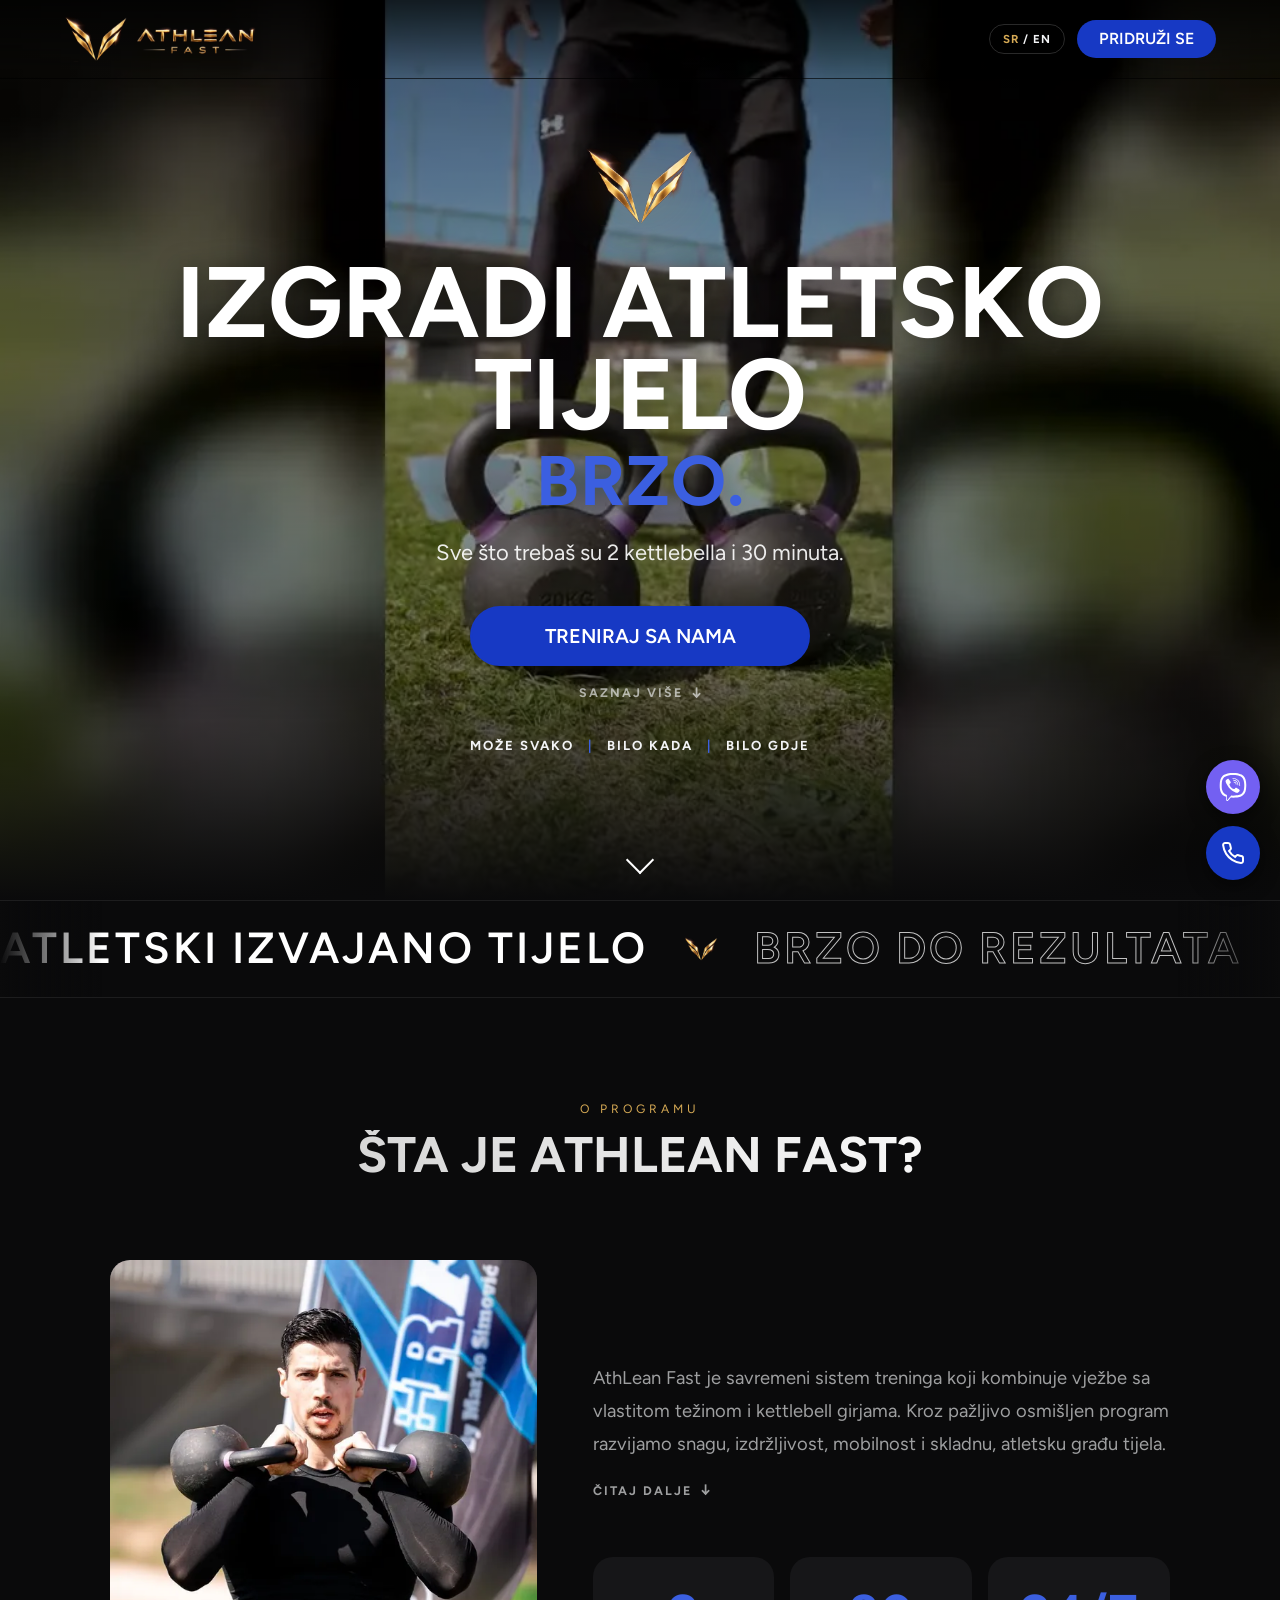
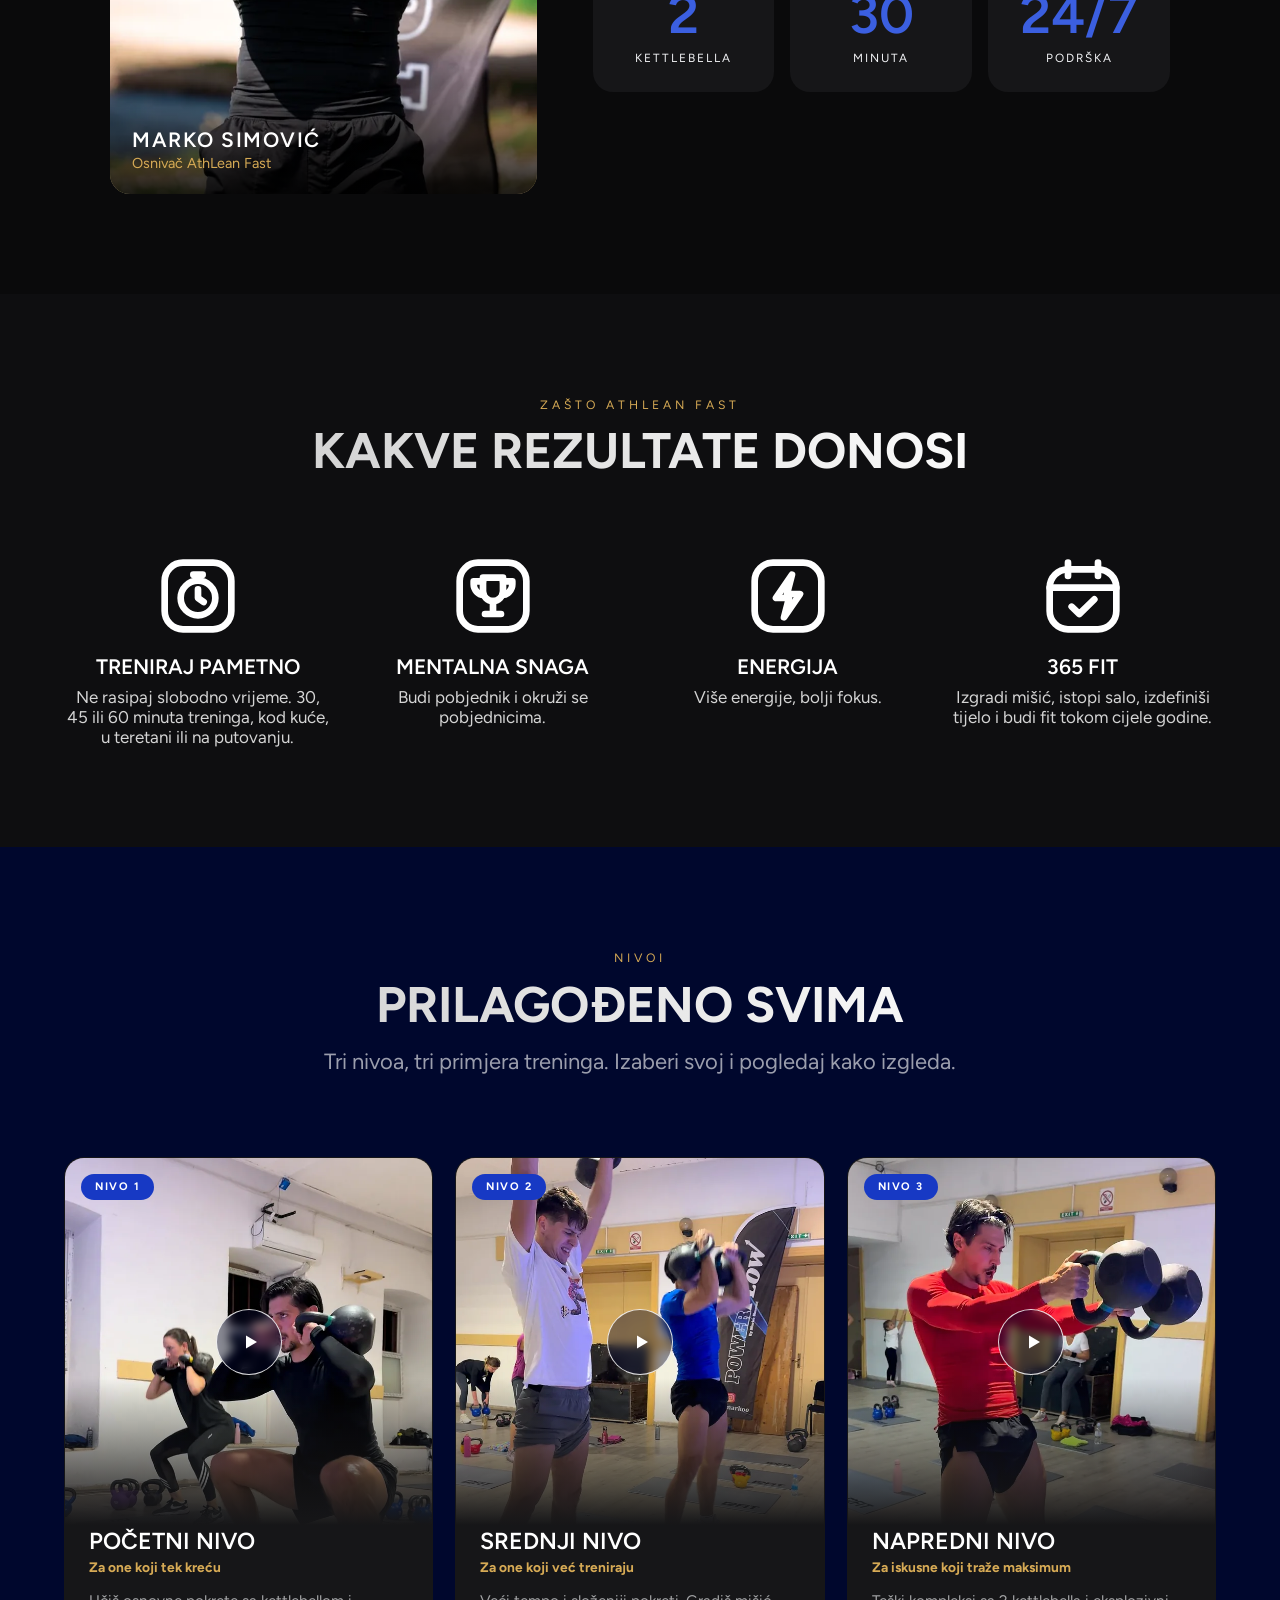
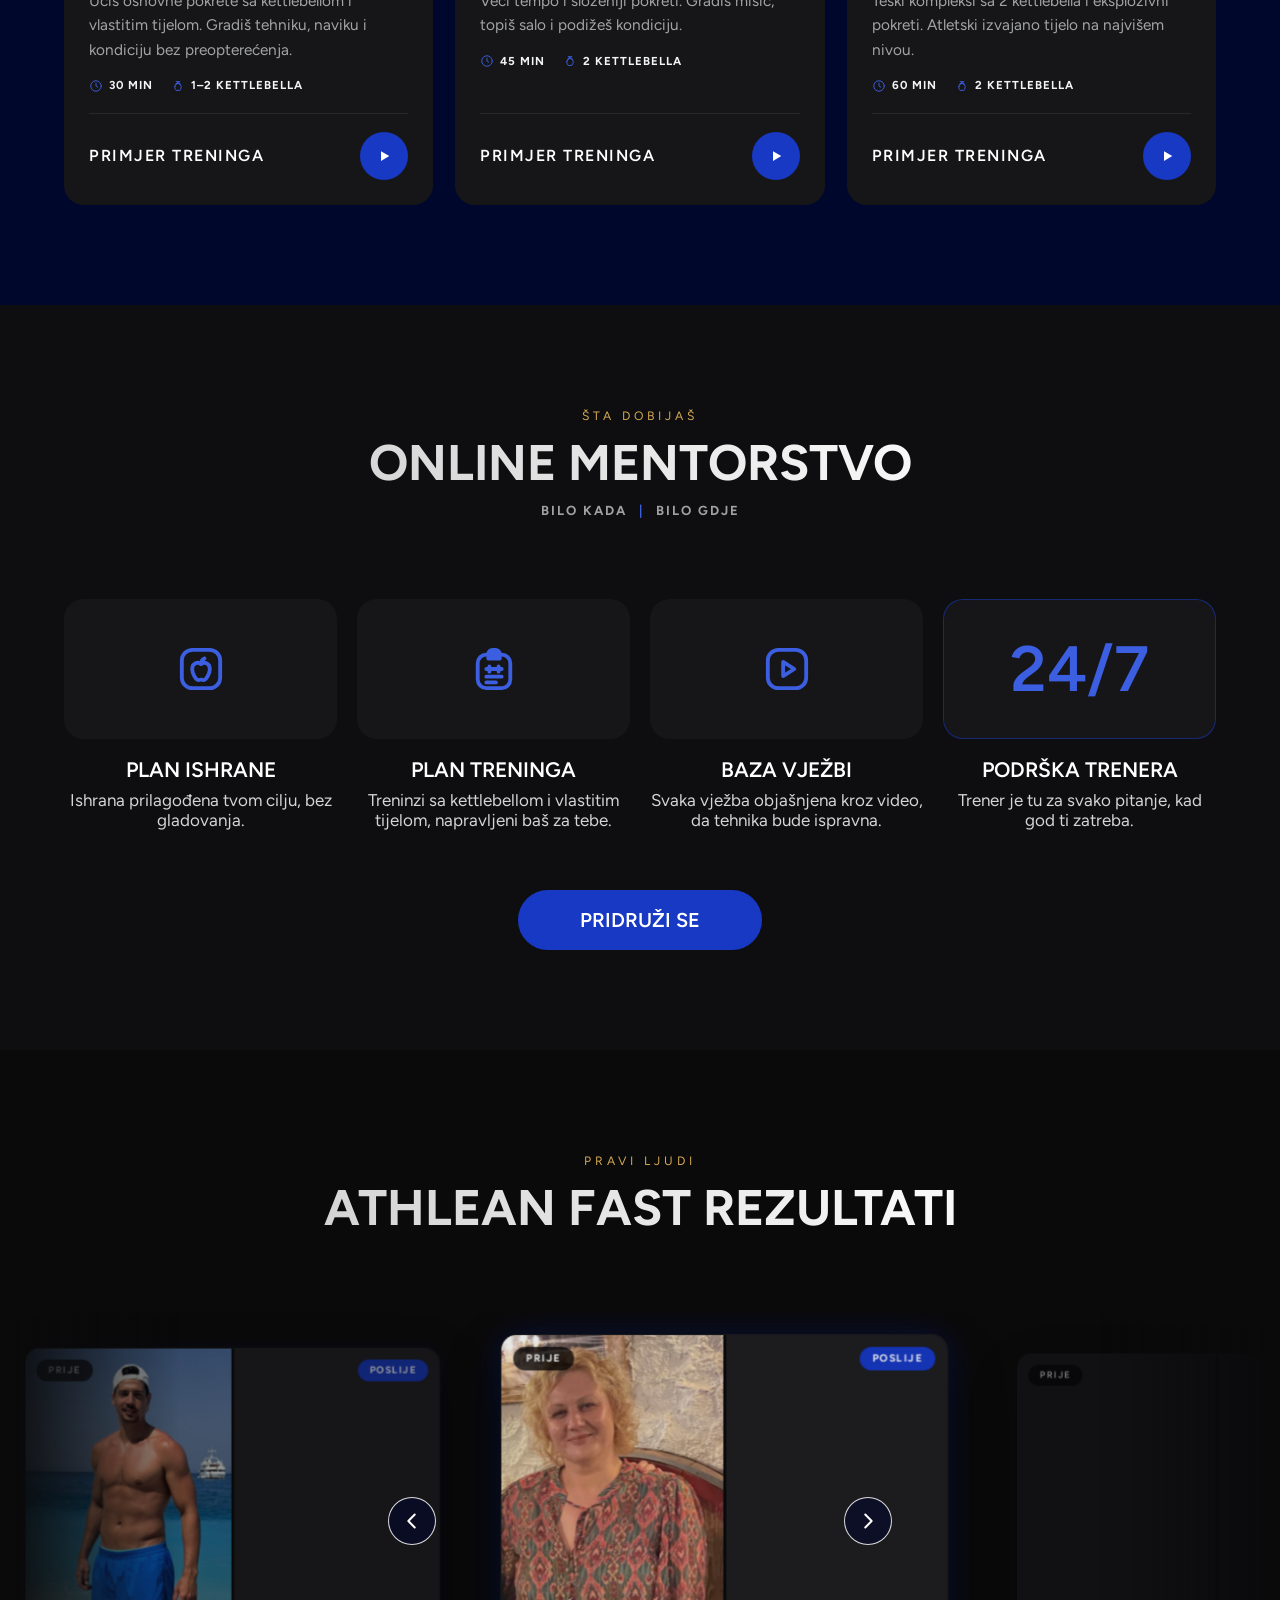
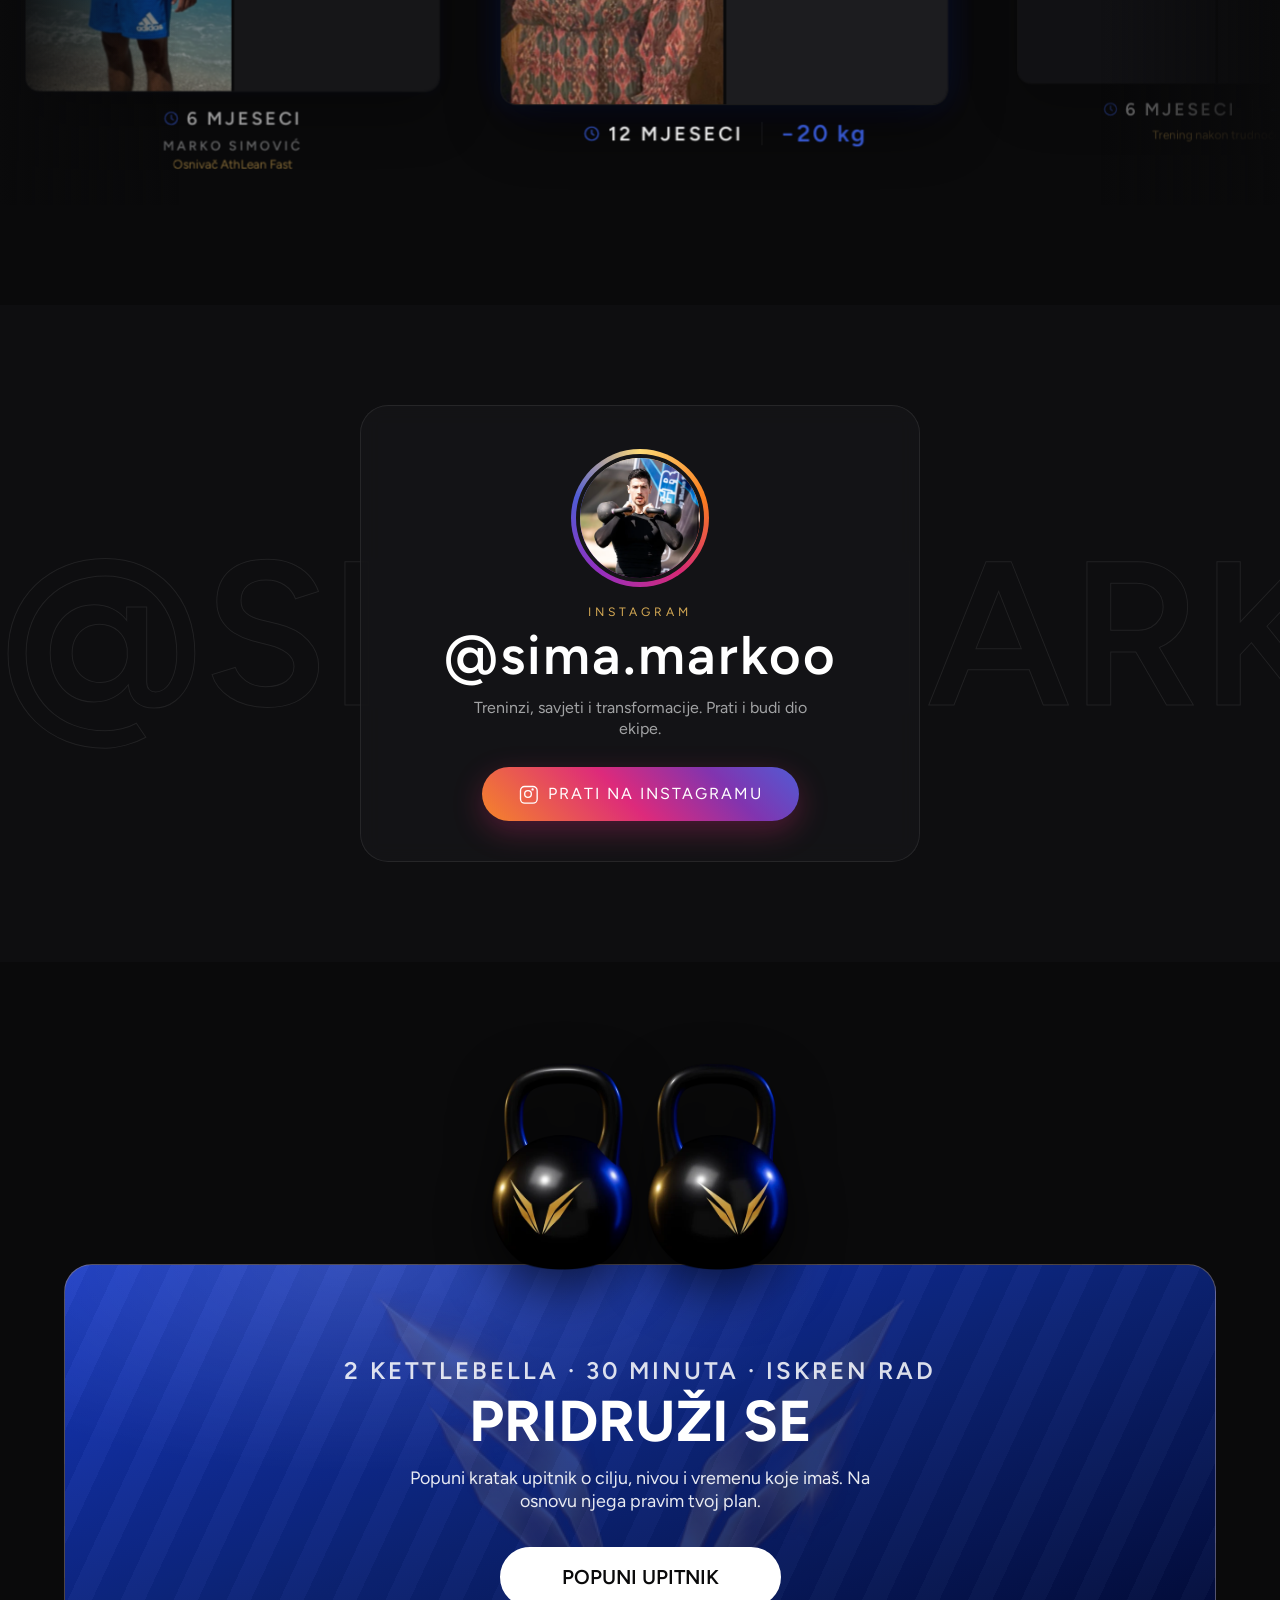
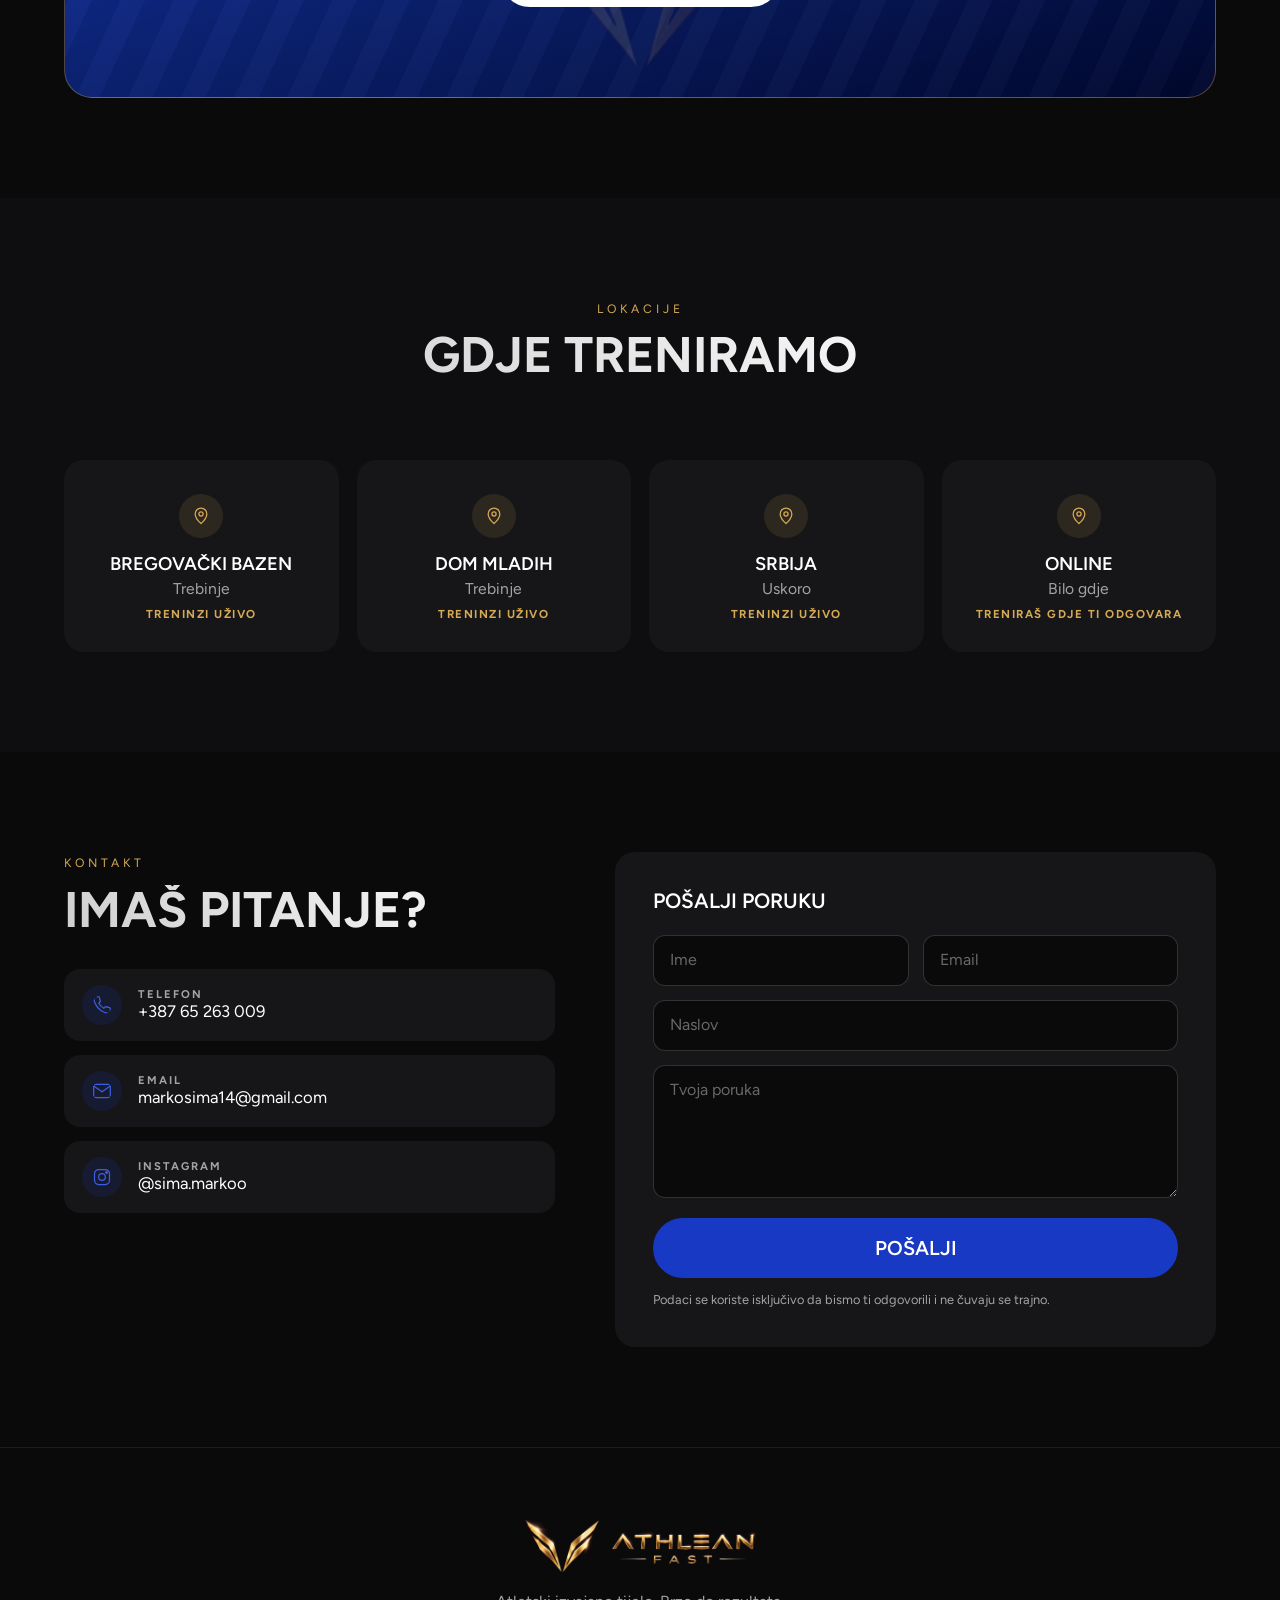
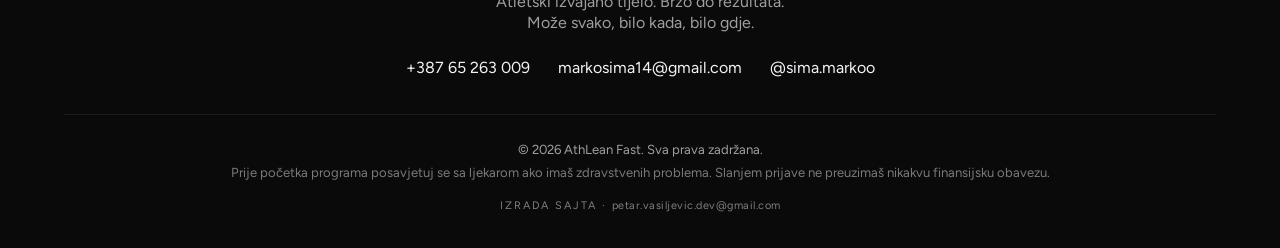
==== commit 95df8d92: "Viber: pravi znak i upisana poruka kad se otvori Dugme za poruku ima originalni Viber znak (isti set" ====
--- a/index.html
+++ b/index.html
@@ -465,8 +465,8 @@
   }
   </script>
 
-  <script src="data.js?v=bd02d234"></script>
-  <script src="components.js?v=03c744d6"></script>
-  <script src="script.js?v=46e63d77"></script>
+  <script src="data.js?v=a4e6d1f3"></script>
+  <script src="components.js?v=83e31e43"></script>
+  <script src="script.js?v=a7d90145"></script>
 </body>
 </html>
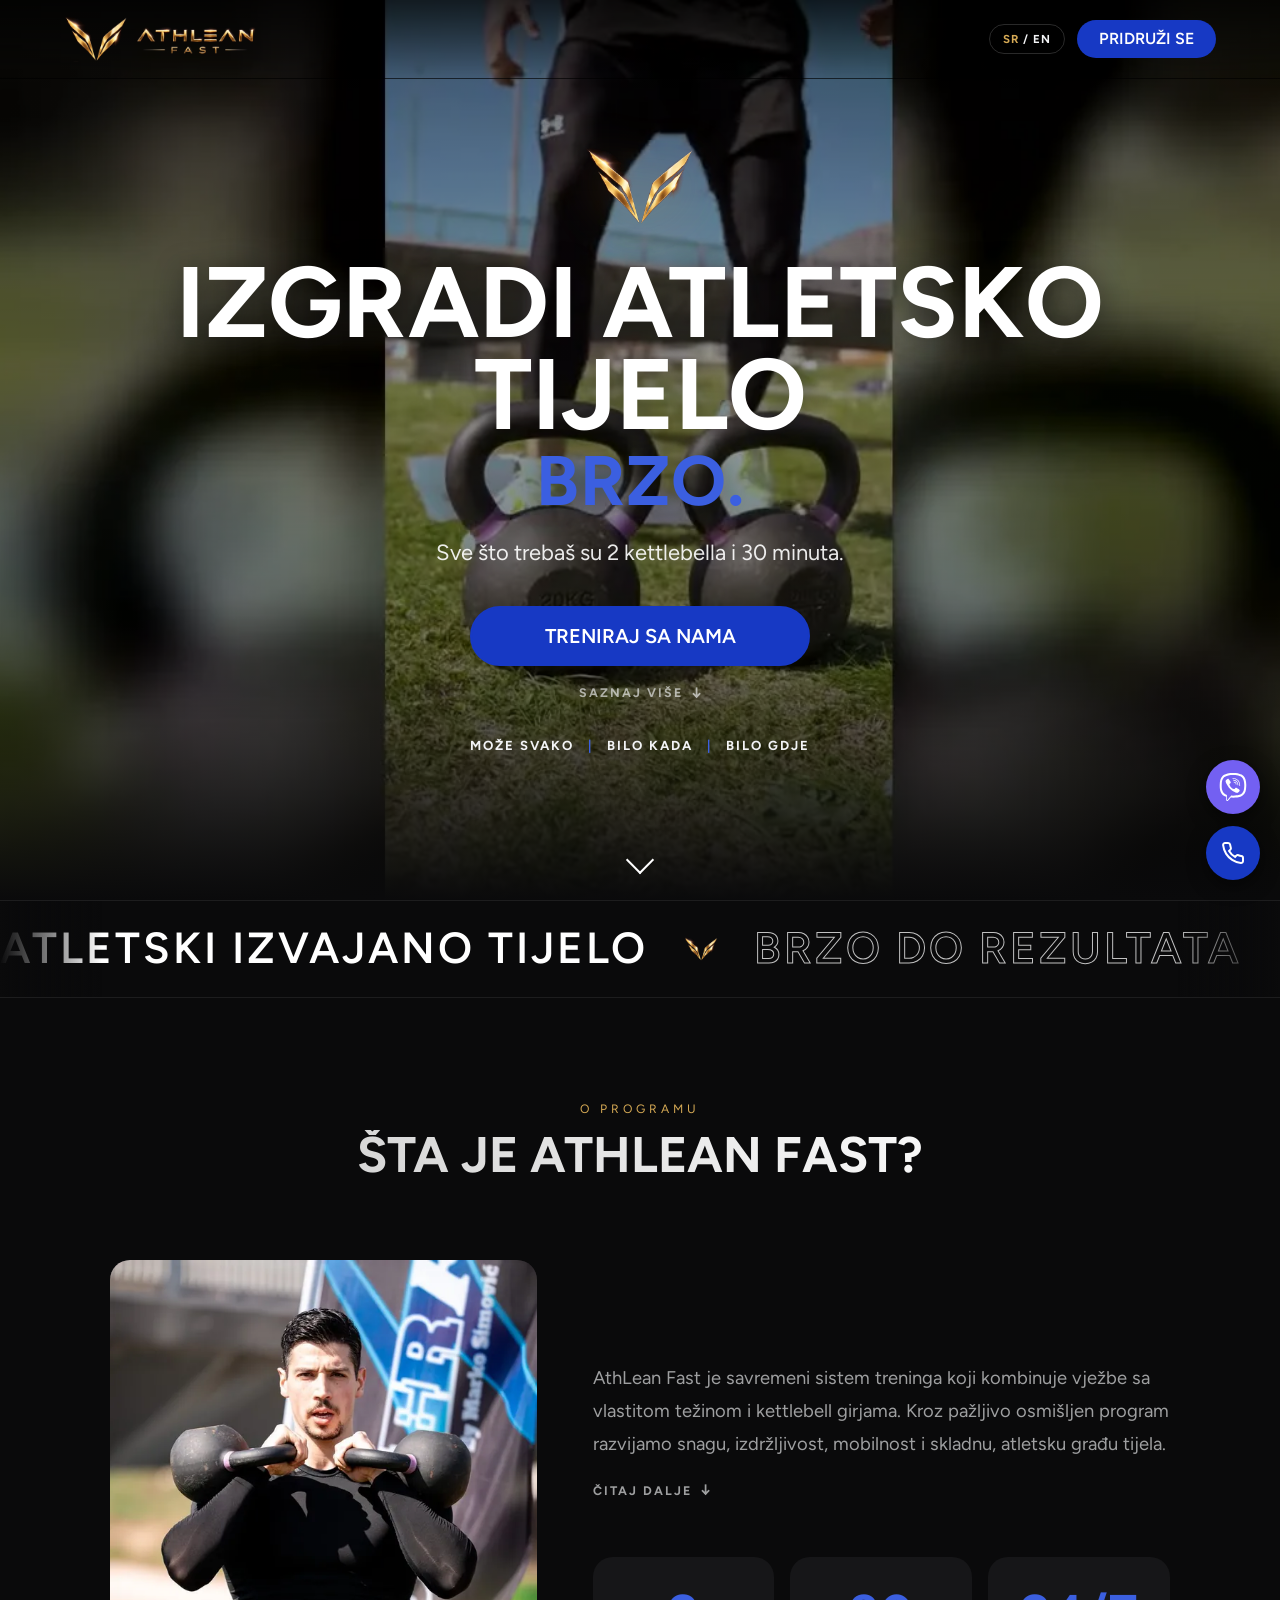
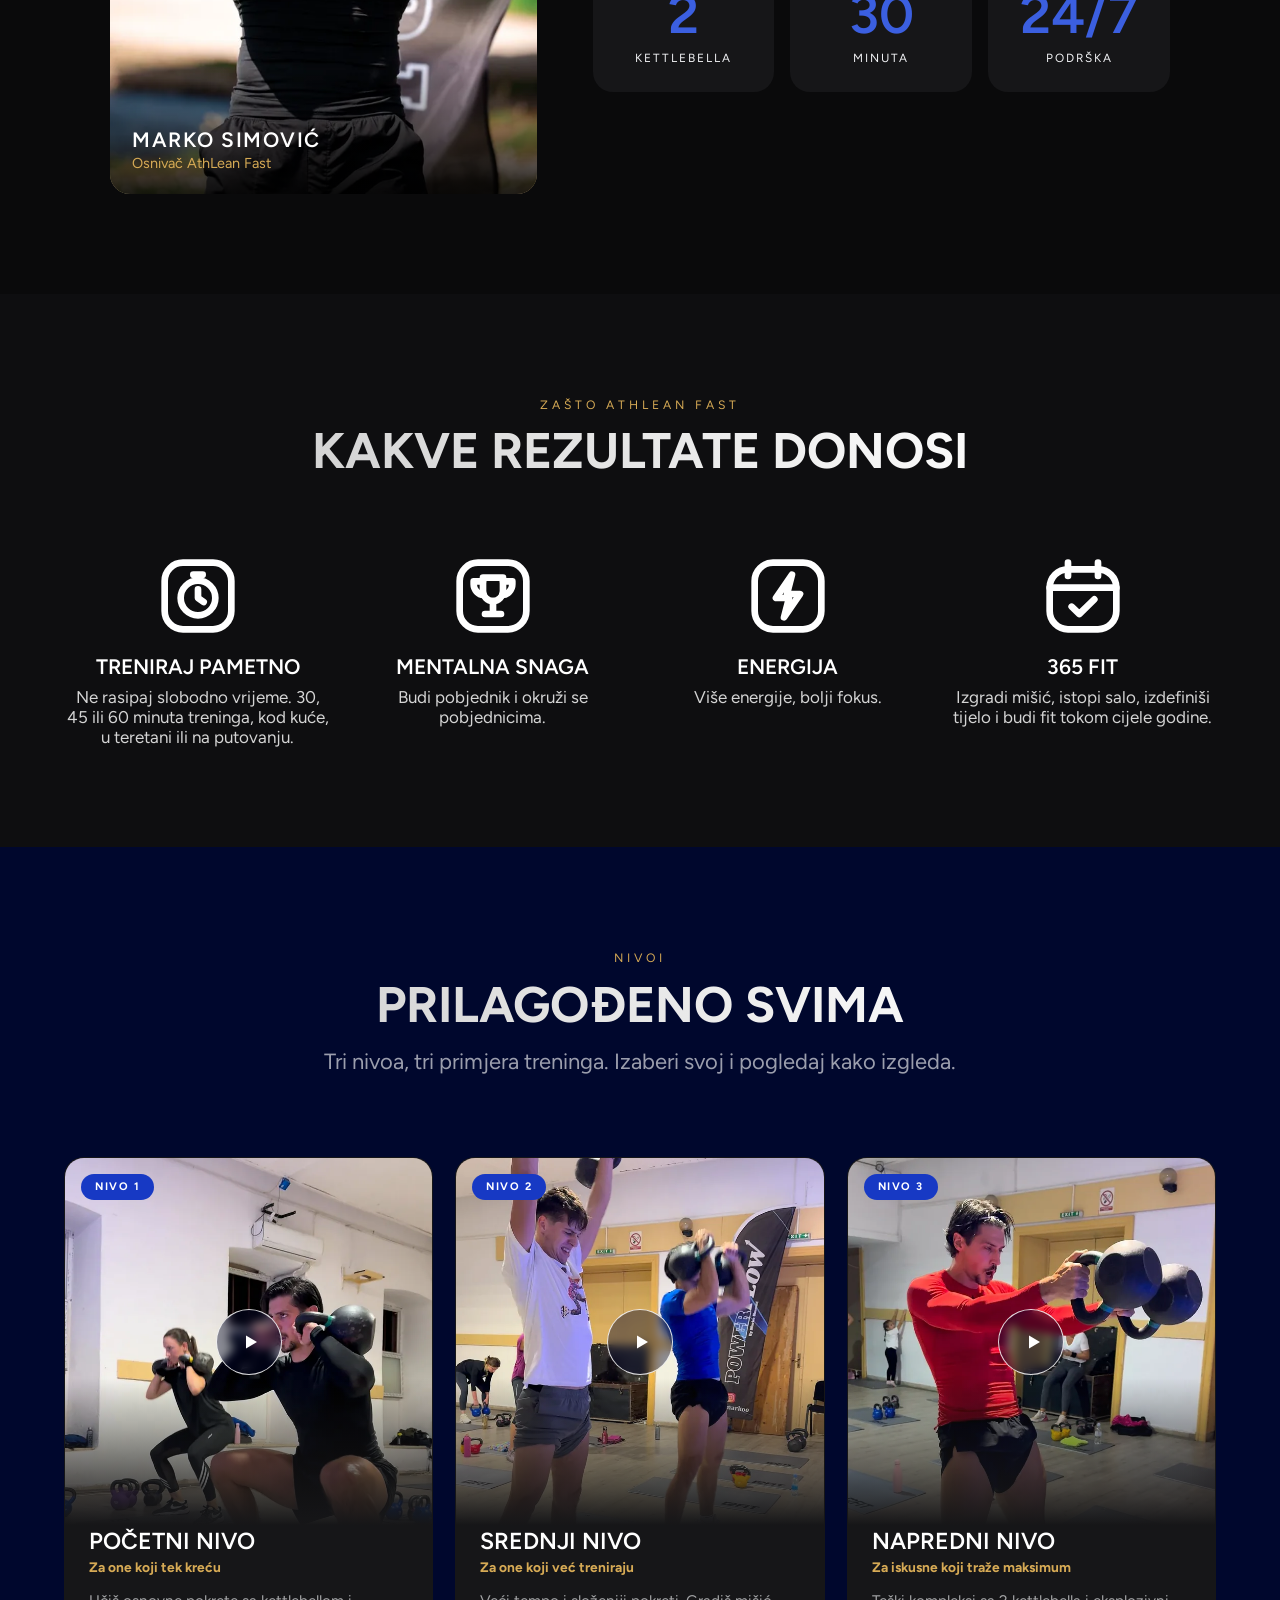
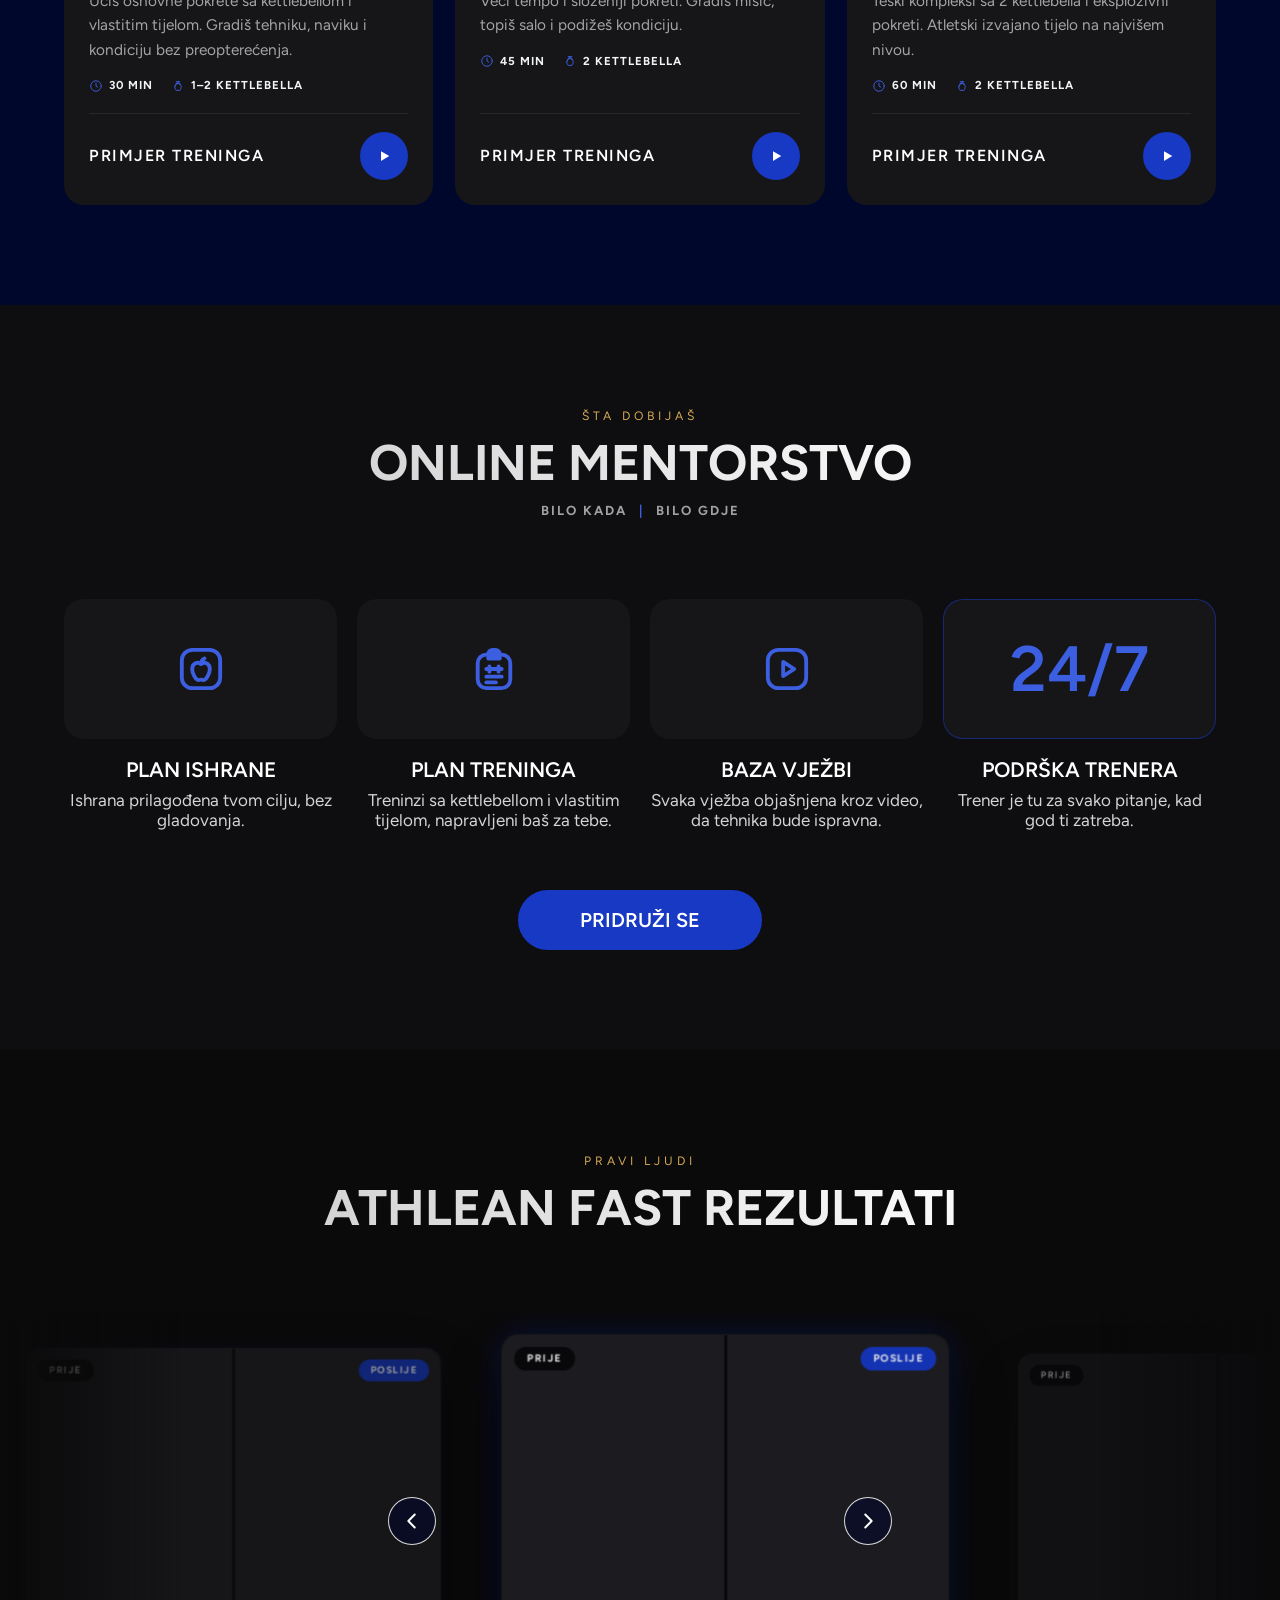
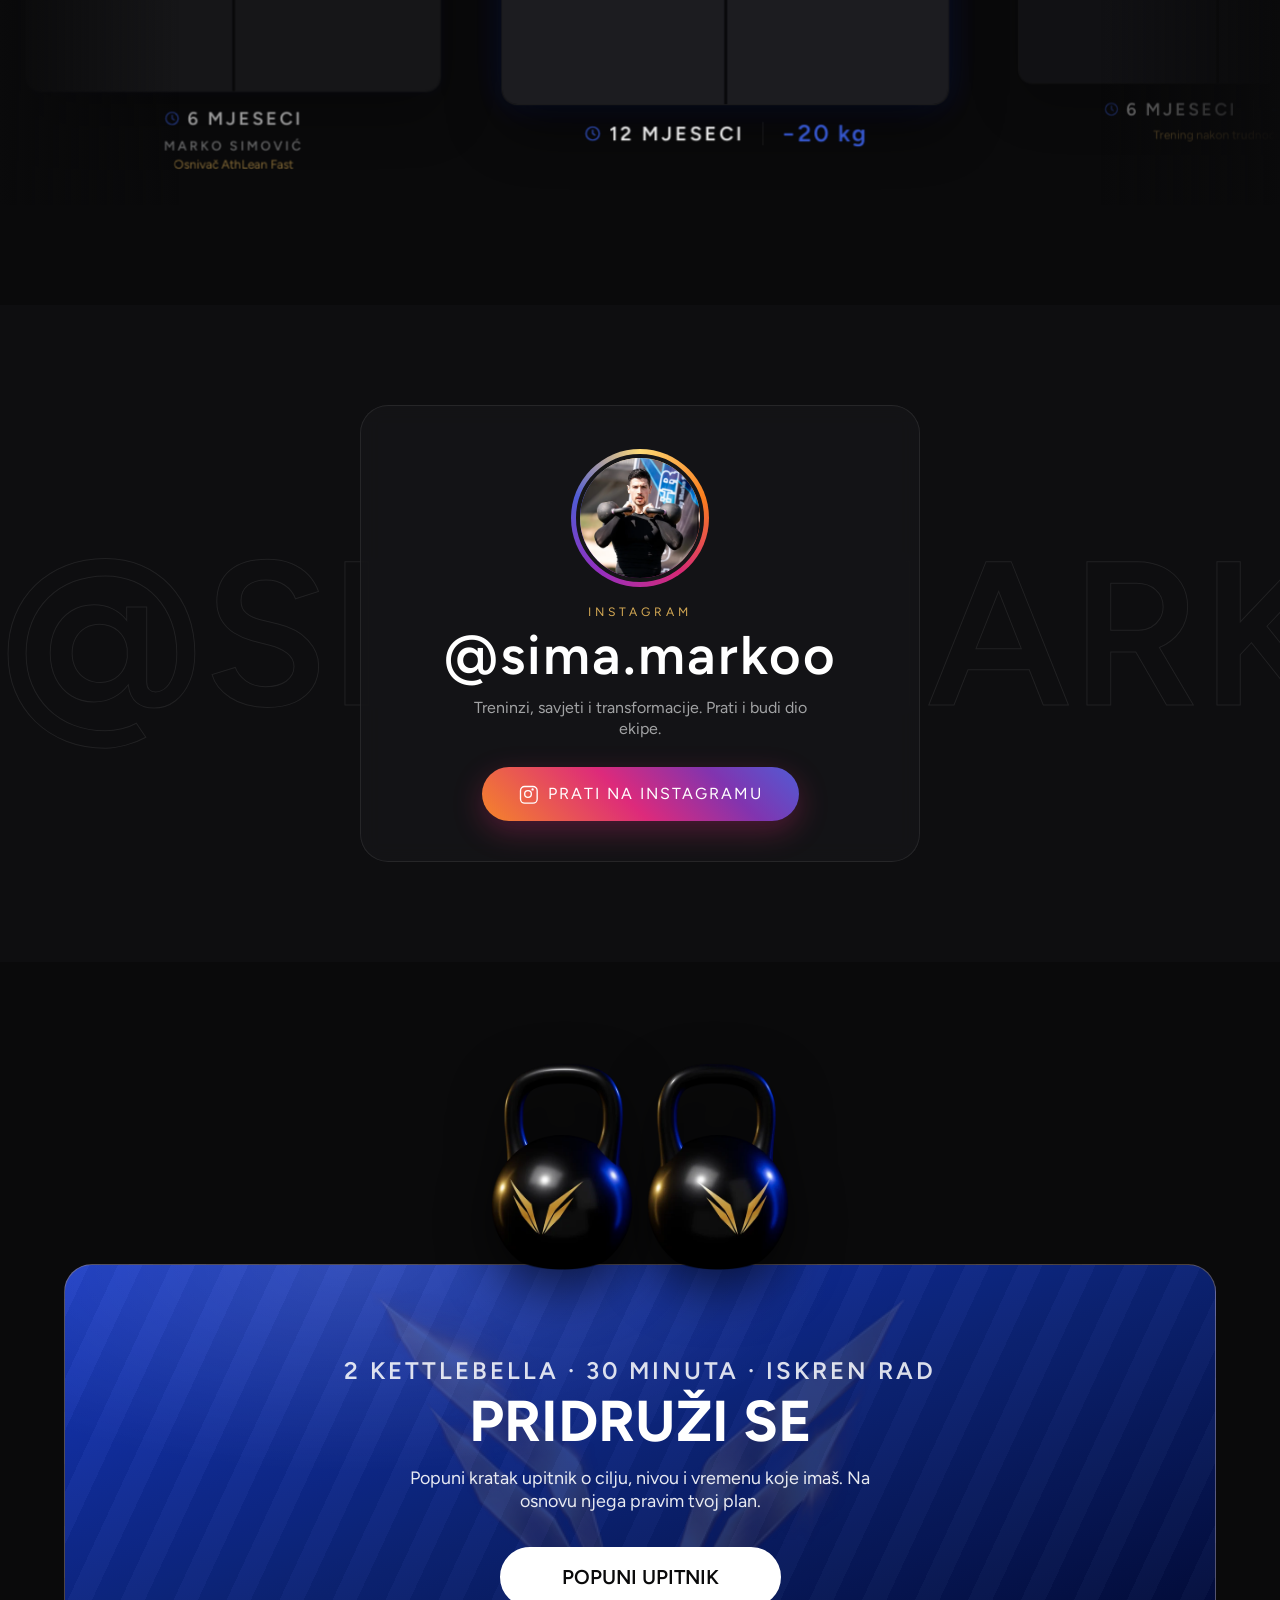
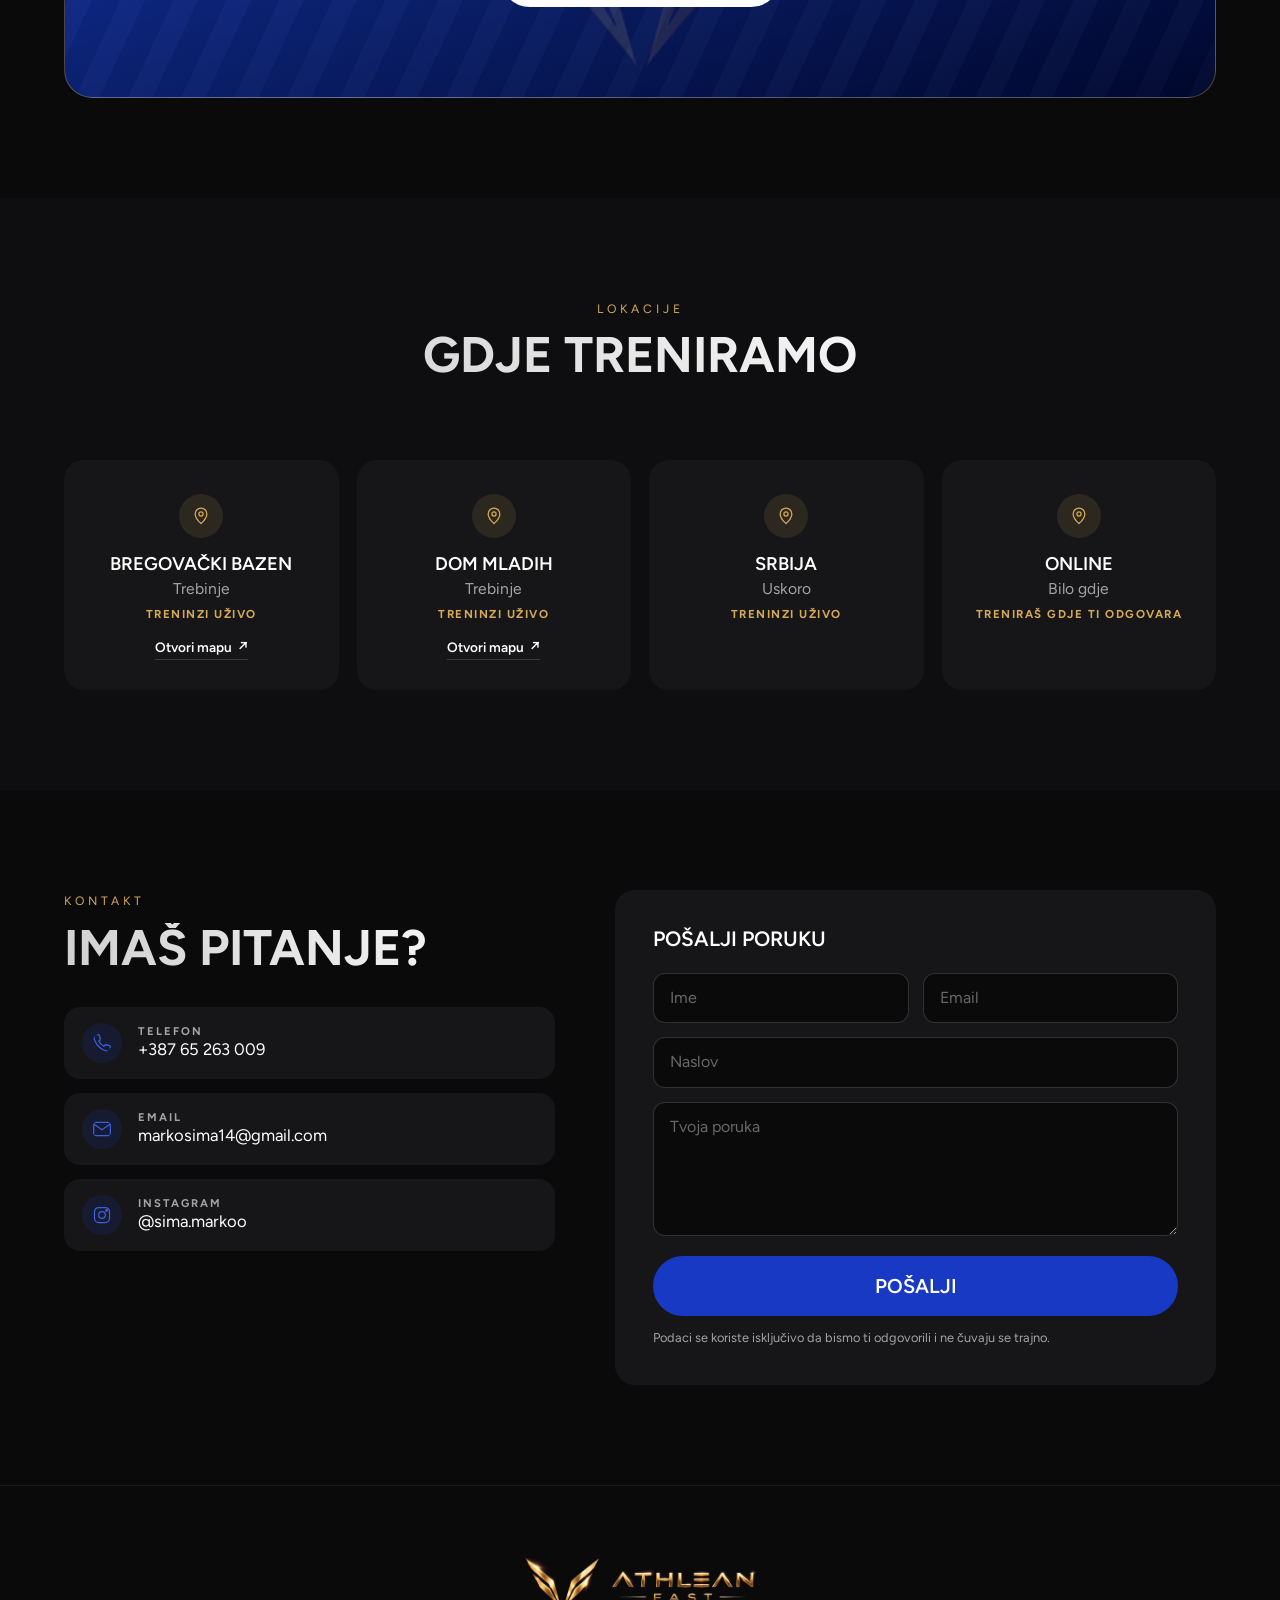
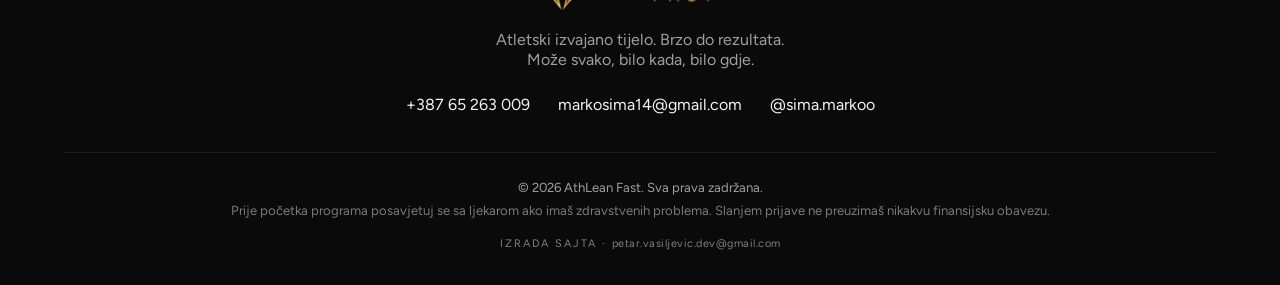
==== commit 797468dd: "Lokacije: link na Google Maps za oba mesta u Trebinju Kartice Bregovački bazen i Dom mladih otvaraju" ====
--- a/index.html
+++ b/index.html
@@ -37,7 +37,7 @@
     <link rel="stylesheet"
       href="https://fonts.googleapis.com/css2?family=Figtree:wght@400;600;700&display=swap">
   </noscript>
-  <link rel="stylesheet" href="styles.css?v=76e1f36d">
+  <link rel="stylesheet" href="styles.css?v=eebd5aa0">
 
   <script>
     // Microsoft Clarity: kad se upiše ID projekta (clarity.microsoft.com), tag
@@ -465,8 +465,8 @@
   }
   </script>
 
-  <script src="data.js?v=a4e6d1f3"></script>
-  <script src="components.js?v=83e31e43"></script>
-  <script src="script.js?v=a7d90145"></script>
+  <script src="data.js?v=876907da"></script>
+  <script src="components.js?v=ec1552e4"></script>
+  <script src="script.js?v=fbb9d3ac"></script>
 </body>
 </html>
--- a/styles.css
+++ b/styles.css
@@ -1450,6 +1450,28 @@
   letter-spacing: 1.5px;
   text-transform: uppercase;
   color: var(--gold);
+}
+
+.location--map { transition: background 0.25s, transform 0.25s; }
+
+.location-map {
+  display: inline-flex;
+  align-items: center;
+  gap: 6px;
+  margin-top: 16px;
+  padding-bottom: 2px;
+  border-bottom: 1px solid var(--line-strong);
+  font-size: 0.85rem;
+  font-weight: 600;
+  color: var(--white);
+  transition: border-color 0.25s;
+}
+
+.location-map::after { content: '↗'; font-size: 0.9rem; }
+
+@media (hover: hover) {
+  .location--map:hover { background: var(--card-2); transform: translateY(-3px); }
+  .location--map:hover .location-map { border-color: var(--gold); }
 }
 
 /* ===== CONTACT ===== */
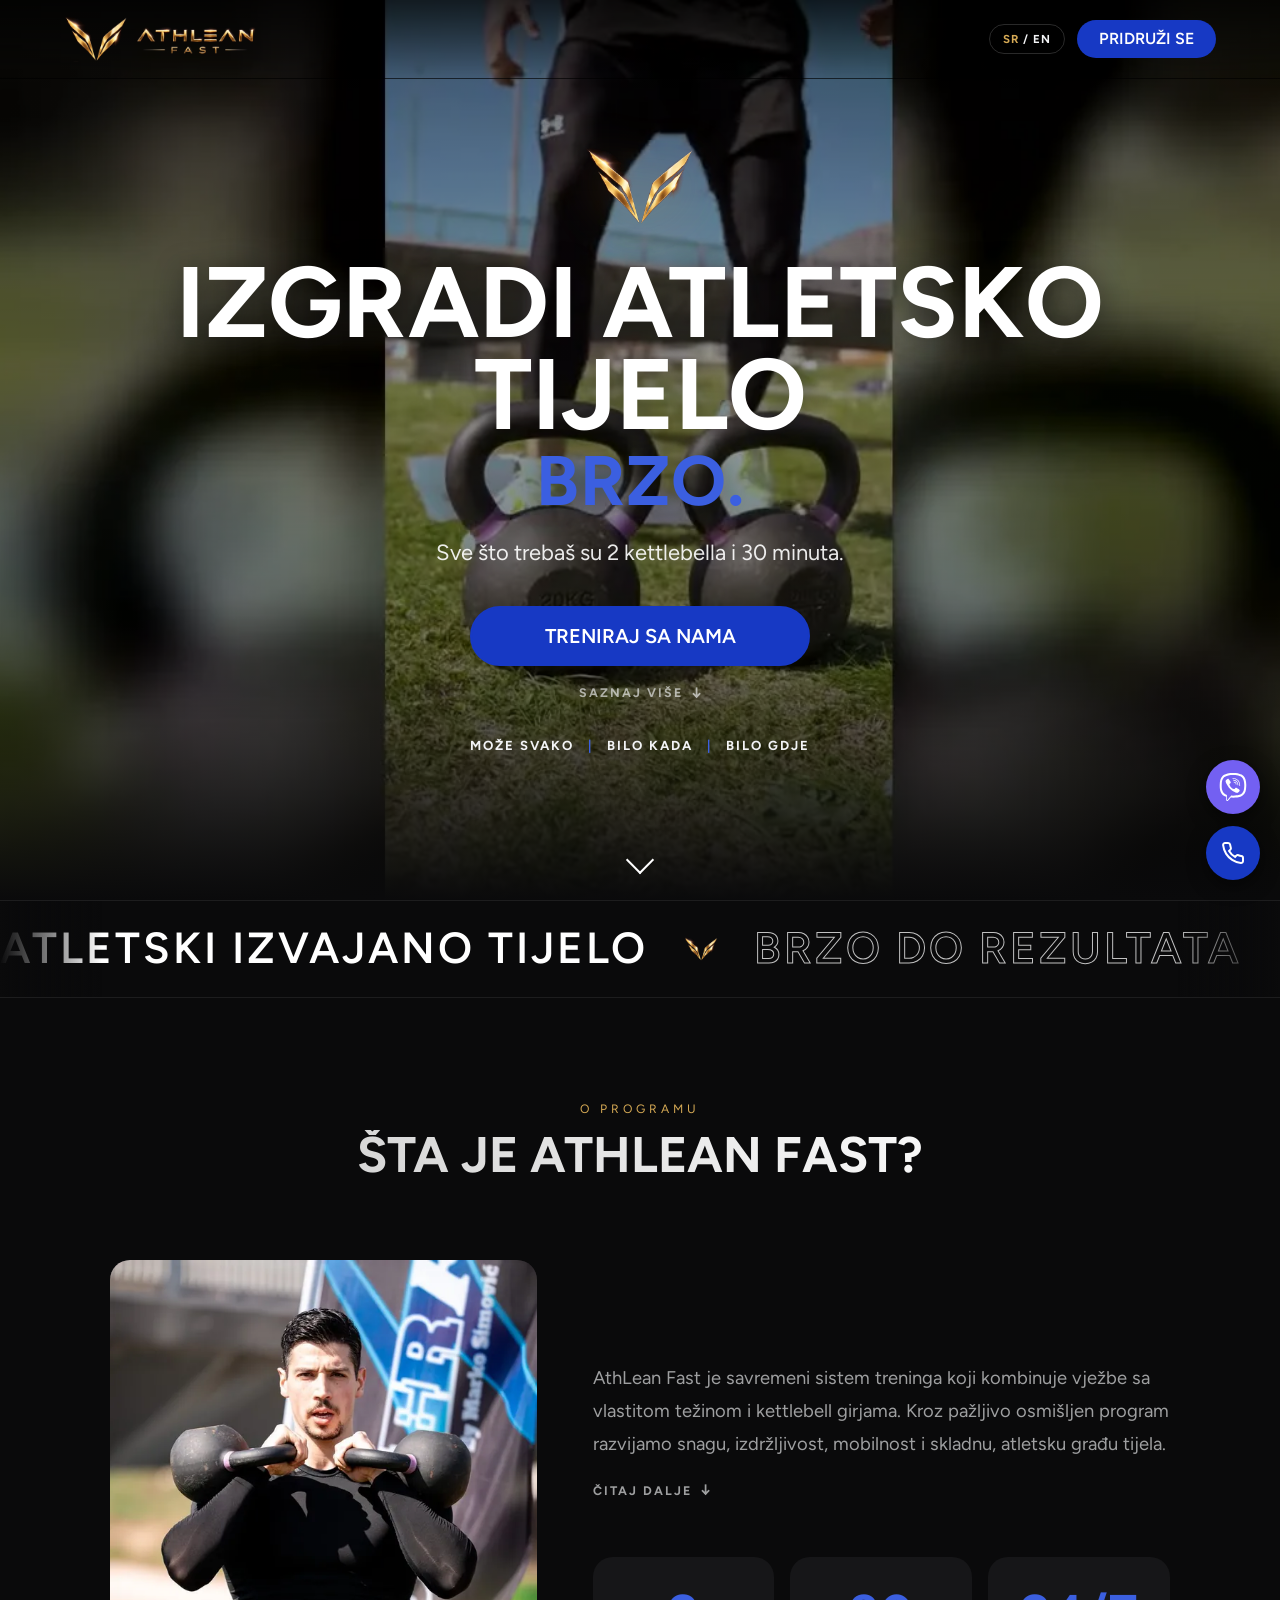
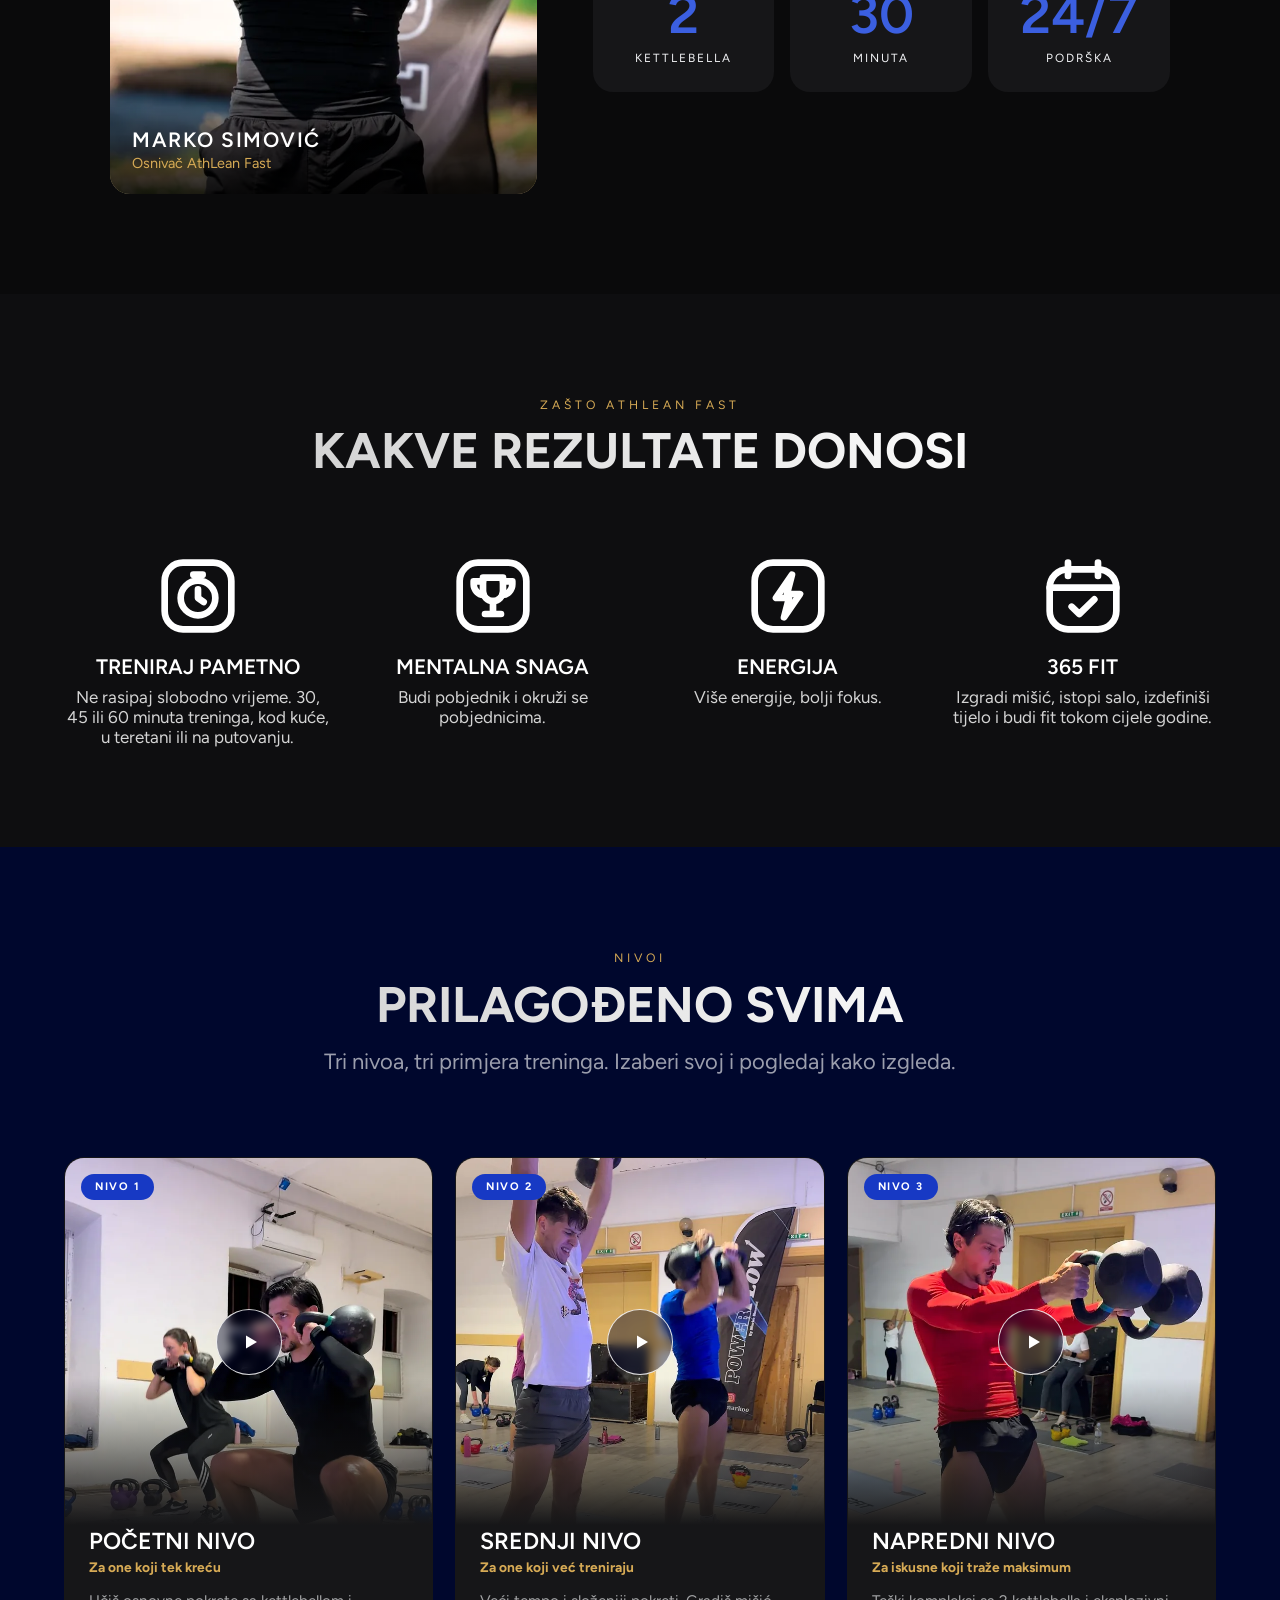
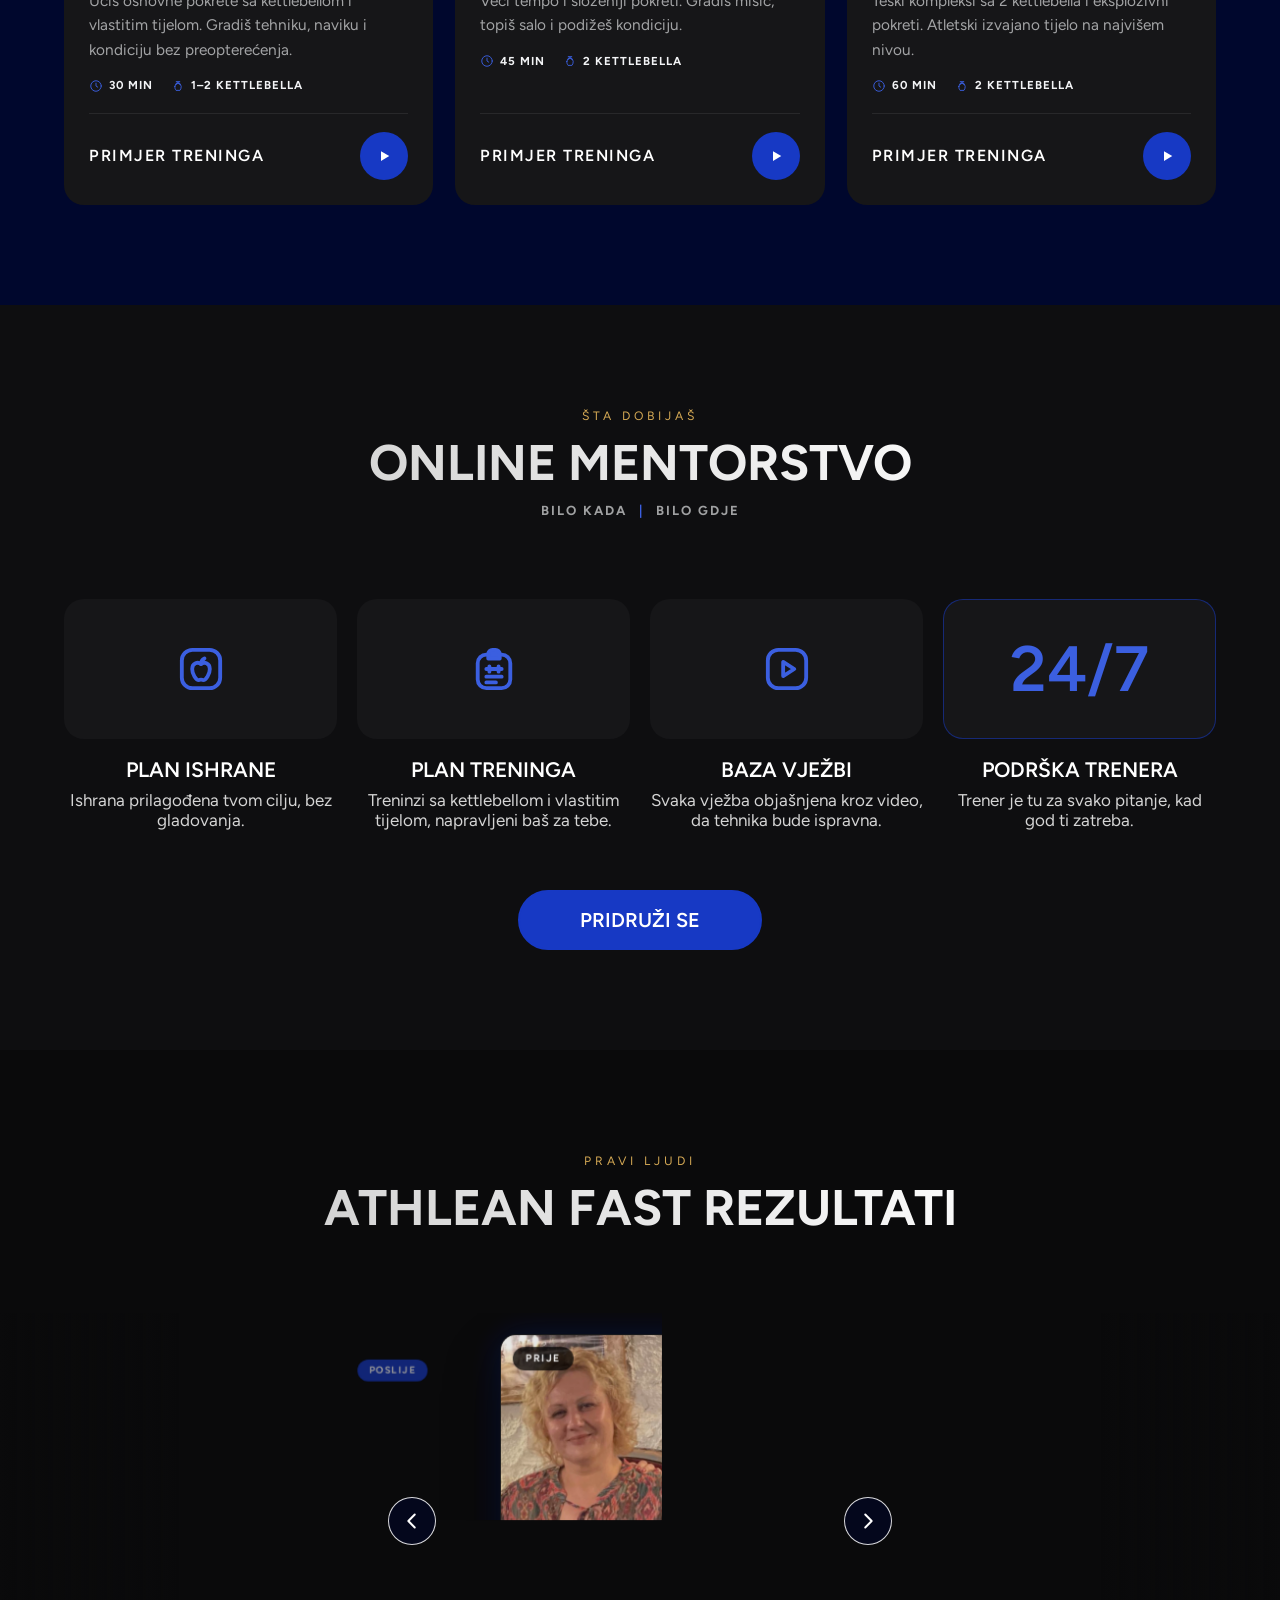
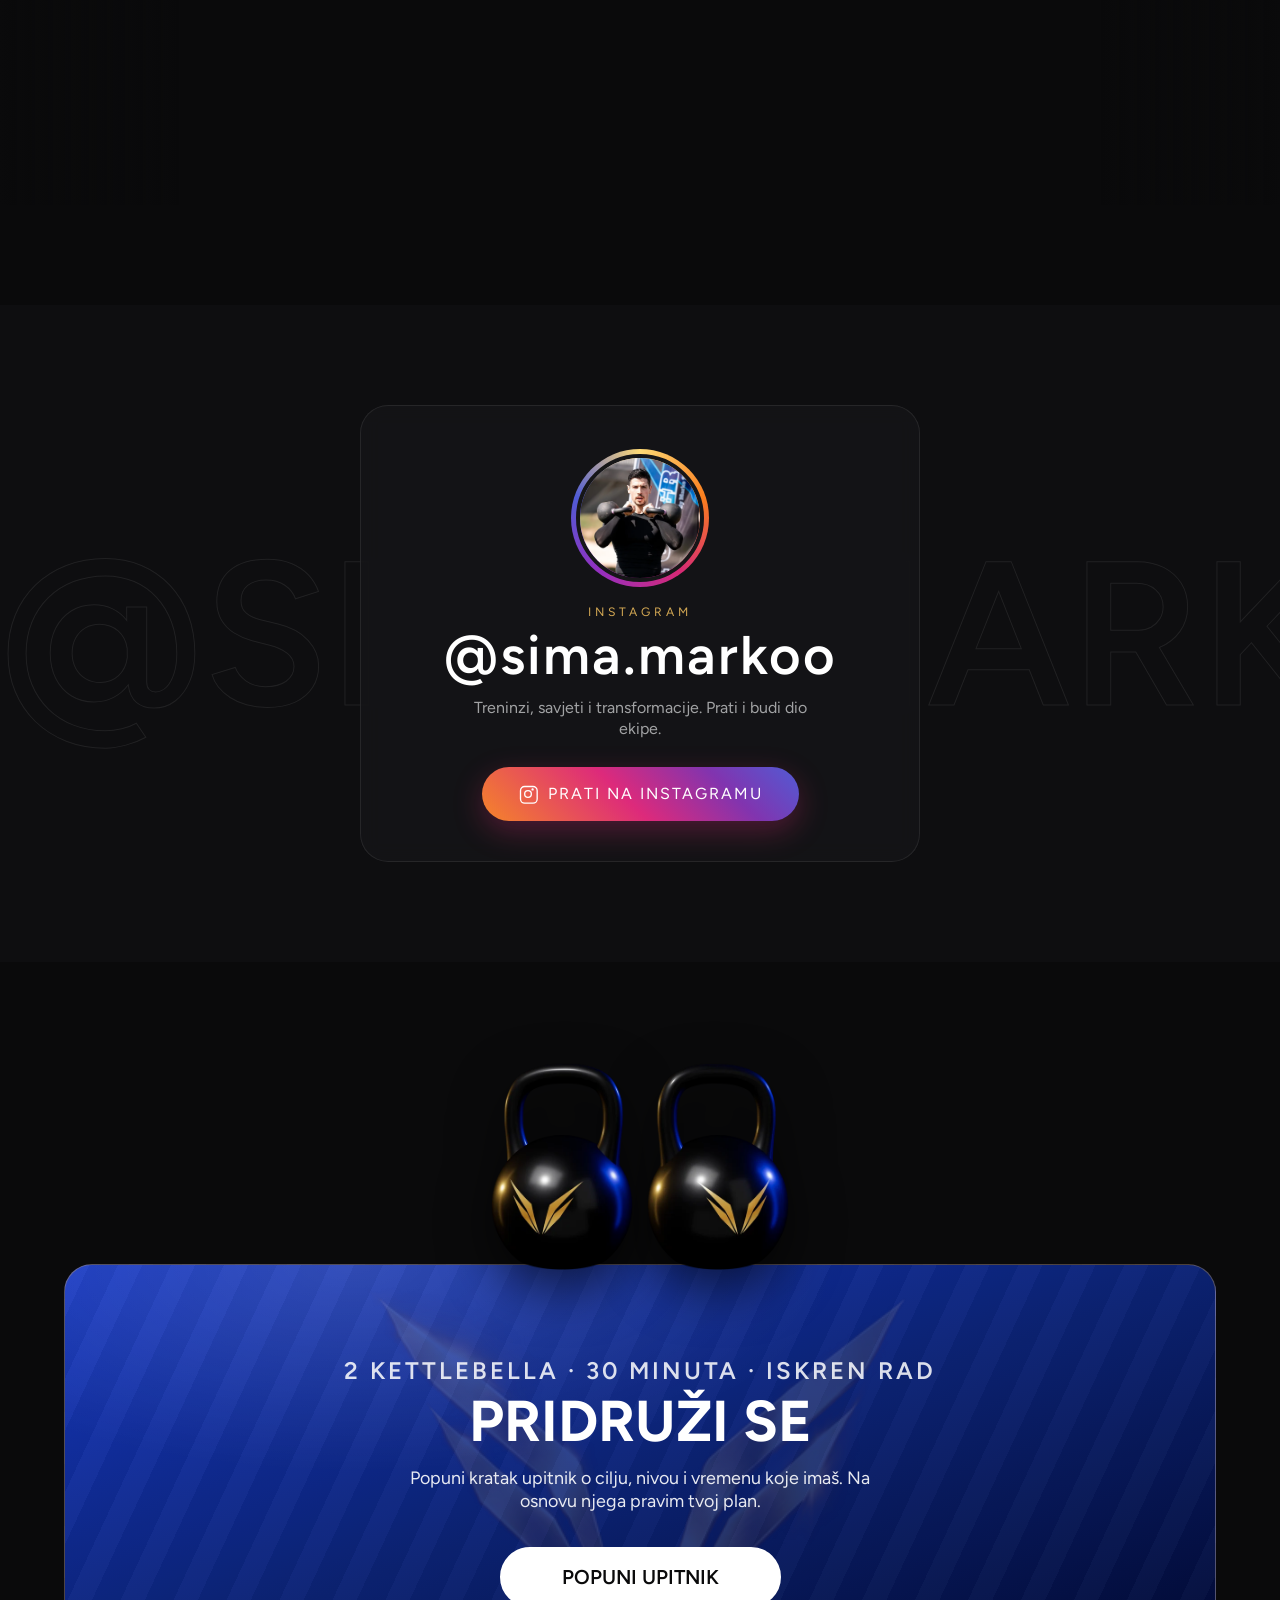
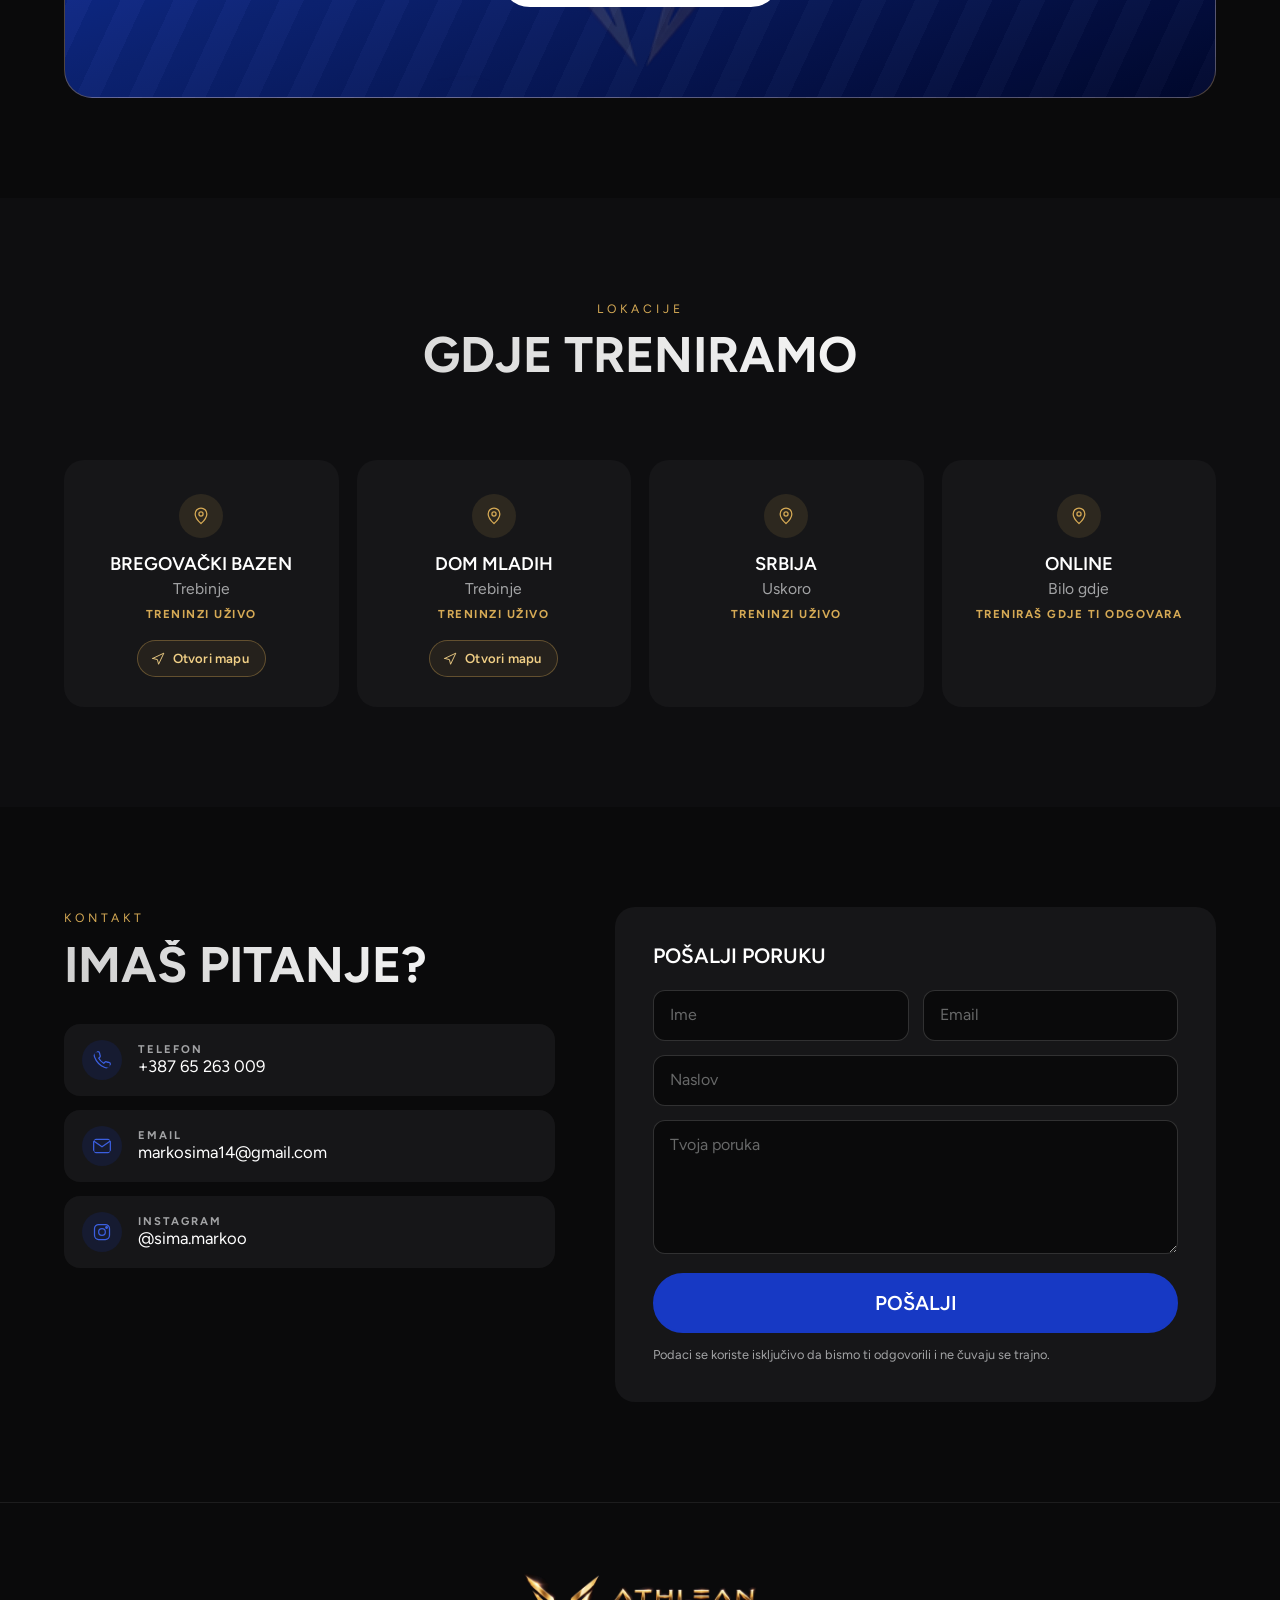
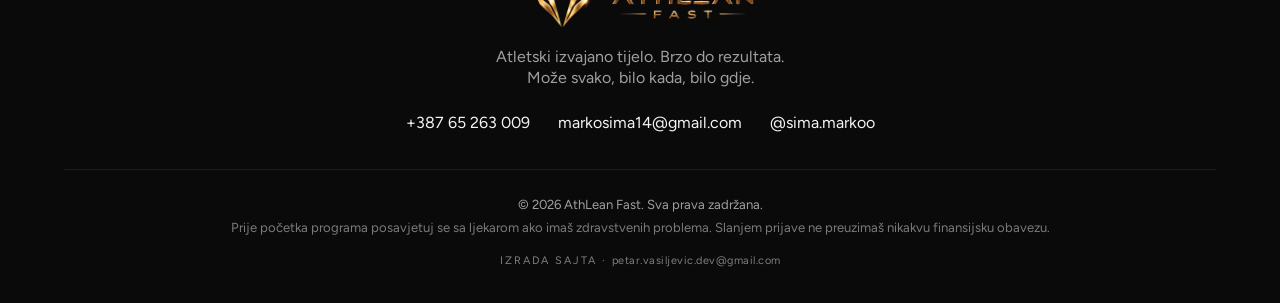
==== commit 35e3fd87: "Lokacije: „Otvori mapu“ kao zlatno dugme sa ikonicom Umesto podvučenog teksta, mali zaobljeni pill s" ====
--- a/index.html
+++ b/index.html
@@ -37,7 +37,7 @@
     <link rel="stylesheet"
       href="https://fonts.googleapis.com/css2?family=Figtree:wght@400;600;700&display=swap">
   </noscript>
-  <link rel="stylesheet" href="styles.css?v=eebd5aa0">
+  <link rel="stylesheet" href="styles.css?v=97aa60ea">
 
   <script>
     // Microsoft Clarity: kad se upiše ID projekta (clarity.microsoft.com), tag
@@ -466,7 +466,7 @@
   </script>
 
   <script src="data.js?v=876907da"></script>
-  <script src="components.js?v=ec1552e4"></script>
+  <script src="components.js?v=3026b873"></script>
   <script src="script.js?v=fbb9d3ac"></script>
 </body>
 </html>
--- a/styles.css
+++ b/styles.css
@@ -1454,24 +1454,35 @@
 
 .location--map { transition: background 0.25s, transform 0.25s; }
 
+/* A small gold pill; it fills in when the card is pointed at or tapped. */
 .location-map {
   display: inline-flex;
   align-items: center;
-  gap: 6px;
-  margin-top: 16px;
-  padding-bottom: 2px;
-  border-bottom: 1px solid var(--line-strong);
-  font-size: 0.85rem;
+  gap: 8px;
+  margin-top: 18px;
+  padding: 9px 16px 9px 13px;
+  border: 1px solid rgba(214, 170, 85, 0.35);
+  border-radius: 999px;
+  background: rgba(214, 170, 85, 0.08);
+  color: var(--gold-light);
+  font-size: 0.82rem;
   font-weight: 600;
-  color: var(--white);
-  transition: border-color 0.25s;
-}
-
-.location-map::after { content: '↗'; font-size: 0.9rem; }
+  letter-spacing: 0.2px;
+  transition: background 0.25s, border-color 0.25s, color 0.25s;
+}
+
+.location-map svg { flex-shrink: 0; transition: transform 0.25s; }
+
+.location--map:active .location-map {
+  background: var(--gold);
+  border-color: var(--gold);
+  color: var(--bg);
+}
 
 @media (hover: hover) {
   .location--map:hover { background: var(--card-2); transform: translateY(-3px); }
-  .location--map:hover .location-map { border-color: var(--gold); }
+  .location--map:hover .location-map { background: var(--gold); border-color: var(--gold); color: var(--bg); }
+  .location--map:hover .location-map svg { transform: translate(2px, -2px); }
 }
 
 /* ===== CONTACT ===== */
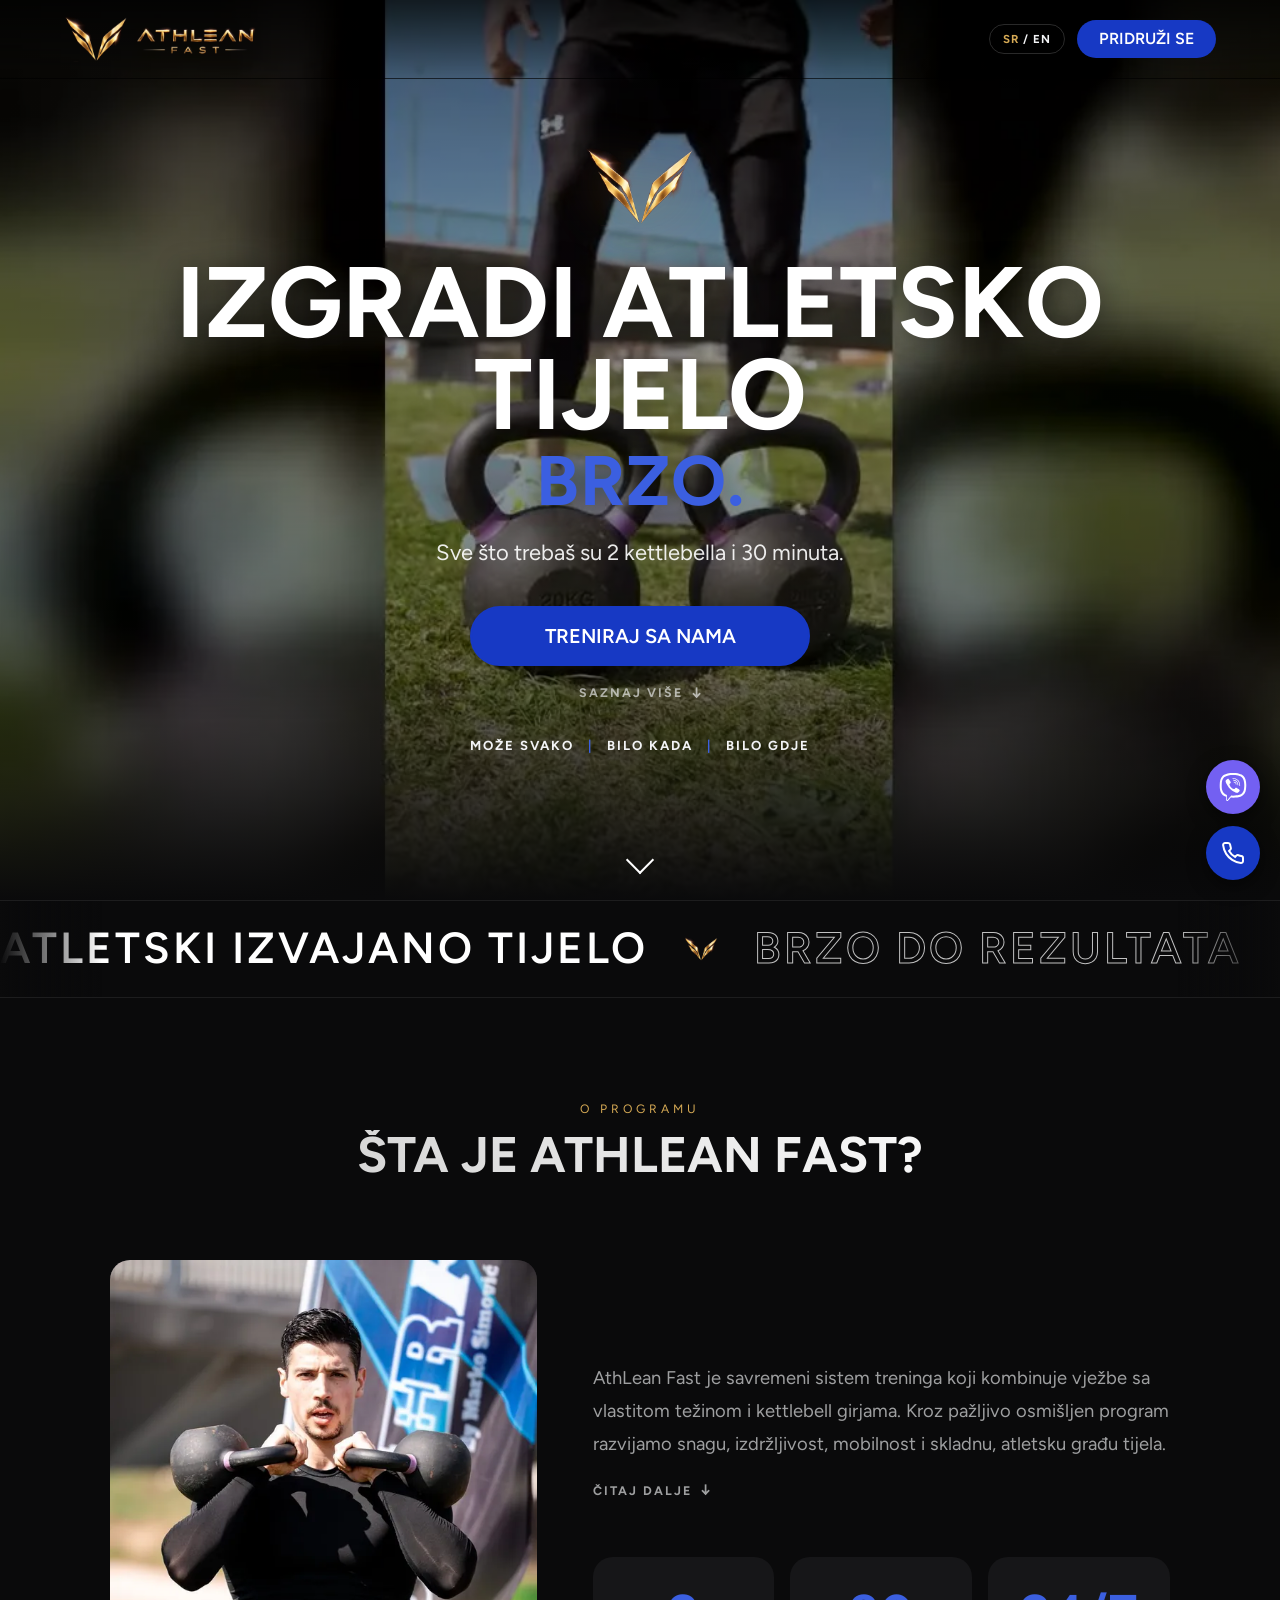
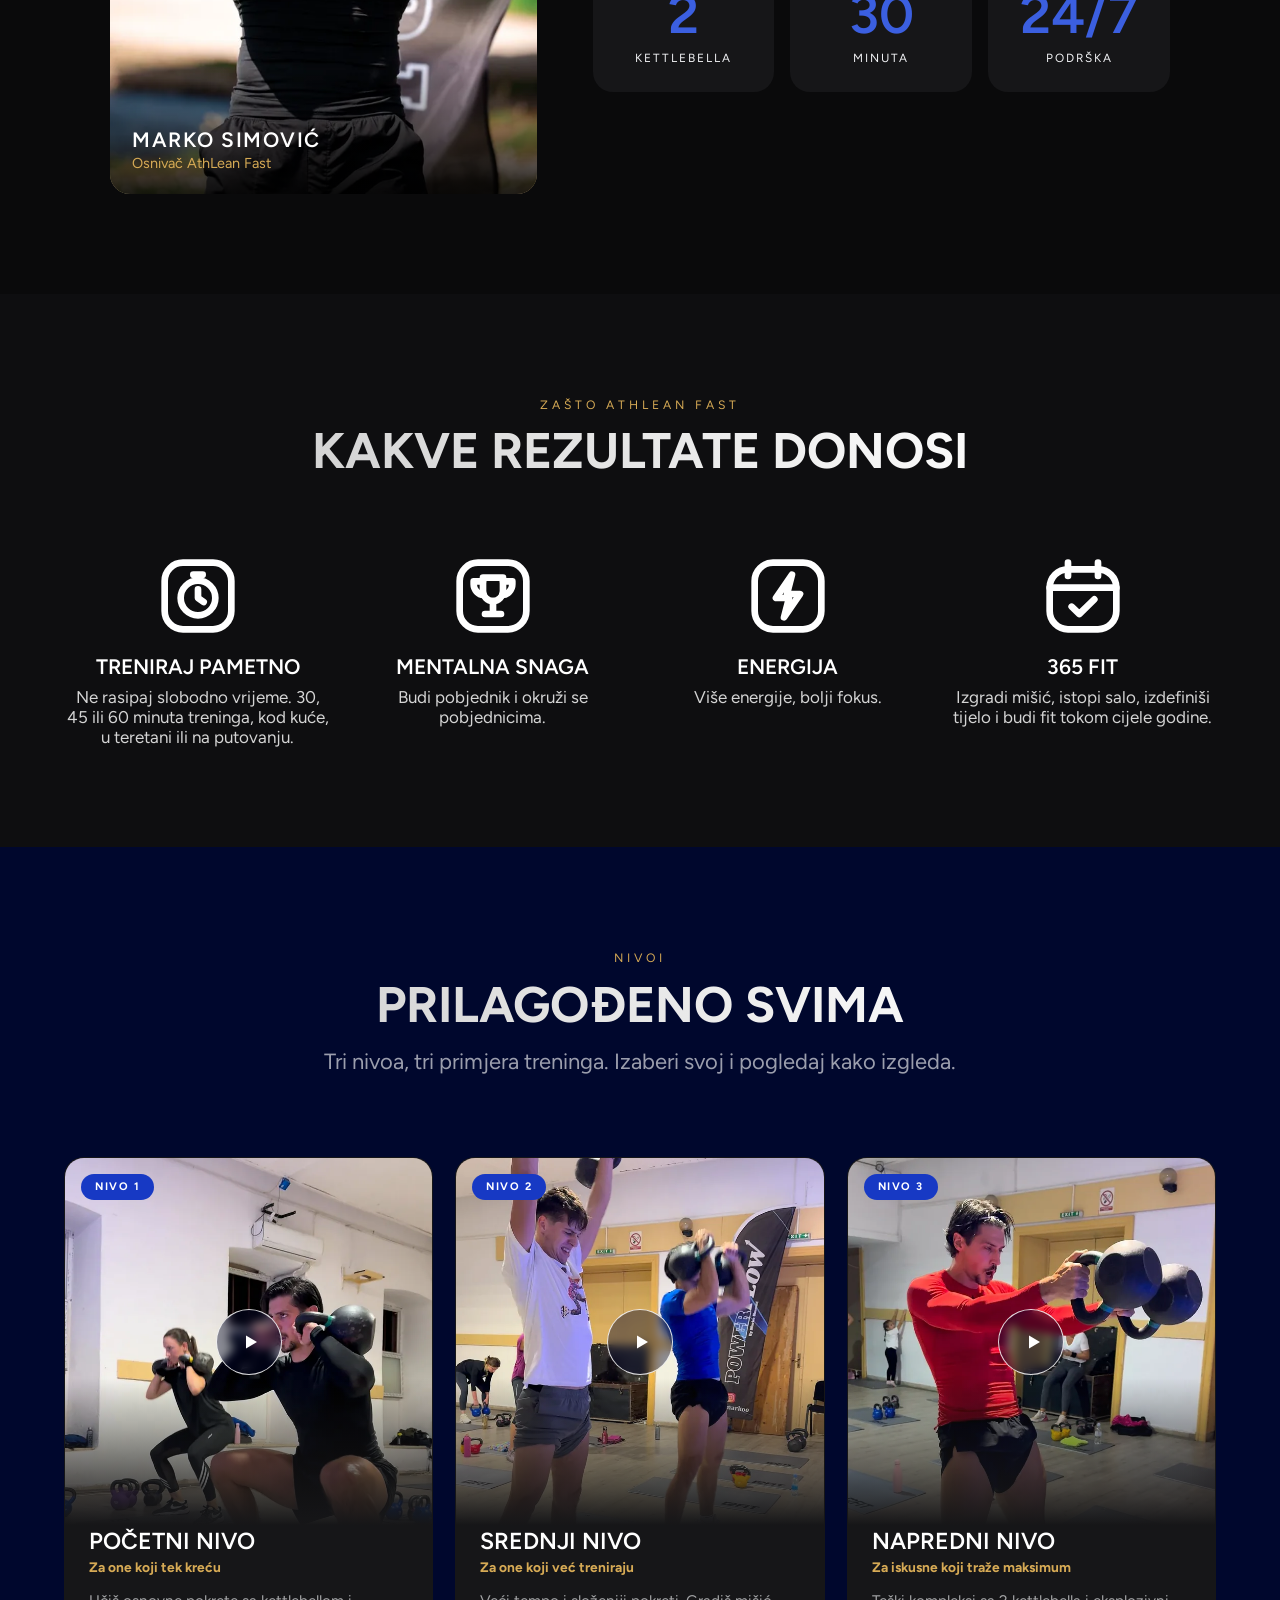
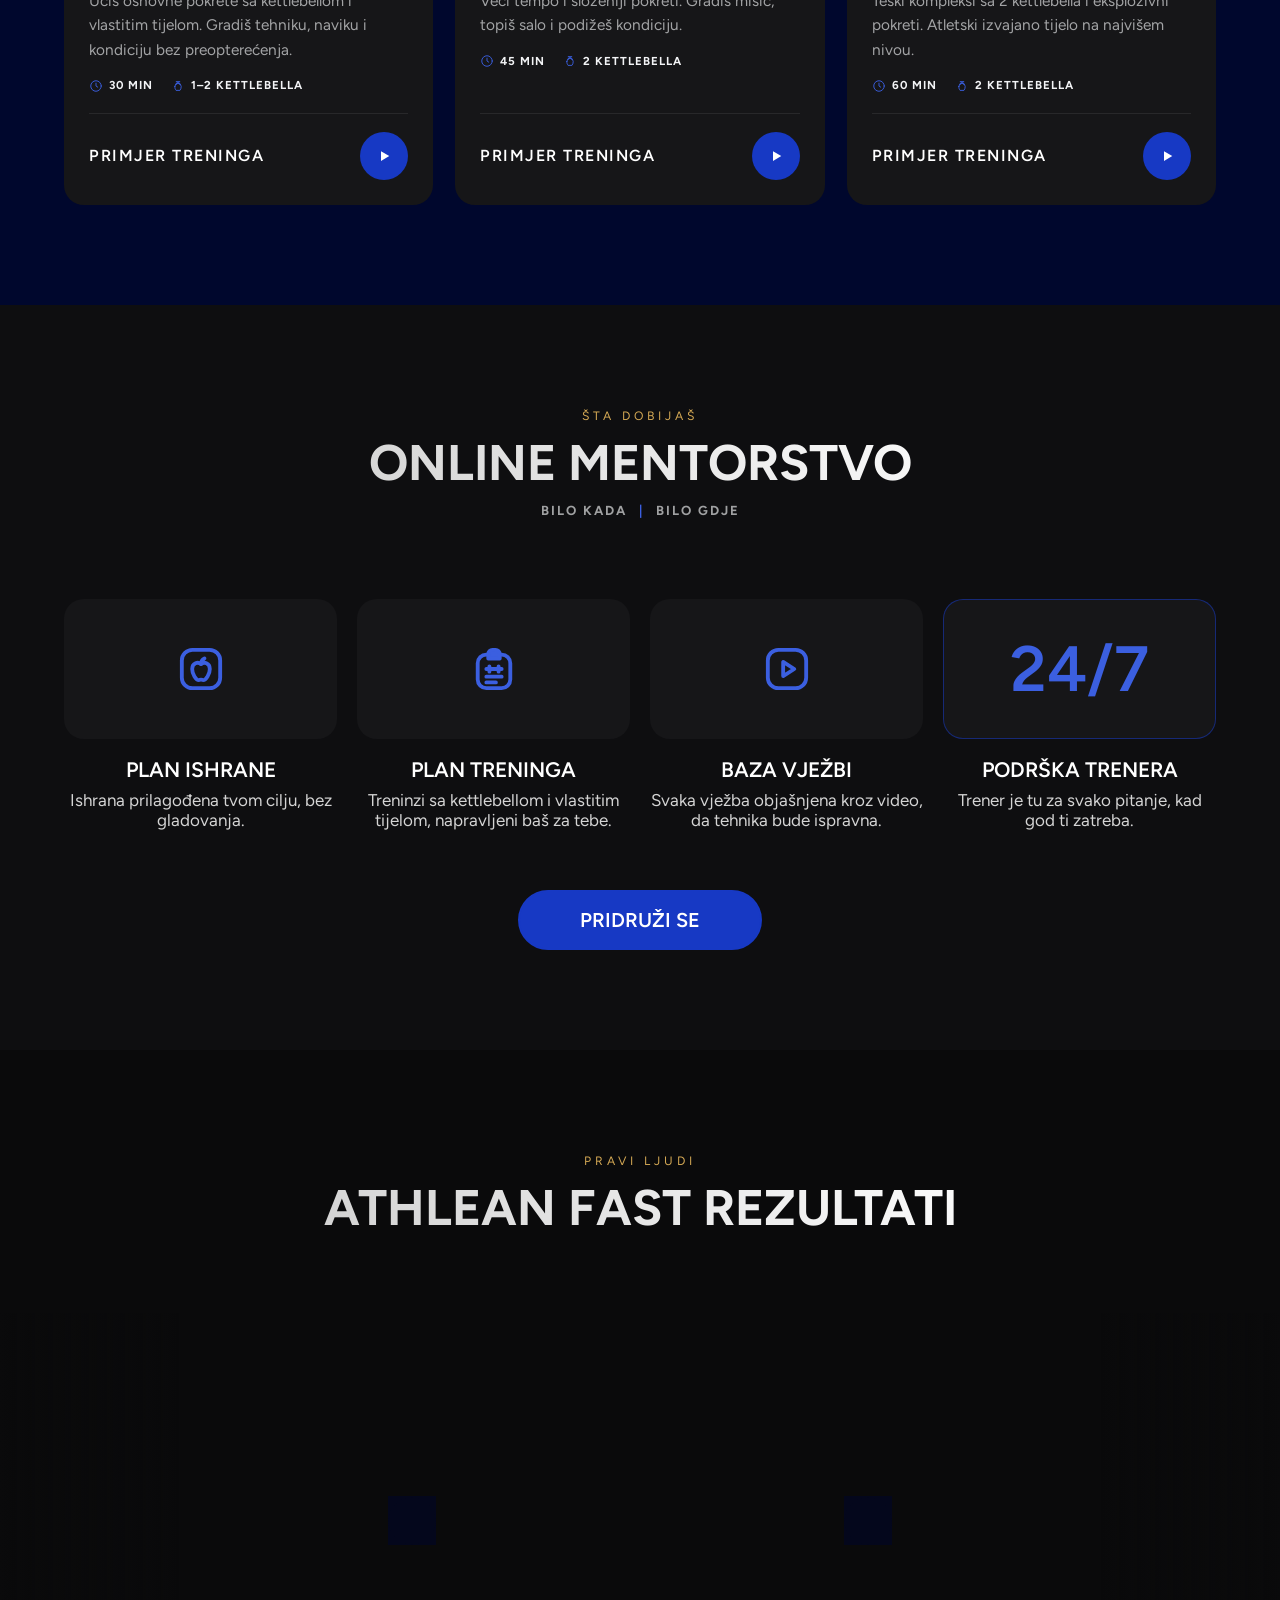
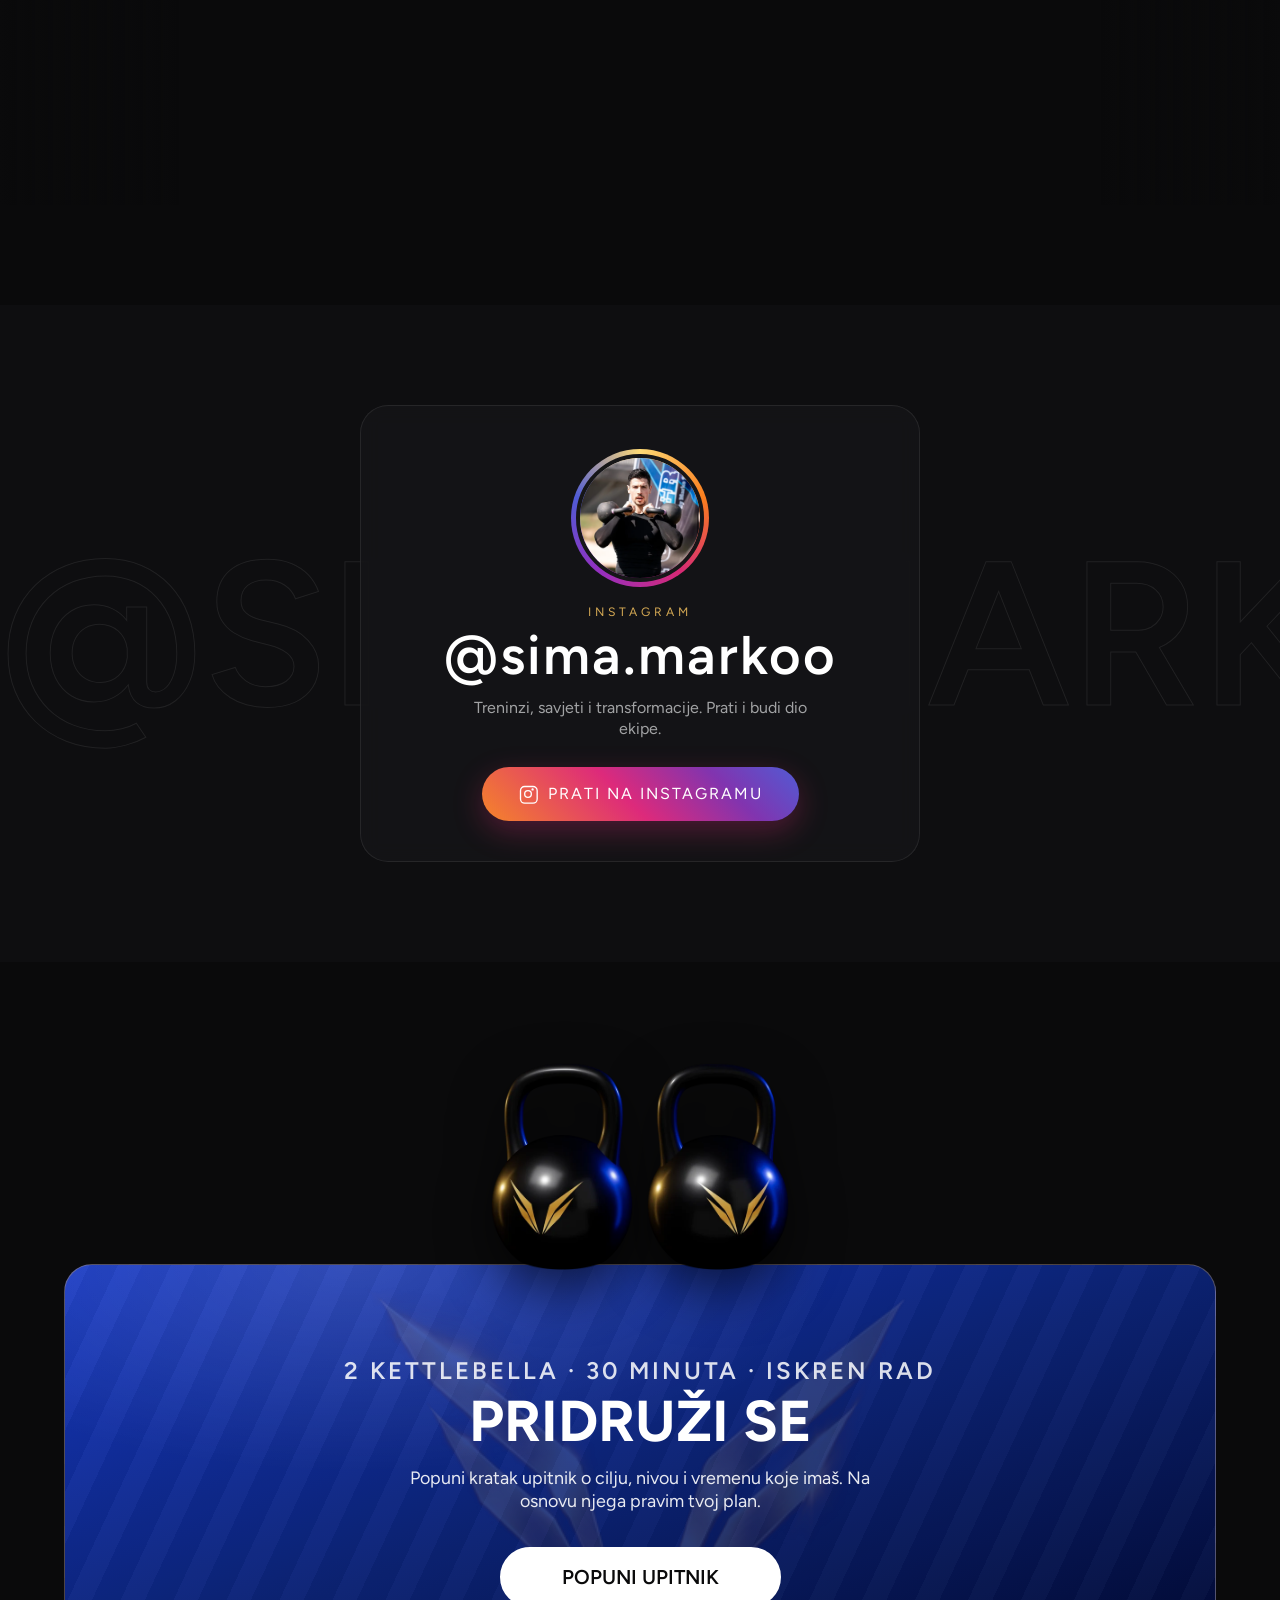
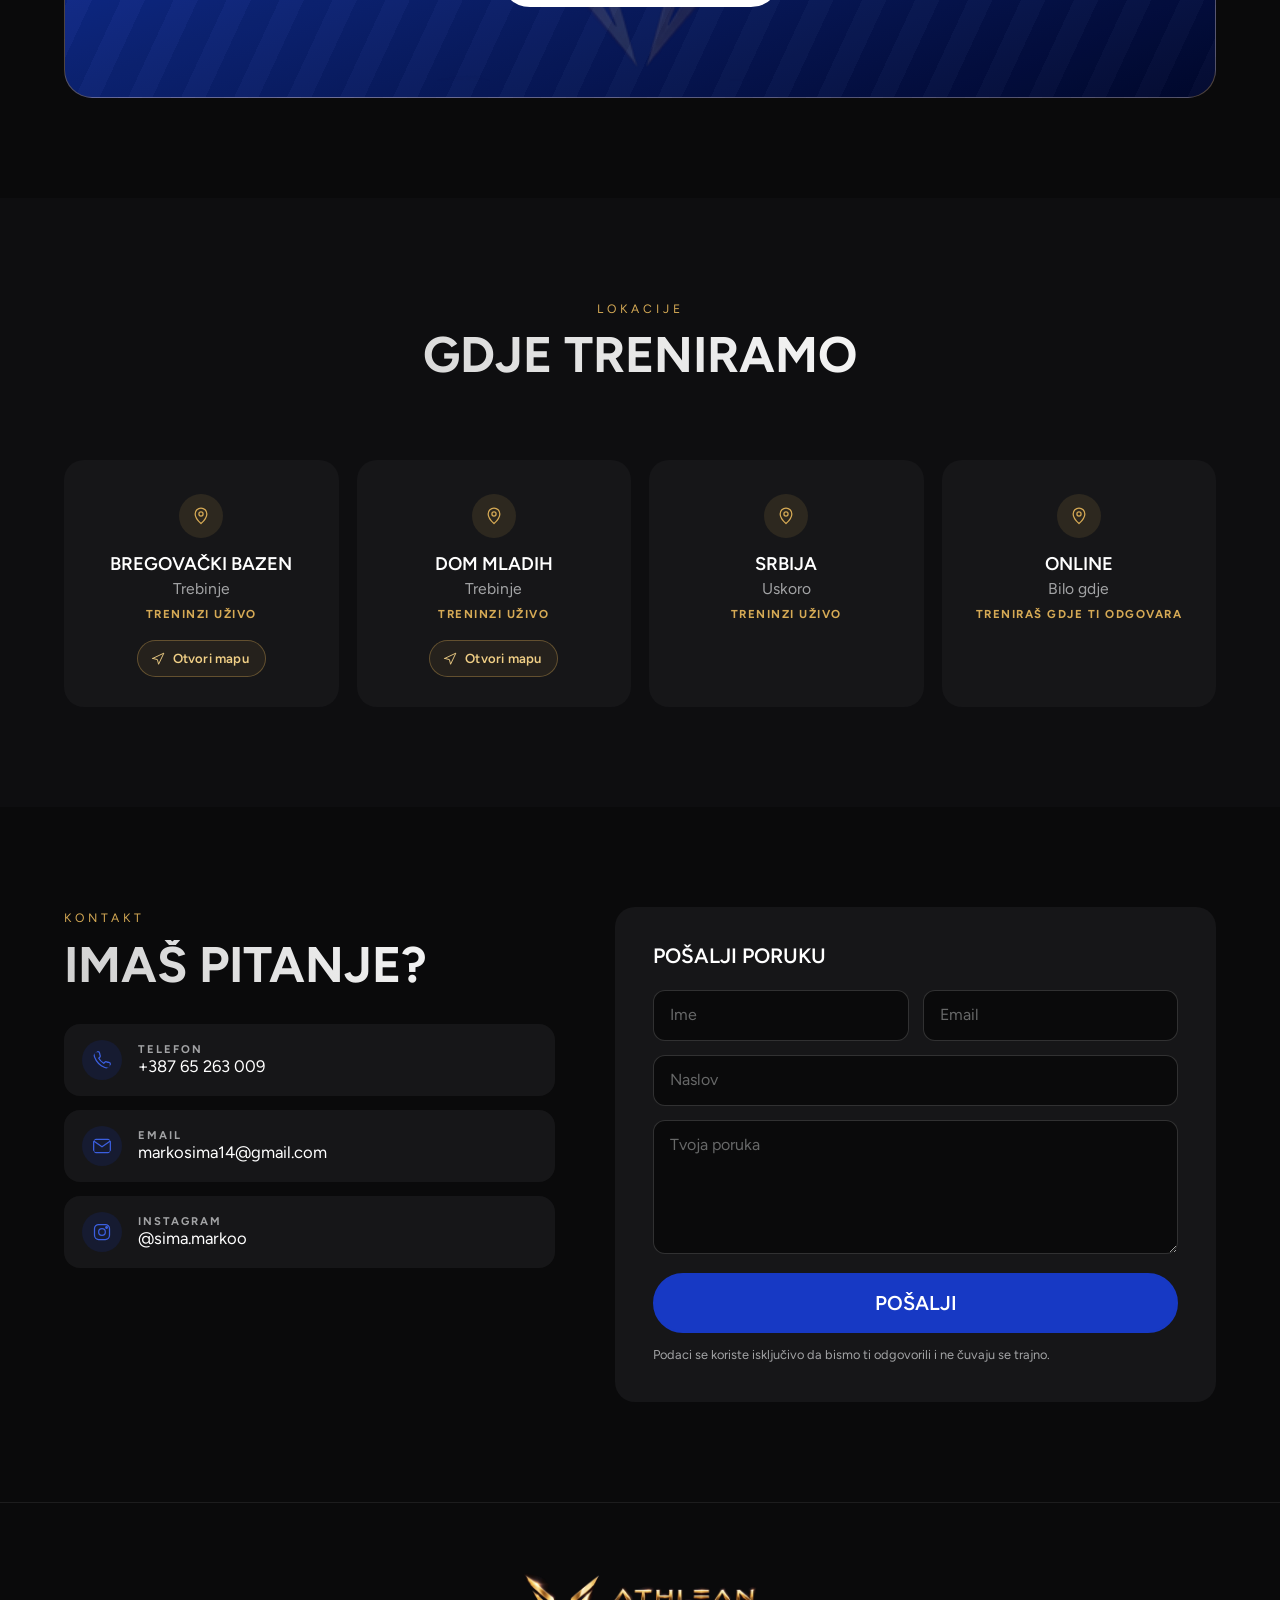
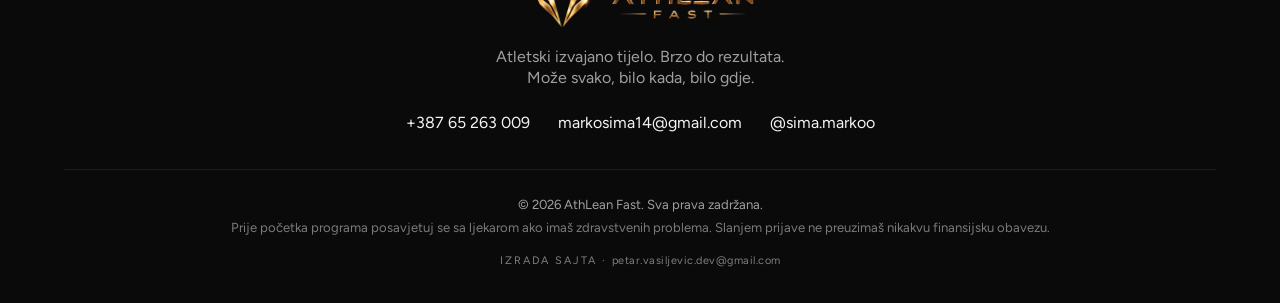
==== commit c4420842: "Transformacije: slike nikad prazne, i na sporoj mreži Na iPhone-u su kartice u traci ostajale prazne" ====
--- a/index.html
+++ b/index.html
@@ -37,7 +37,7 @@
     <link rel="stylesheet"
       href="https://fonts.googleapis.com/css2?family=Figtree:wght@400;600;700&display=swap">
   </noscript>
-  <link rel="stylesheet" href="styles.css?v=97aa60ea">
+  <link rel="stylesheet" href="styles.css?v=3e313c6a">
 
   <script>
     // Microsoft Clarity: kad se upiše ID projekta (clarity.microsoft.com), tag
@@ -258,7 +258,9 @@
       </div>
       <div class="container">
         <a class="ig-card" href="#" data-contact="instagram-link" target="_blank" rel="noopener">
-          <span class="ig-avatar"><img src="images/trener-600.webp" alt="" width="900" height="1125" loading="lazy" decoding="async"></span>
+          <!-- Same choice of file as the photo in "Šta je AthLean Fast", so the
+               avatar comes from the cache instead of waiting on the network. -->
+          <span class="ig-avatar"><img src="images/trener-600.webp" srcset="images/trener-600.webp 600w, images/trener.webp 900w" sizes="(max-width: 860px) min(calc(100vw - 40px), 560px), 450px" alt="" width="900" height="1125" loading="lazy" decoding="async"></span>
           <span class="ig-kicker">Instagram</span>
           <span class="ig-handle" data-contact="instagram-handle">@sima.markoo</span>
           <span class="ig-line" data-sr="Treninzi, savjeti i transformacije. Prati i budi dio ekipe." data-en="Workouts, tips and transformations. Follow and join the crew.">Treninzi, savjeti i transformacije. Prati i budi dio ekipe.</span>
@@ -465,8 +467,8 @@
   }
   </script>
 
-  <script src="data.js?v=876907da"></script>
-  <script src="components.js?v=3026b873"></script>
-  <script src="script.js?v=fbb9d3ac"></script>
+  <script src="data.js?v=bcb22eeb"></script>
+  <script src="components.js?v=2823a0a7"></script>
+  <script src="script.js?v=634f6d20"></script>
 </body>
 </html>
--- a/styles.css
+++ b/styles.css
@@ -1137,6 +1137,39 @@
   height: 100%;
   object-fit: cover;
   object-position: 50% 15%;
+  opacity: 0;
+  transition: opacity 0.45s ease;
+}
+
+.transformation-shot.is-loaded img { opacity: 1; }
+
+/* Until a photo is there, its frame shows the AthLean wings, dimmed, and
+   shimmers softly instead of standing empty (watchPhotos in components.js,
+   loadReelPhotos in script.js). The dim layer is the card colour laid over
+   the mark. */
+.img-wait {
+  background-image:
+    linear-gradient(rgba(31, 31, 35, 0.8), rgba(31, 31, 35, 0.8)),
+    url('images/logo-mark.webp');
+  background-position: center;
+  background-size: auto, 34% auto;
+  background-repeat: no-repeat;
+}
+
+.img-wait::before {
+  content: '';
+  position: absolute;
+  inset: 0;
+  background: linear-gradient(100deg, transparent 25%, rgba(255, 255, 255, 0.07) 50%, transparent 75%);
+  transform: translateX(-100%);
+  animation: photo-shimmer 1.4s ease-in-out infinite;
+  pointer-events: none;
+}
+
+@keyframes photo-shimmer { to { transform: translateX(100%); } }
+
+@media (prefers-reduced-motion: reduce) {
+  .img-wait::before { animation: none; transform: none; background: rgba(255, 255, 255, 0.03); }
 }
 
 .shot-label {
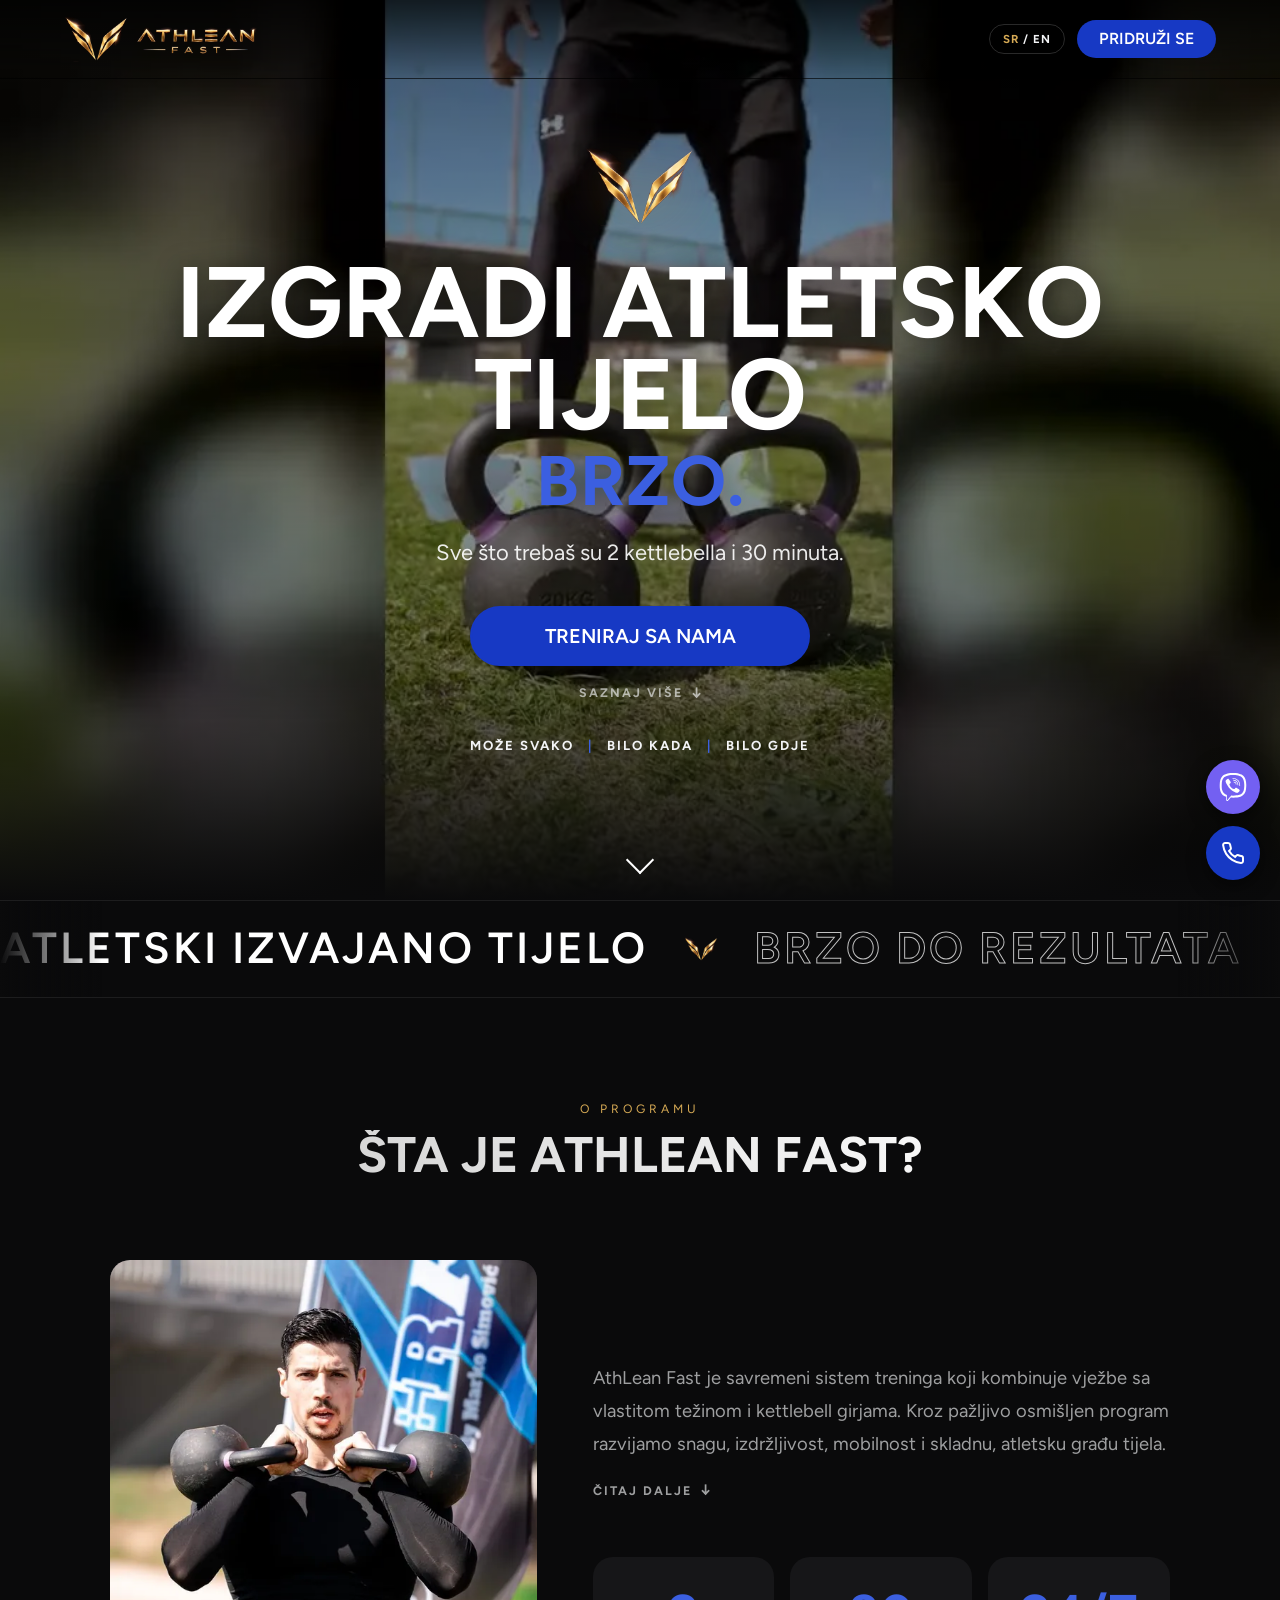
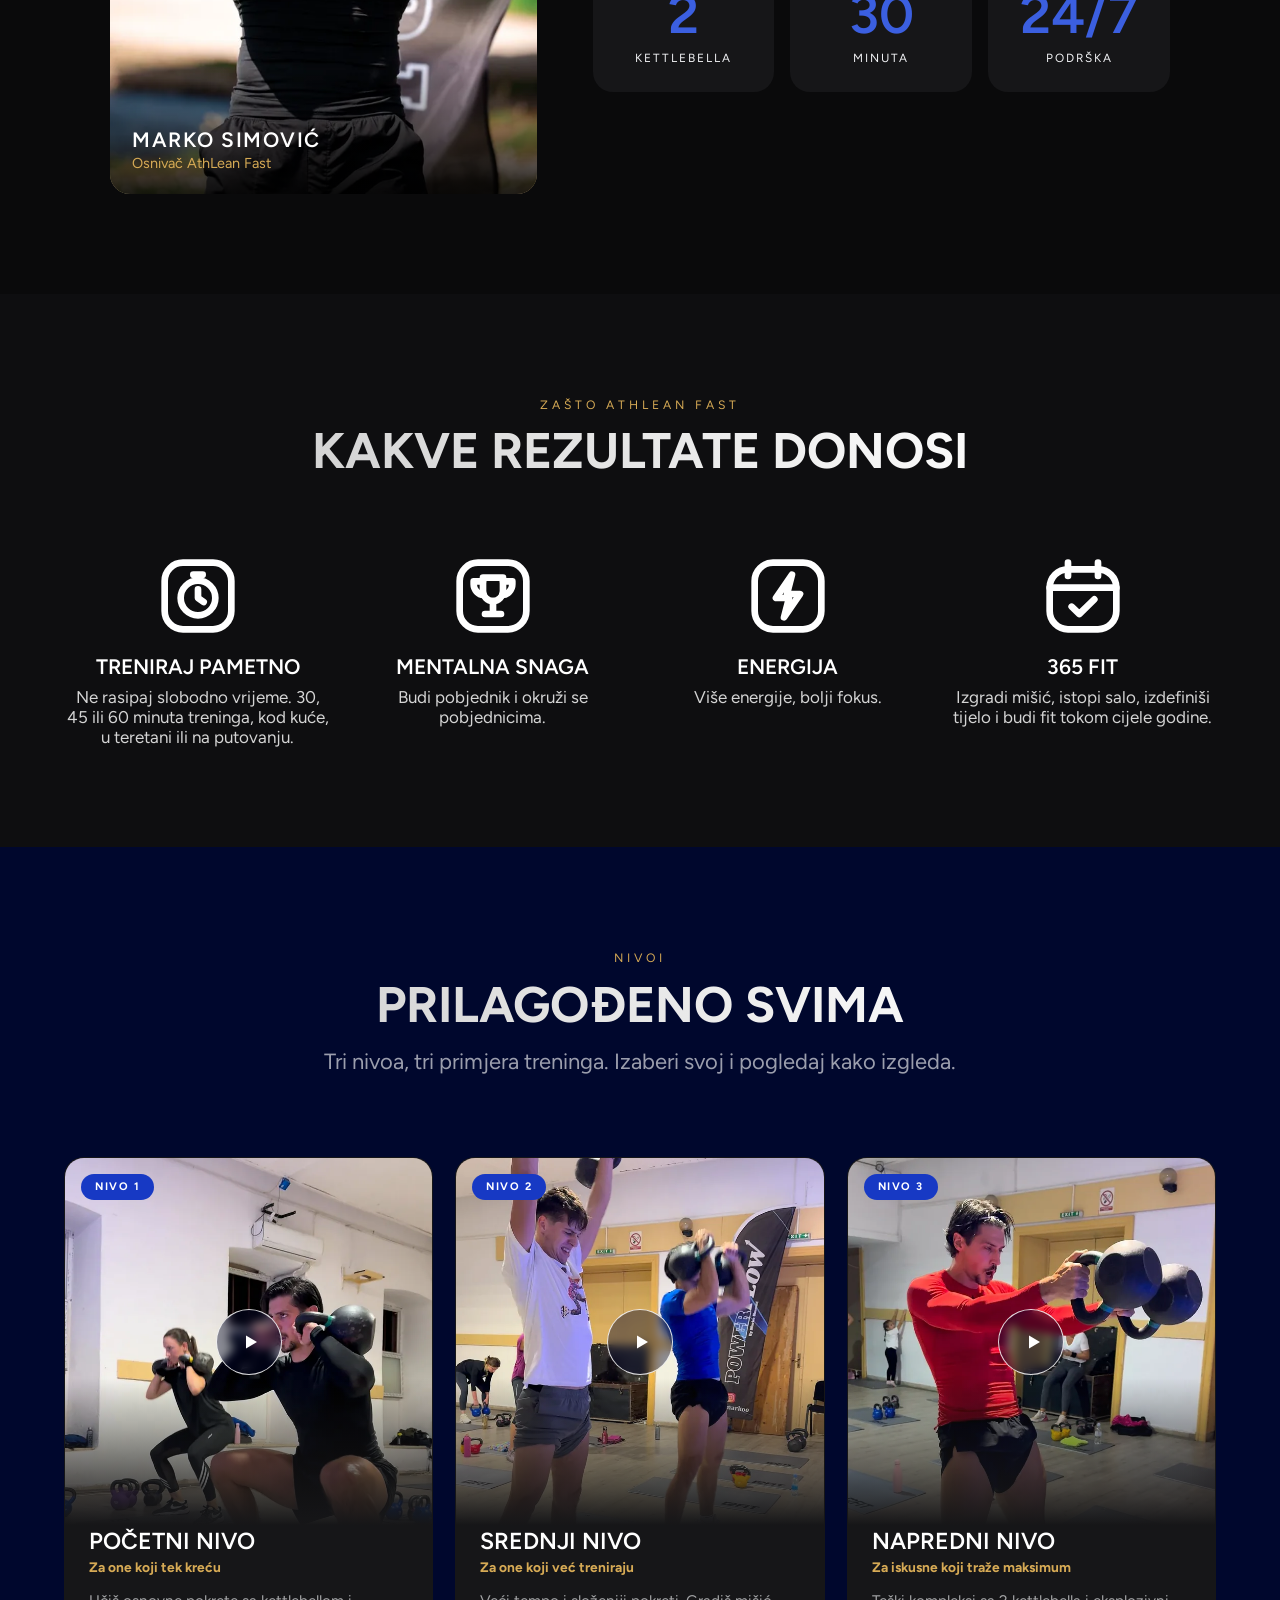
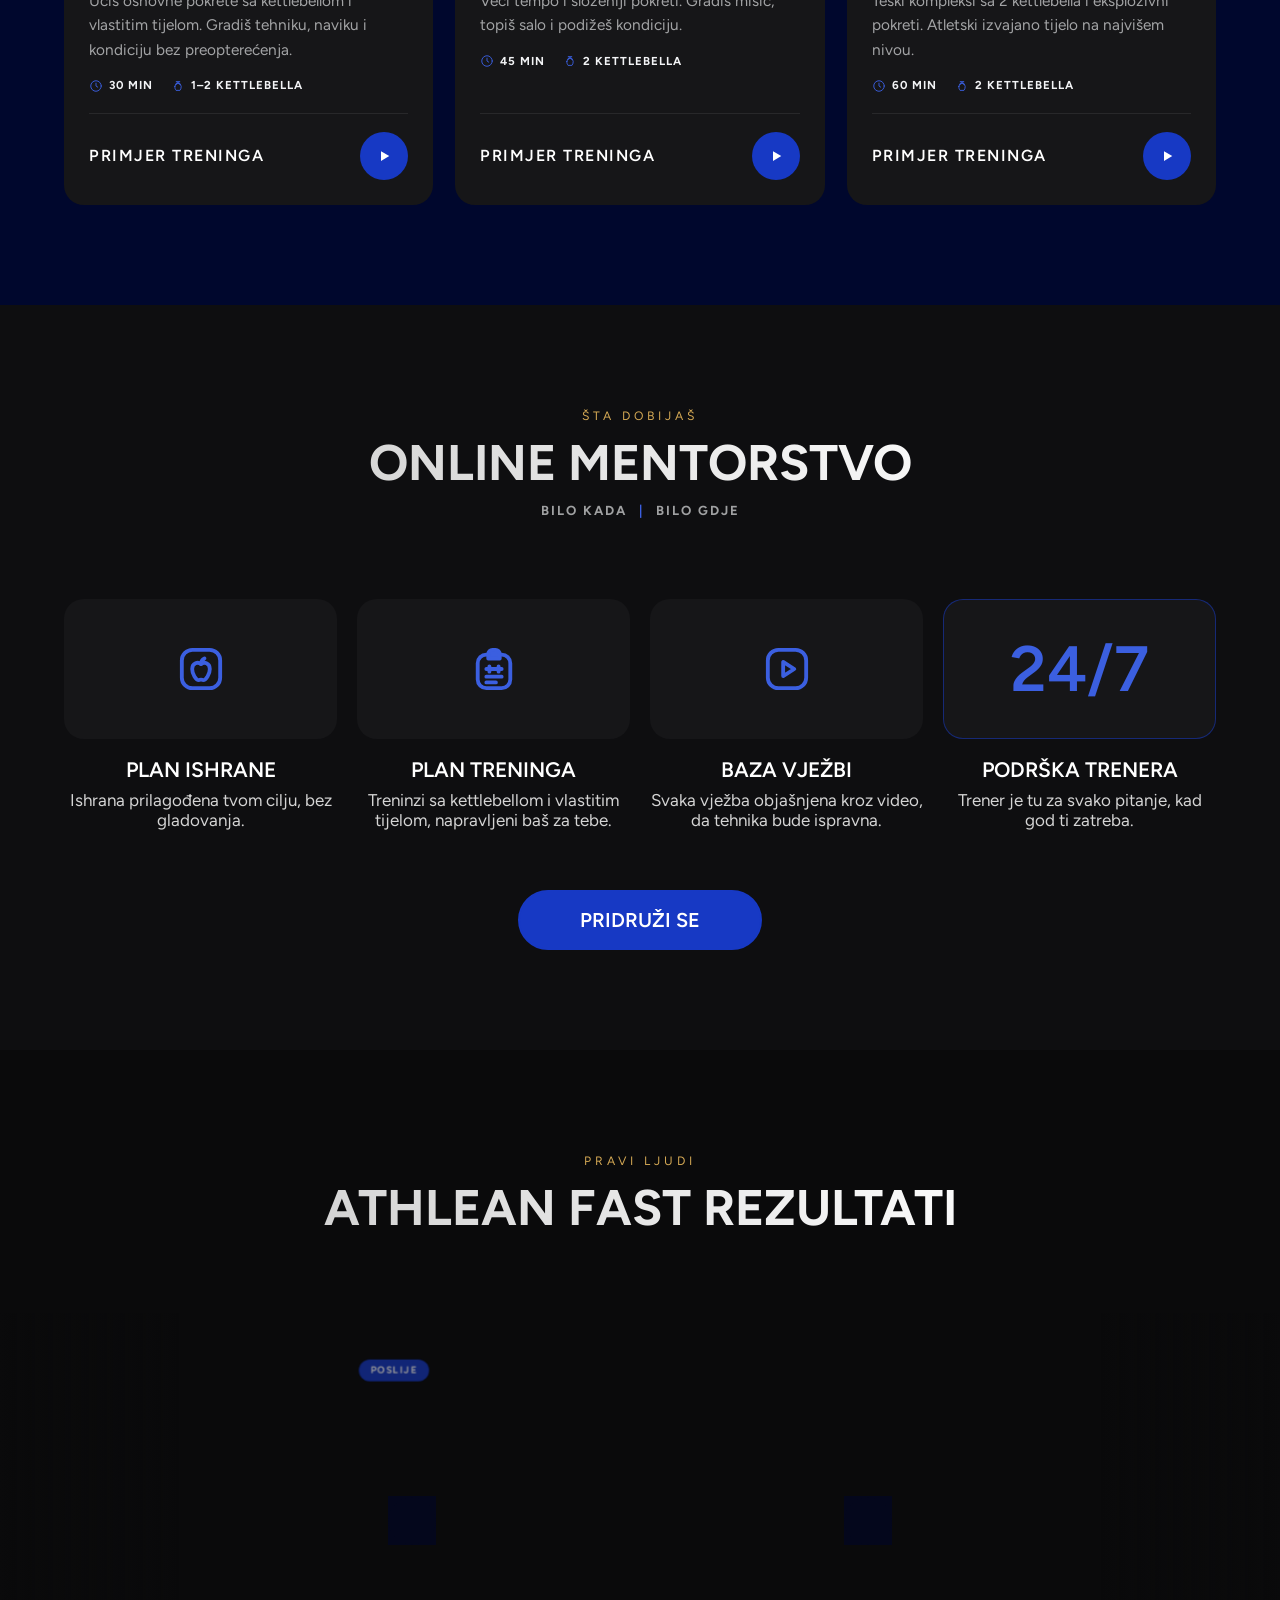
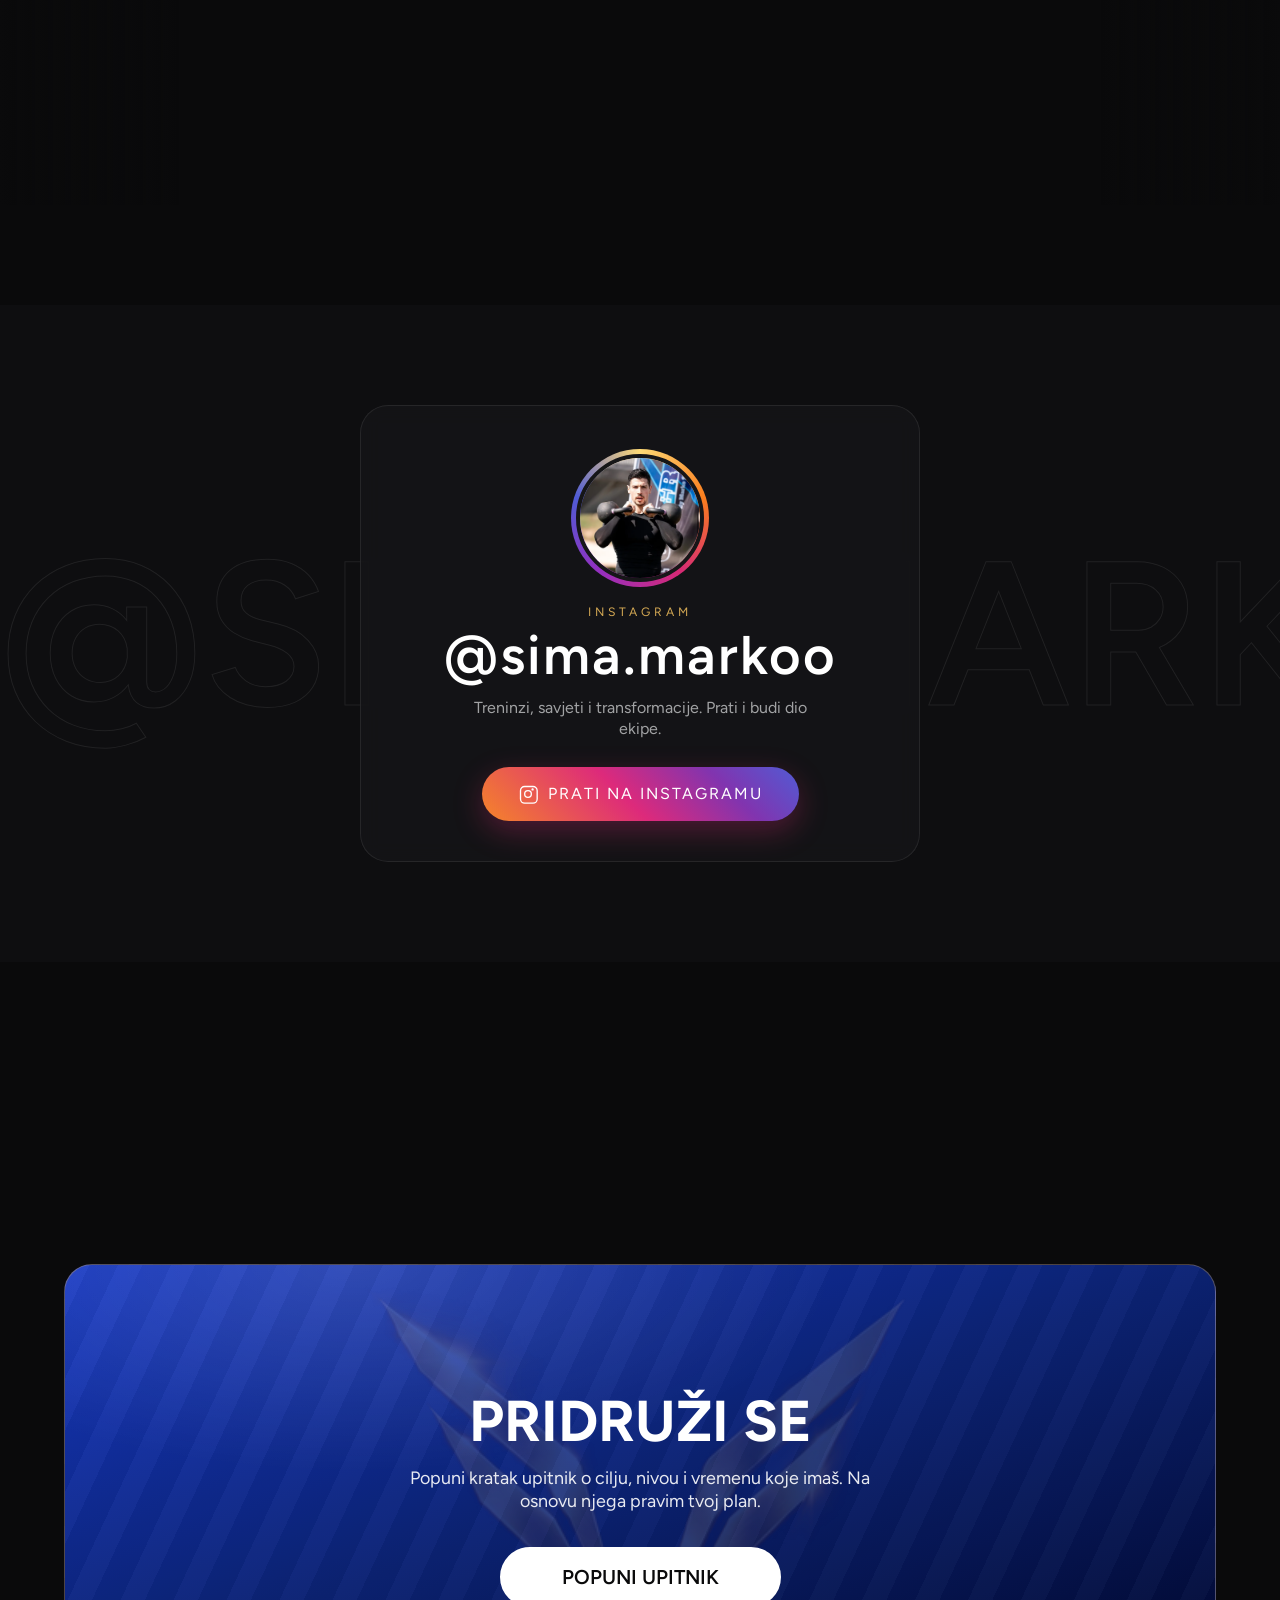
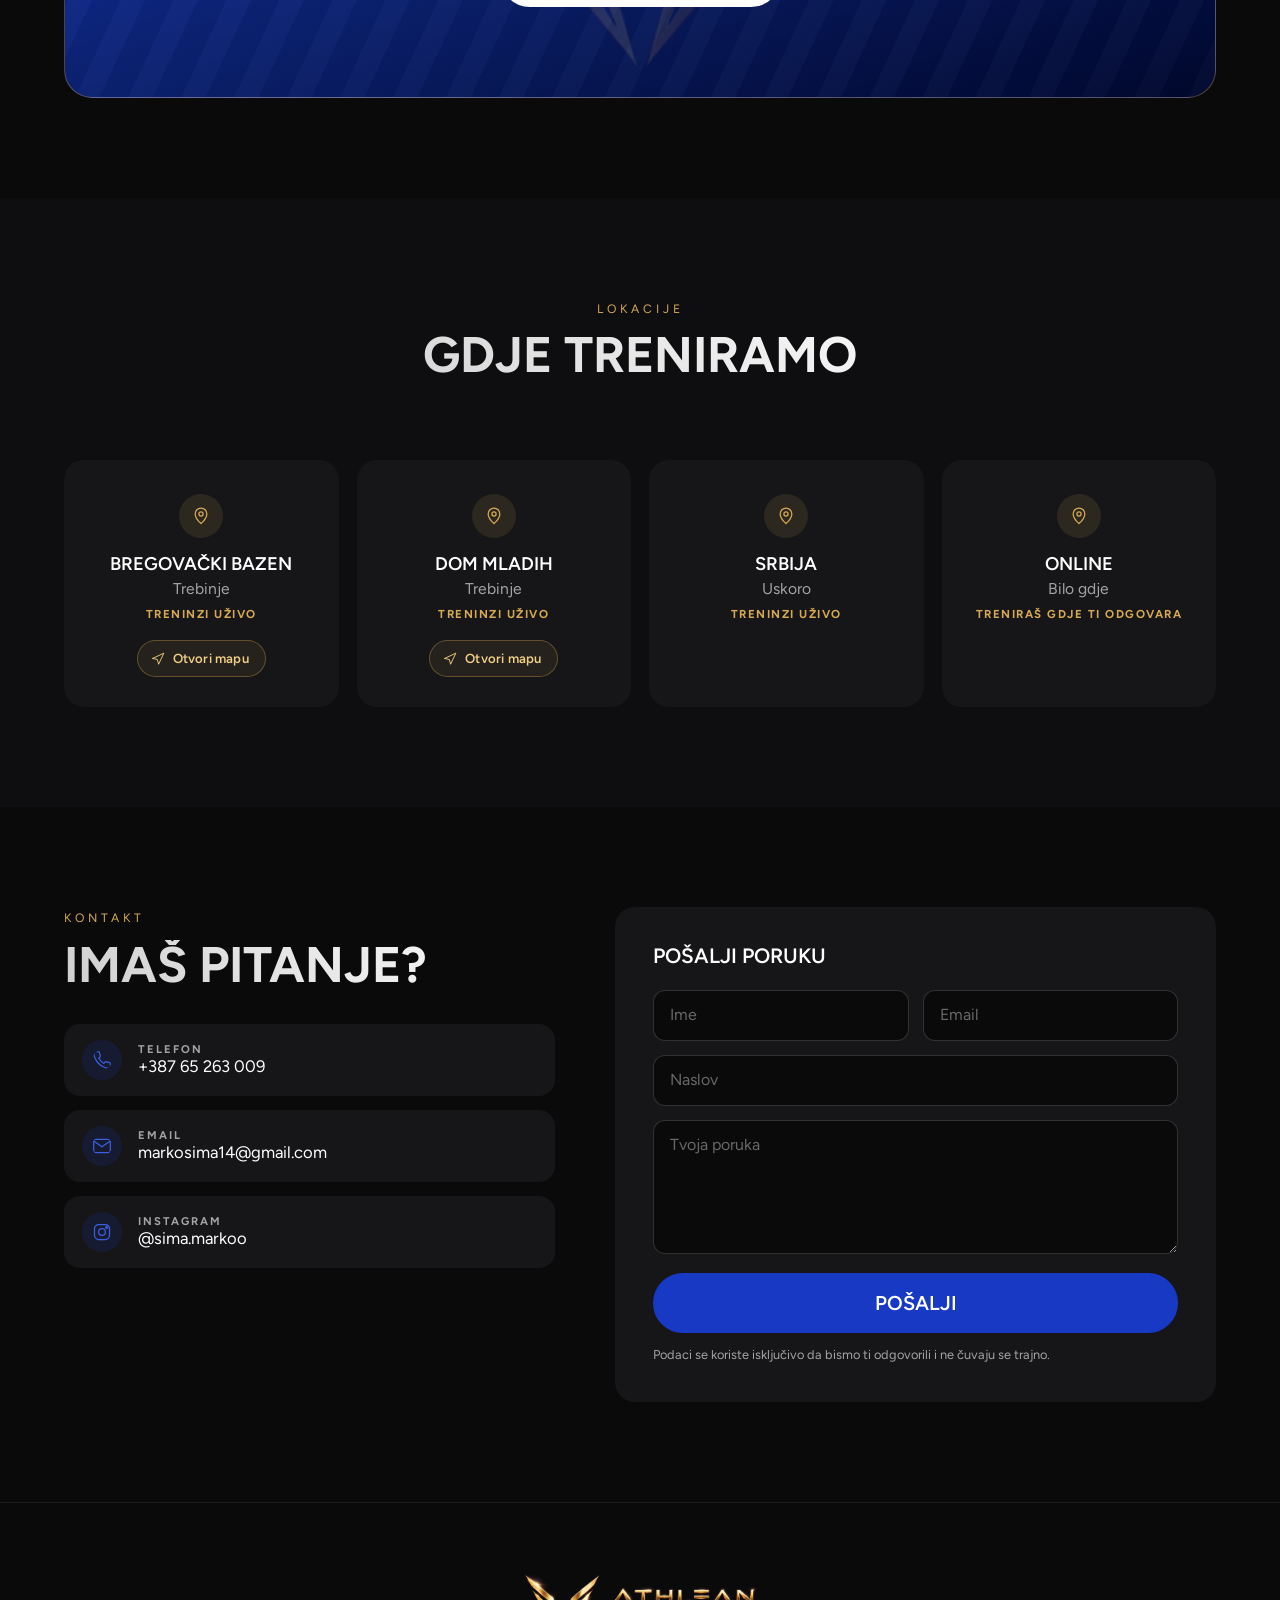
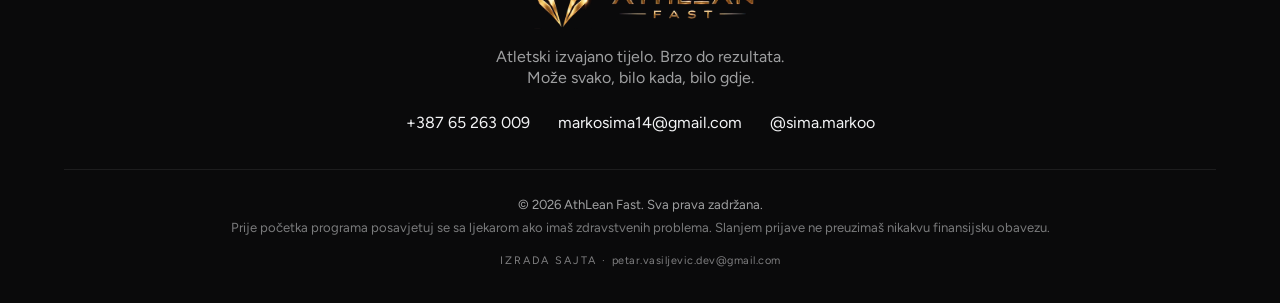
==== commit 8dcd1d4e: "Završna provera pred puštanje: brzina, gramatika, formulari, pristupačnost Brzina (Lighthouse, telef" ====
--- a/index.html
+++ b/index.html
@@ -37,7 +37,7 @@
     <link rel="stylesheet"
       href="https://fonts.googleapis.com/css2?family=Figtree:wght@400;600;700&display=swap">
   </noscript>
-  <link rel="stylesheet" href="styles.css?v=3e313c6a">
+  <link rel="stylesheet" href="styles.css?v=cf7aed05">
 
   <script>
     // Microsoft Clarity: kad se upiše ID projekta (clarity.microsoft.com), tag
@@ -80,14 +80,14 @@
 </head>
 <body>
   <div class="intro" id="intro" aria-hidden="true">
-    <picture><source srcset="images/logo-stacked.webp" type="image/webp"><img src="images/logo-stacked.png" alt="" width="900" height="682"></picture>
+    <picture><source type="image/webp" srcset="images/logo-stacked-600.webp 600w, images/logo-stacked.webp 900w" sizes="(max-width: 387px) 240px, (max-width: 742px) 62vw, 460px"><img src="images/logo-stacked.png" alt="" width="900" height="682"></picture>
   </div>
   <a class="skip-link" href="#main" data-sr="Preskoči na sadržaj" data-en="Skip to content">Preskoči na sadržaj</a>
 
-  <nav class="navbar" id="navbar">
+  <nav class="navbar" id="navbar" aria-label="Glavni meni" data-sr-label="Glavni meni" data-en-label="Main menu">
     <div class="container nav-container">
       <a href="#hero" class="logo">
-        <picture><source srcset="images/logo.webp" type="image/webp"><img src="images/logo.png" alt="AthLean Fast" width="1000" height="239"></picture>
+        <picture><source type="image/webp" srcset="images/logo-600.webp 600w, images/logo.webp 1000w" sizes="200px"><img src="images/logo.png" alt="AthLean Fast" width="1000" height="239"></picture>
       </a>
       <div class="nav-actions">
         <button type="button" class="lang-toggle" id="langToggle" aria-label="SR / EN: jezik / language">
@@ -129,7 +129,7 @@
           <li data-sr="Bilo gdje" data-en="Anywhere">Bilo gdje</li>
         </ul>
       </div>
-      <a href="#about" class="scroll-indicator" aria-label="Nastavi niže"><span class="scroll-arrow"></span></a>
+      <a href="#about" class="scroll-indicator" aria-label="Nastavi niže" data-sr-label="Nastavi niže" data-en-label="Scroll down"><span class="scroll-arrow"></span></a>
     </section>
 
     <!-- Pokretna traka: ukras, isti tekst je i drugde na stranici. -->
@@ -163,7 +163,7 @@
           <figure class="about-media">
             <picture>
               <source type="image/webp" srcset="images/trener-600.webp 600w, images/trener.webp 900w" sizes="(max-width: 860px) min(calc(100vw - 40px), 560px), 450px">
-              <img src="images/trener.jpg" srcset="images/trener-600.jpg 600w, images/trener.jpg 900w" sizes="(max-width: 860px) min(calc(100vw - 40px), 560px), 450px" alt="Marko Simović, osnivač AthLean Fast, sa dva kettlebella" width="900" height="1125" loading="lazy" decoding="async">
+              <img src="images/trener.jpg" srcset="images/trener-600.jpg 600w, images/trener.jpg 900w" sizes="(max-width: 860px) min(calc(100vw - 40px), 560px), 450px" alt="Marko Simović, osnivač AthLean Fast, sa dva kettlebella" data-sr-alt="Marko Simović, osnivač AthLean Fast, sa dva kettlebella" data-en-alt="Marko Simović, founder of AthLean Fast, with two kettlebells" width="900" height="1125" loading="lazy" decoding="async">
             </picture>
             <figcaption>
               <strong>Marko Simović</strong>
@@ -293,7 +293,7 @@
         <div class="join-band">
           <p class="join-kicker slam" style="--delay: 0.6s" data-sr="2 kettlebella · 30 minuta · iskren rad" data-en="2 kettlebells · 30 minutes · honest work">2 kettlebella · 30 minuta · iskren rad</p>
           <h2 data-sr="Pridruži se" data-en="Join us">Pridruži se</h2>
-          <p data-sr="Popuni kratak upitnik o cilju, nivou i vremenu koje imaš. Na osnovu njega pravim tvoj plan." data-en="Fill in a short questionnaire about your goal, your level and the time you have. Your plan is built from it.">Popuni kratak upitnik o cilju, nivou i vremenu koje imaš. Na osnovu njega pravim tvoj plan.</p>
+          <p data-sr="Popuni kratak upitnik o cilju, nivou i vremenu koje imaš. Na osnovu njega pravim tvoj plan." data-en="Fill in a short questionnaire about your goal, your level and the time you have. I'll build your plan from it.">Popuni kratak upitnik o cilju, nivou i vremenu koje imaš. Na osnovu njega pravim tvoj plan.</p>
           <button type="button" class="btn btn-primary btn-lg" data-join="poziv" data-sr="Popuni upitnik" data-en="Fill in the questionnaire">Popuni upitnik</button>
         </div>
       </div>
@@ -341,13 +341,16 @@
           </div>
         </div>
         <form class="contact-form" id="contactForm" novalidate>
+          <!-- Zamka za botove: čovek ovo polje ne vidi, pa ga popuni samo program,
+               a FormSubmit takvu prijavu ne prosleđuje. -->
+          <input type="text" name="_honey" class="hp-field" tabindex="-1" autocomplete="off" aria-hidden="true">
           <h3 data-sr="Pošalji poruku" data-en="Send a message">Pošalji poruku</h3>
           <div class="form-row">
-            <input type="text" id="cName" autocomplete="name" data-clarity-mask="true" placeholder="Ime" data-sr-ph="Ime" data-en-ph="Name" aria-label="Ime" required>
+            <input type="text" id="cName" autocomplete="name" data-clarity-mask="true" placeholder="Ime" data-sr-ph="Ime" data-en-ph="Name" aria-label="Ime" data-sr-label="Ime" data-en-label="Name" required>
             <input type="email" id="cEmail" autocomplete="email" data-clarity-mask="true" placeholder="Email" aria-label="Email" required>
           </div>
-          <input type="text" id="cSubject" data-clarity-mask="true" placeholder="Naslov" data-sr-ph="Naslov" data-en-ph="Subject" aria-label="Naslov">
-          <textarea id="cMessage" data-clarity-mask="true" rows="5" placeholder="Tvoja poruka" data-sr-ph="Tvoja poruka" data-en-ph="Your message" aria-label="Poruka" required></textarea>
+          <input type="text" id="cSubject" data-clarity-mask="true" placeholder="Naslov" data-sr-ph="Naslov" data-en-ph="Subject" aria-label="Naslov" data-sr-label="Naslov" data-en-label="Subject">
+          <textarea id="cMessage" data-clarity-mask="true" rows="5" placeholder="Tvoja poruka" data-sr-ph="Tvoja poruka" data-en-ph="Your message" aria-label="Poruka" data-sr-label="Poruka" data-en-label="Message" required></textarea>
           <button type="submit" class="btn btn-primary btn-full" data-sr="Pošalji" data-en="Send">Pošalji</button>
           <p class="form-privacy-note" data-sr="Podaci se koriste isključivo da bismo ti odgovorili i ne čuvaju se trajno." data-en="Your details are used only to reply to you and are not stored permanently.">Podaci se koriste isključivo da bismo ti odgovorili i ne čuvaju se trajno.</p>
         </form>
@@ -358,7 +361,7 @@
   <footer class="footer" id="footer">
     <div class="container">
       <a href="#hero" class="logo">
-        <picture><source srcset="images/logo.webp" type="image/webp"><img src="images/logo.png" alt="AthLean Fast" width="1000" height="239" loading="lazy"></picture>
+        <picture><source type="image/webp" srcset="images/logo-600.webp 600w, images/logo.webp 1000w" sizes="240px"><img src="images/logo.png" alt="AthLean Fast" width="1000" height="239" loading="lazy"></picture>
       </a>
       <p class="footer-tagline"><span data-sr="Atletski izvajano tijelo. Brzo do rezultata." data-en="An athletic, sculpted body. Results, fast.">Atletski izvajano tijelo. Brzo do rezultata.</span><span data-sr="Može svako, bilo kada, bilo gdje." data-en="Anyone, any time, anywhere.">Može svako, bilo kada, bilo gdje.</span></p>
       <ul class="footer-contact">
@@ -376,7 +379,7 @@
 
   <div class="join-overlay" id="joinOverlay" role="dialog" aria-modal="true" aria-labelledby="joinTitle" inert>
     <div class="join-modal" id="joinModal">
-      <button type="button" class="join-close" id="joinClose" aria-label="Zatvori">&times;</button>
+      <button type="button" class="join-close" id="joinClose" aria-label="Zatvori" data-sr-label="Zatvori" data-en-label="Close">&times;</button>
       <div class="join-progress" id="joinProgress">
         <div class="jp-step jp-step--active" id="jpStep1">
           <span class="jp-num">1</span>
@@ -392,6 +395,9 @@
         <h2 class="join-title" id="joinTitle">Pridruži se</h2>
         <p class="join-desc" id="joinDesc"></p>
         <form id="joinForm" novalidate>
+          <!-- Zamka za botove: čovek ovo polje ne vidi, pa ga popuni samo program,
+               a FormSubmit takvu prijavu ne prosleđuje. -->
+          <input type="text" name="_honey" class="hp-field" tabindex="-1" autocomplete="off" aria-hidden="true">
           <div id="joinStep1">
             <label class="field">
               <span data-sr="Ime i prezime" data-en="Full name">Ime i prezime</span>
@@ -441,16 +447,16 @@
   <div class="mobile-join" id="mobileJoin" aria-hidden="true">
     <button type="button" class="btn btn-primary" data-join="traka" tabindex="-1" data-sr="Pridruži se" data-en="Join now">Pridruži se</button>
     <a href="#" data-contact="chat" class="mobile-join-icon mobile-join-chat" aria-label="Poruka" tabindex="-1"></a>
-    <a href="#" data-contact="phone-link" class="mobile-join-icon mobile-join-phone" aria-label="Pozovi" tabindex="-1">
+    <a href="#" data-contact="phone-link" class="mobile-join-icon mobile-join-phone" aria-label="Pozovi" data-sr-label="Pozovi" data-en-label="Call" tabindex="-1">
       <svg width="22" height="22" viewBox="0 0 24 24" fill="none" stroke="#fff" stroke-width="1.8" stroke-linecap="round" stroke-linejoin="round" aria-hidden="true"><path d="M22 16.92v3a2 2 0 01-2.18 2 19.79 19.79 0 01-8.63-3.07 19.5 19.5 0 01-6-6 19.79 19.79 0 01-3.07-8.67A2 2 0 014.11 2h3a2 2 0 012 1.72c.127.96.361 1.903.7 2.81a2 2 0 01-.45 2.11L8.09 9.91a16 16 0 006 6l1.27-1.27a2 2 0 012.11-.45c.907.339 1.85.573 2.81.7A2 2 0 0122 16.92z"/></svg>
     </a>
   </div>
 
   <div class="toast" id="toast" role="status" aria-live="polite"></div>
 
-  <aside class="fab-buttons" aria-label="Brzi kontakt">
+  <aside class="fab-buttons" aria-label="Brzi kontakt" data-sr-label="Brzi kontakt" data-en-label="Quick contact">
     <a href="#" data-contact="chat" class="fab-btn fab-chat" aria-label="Poruka"></a>
-    <a href="#" data-contact="phone-link" class="fab-btn fab-phone" aria-label="Pozovi">
+    <a href="#" data-contact="phone-link" class="fab-btn fab-phone" aria-label="Pozovi" data-sr-label="Pozovi" data-en-label="Call">
       <svg width="24" height="24" viewBox="0 0 24 24" fill="none" stroke="#fff" stroke-width="2" aria-hidden="true"><path d="M22 16.92v3a2 2 0 01-2.18 2 19.79 19.79 0 01-8.63-3.07 19.5 19.5 0 01-6-6 19.79 19.79 0 01-3.07-8.67A2 2 0 014.11 2h3a2 2 0 012 1.72c.127.96.361 1.903.7 2.81a2 2 0 01-.45 2.11L8.09 9.91a16 16 0 006 6l1.27-1.27a2 2 0 012.11-.45c.907.339 1.85.573 2.81.7A2 2 0 0122 16.92z"/></svg>
     </a>
   </aside>
@@ -467,8 +473,8 @@
   }
   </script>
 
-  <script src="data.js?v=bcb22eeb"></script>
-  <script src="components.js?v=2823a0a7"></script>
-  <script src="script.js?v=634f6d20"></script>
+  <script src="data.js?v=d6c9e139"></script>
+  <script src="components.js?v=598fd016"></script>
+  <script src="script.js?v=e054f749"></script>
 </body>
 </html>
--- a/styles.css
+++ b/styles.css
@@ -1516,6 +1516,15 @@
   .location--map:hover { background: var(--card-2); transform: translateY(-3px); }
   .location--map:hover .location-map { background: var(--gold); border-color: var(--gold); color: var(--bg); }
   .location--map:hover .location-map svg { transform: translate(2px, -2px); }
+}
+
+/* The bots' trap in each form: off screen, never seen or reached by tab. */
+.hp-field {
+  position: absolute;
+  left: -10000px;
+  width: 1px;
+  height: 1px;
+  overflow: hidden;
 }
 
 /* ===== CONTACT ===== */
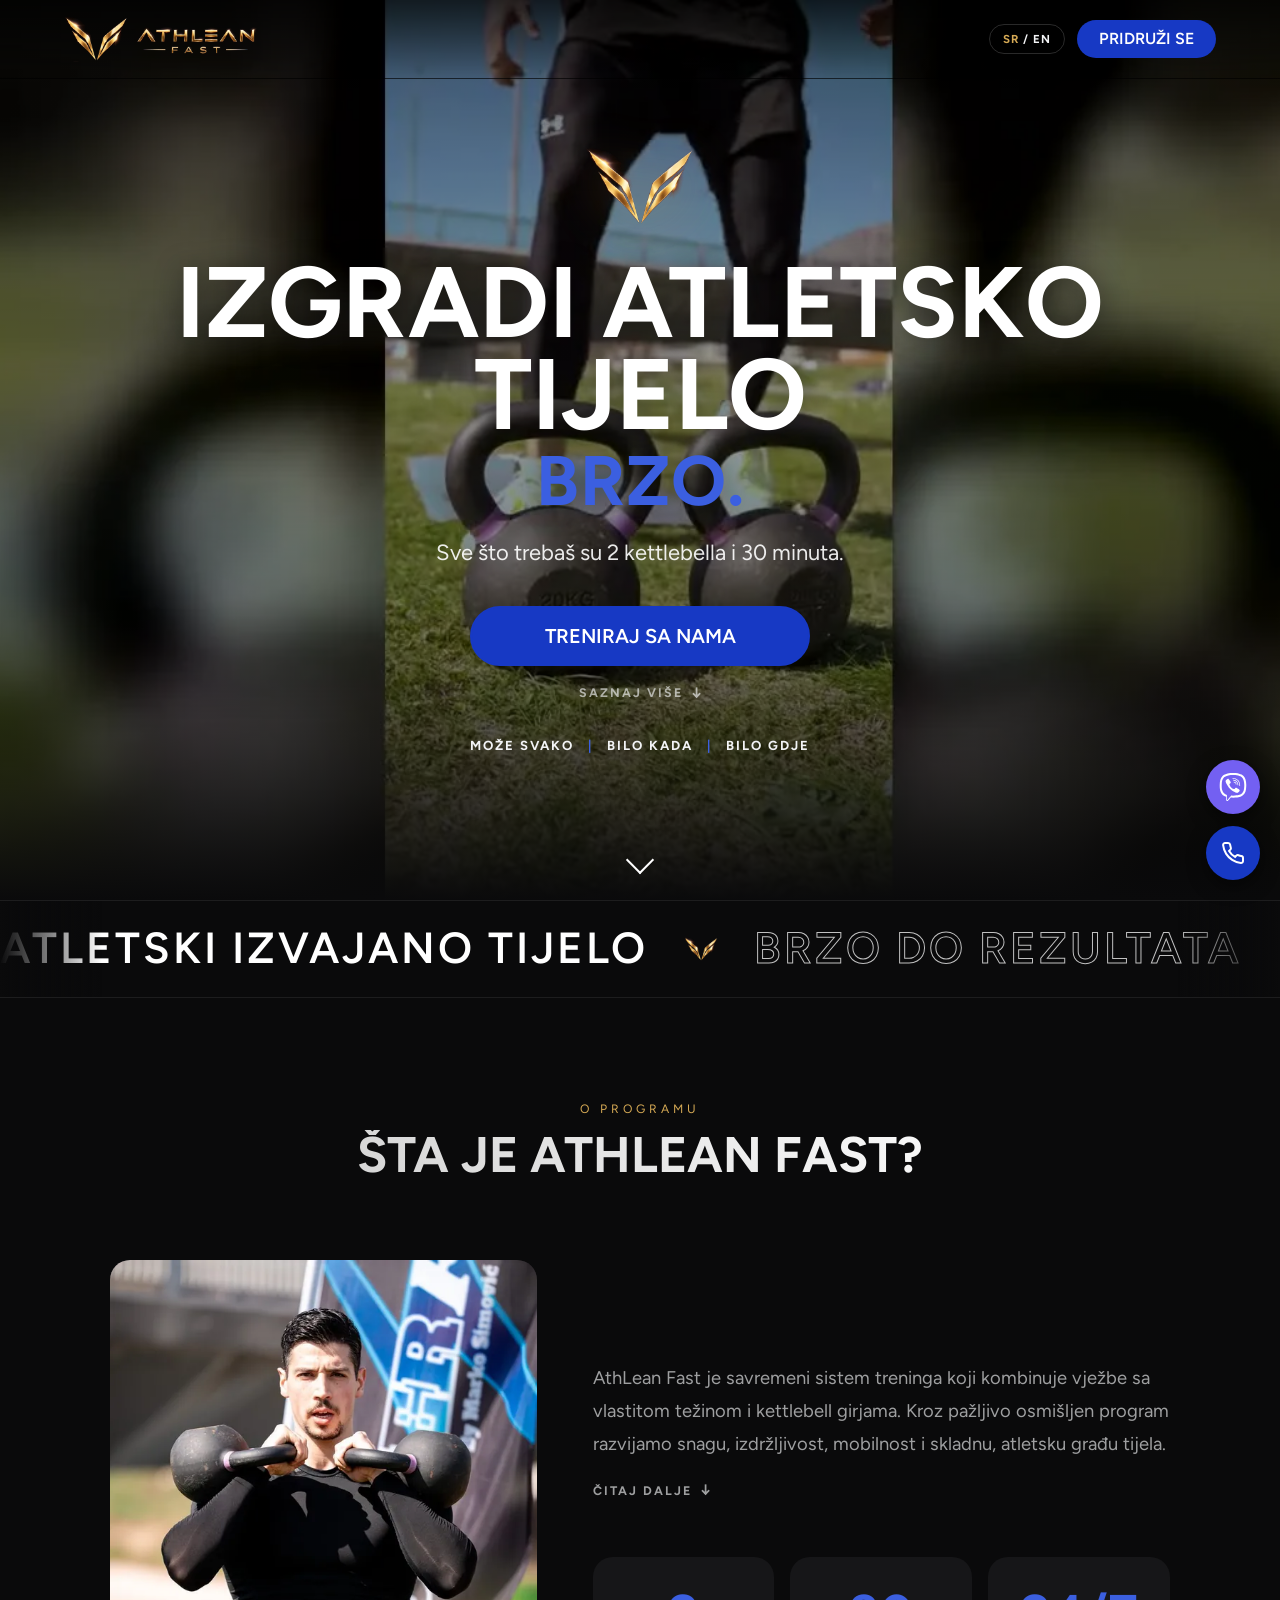
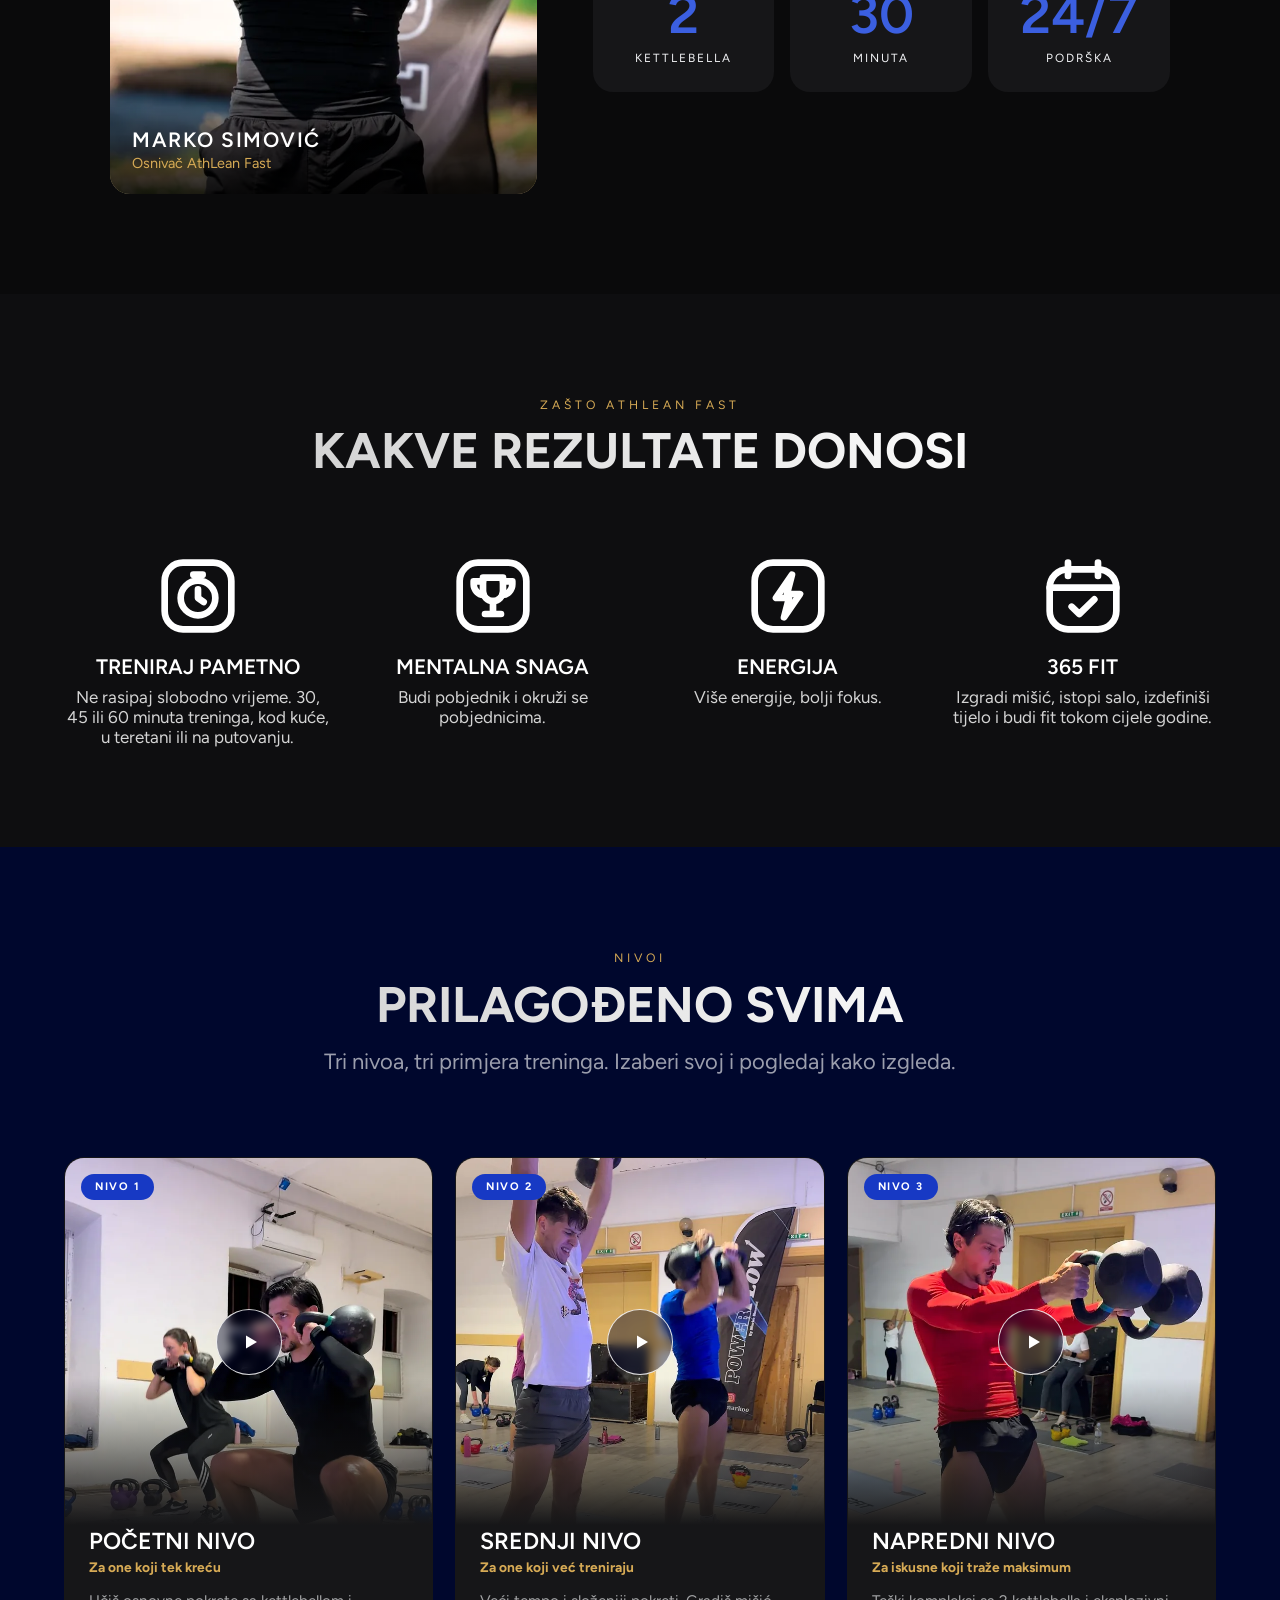
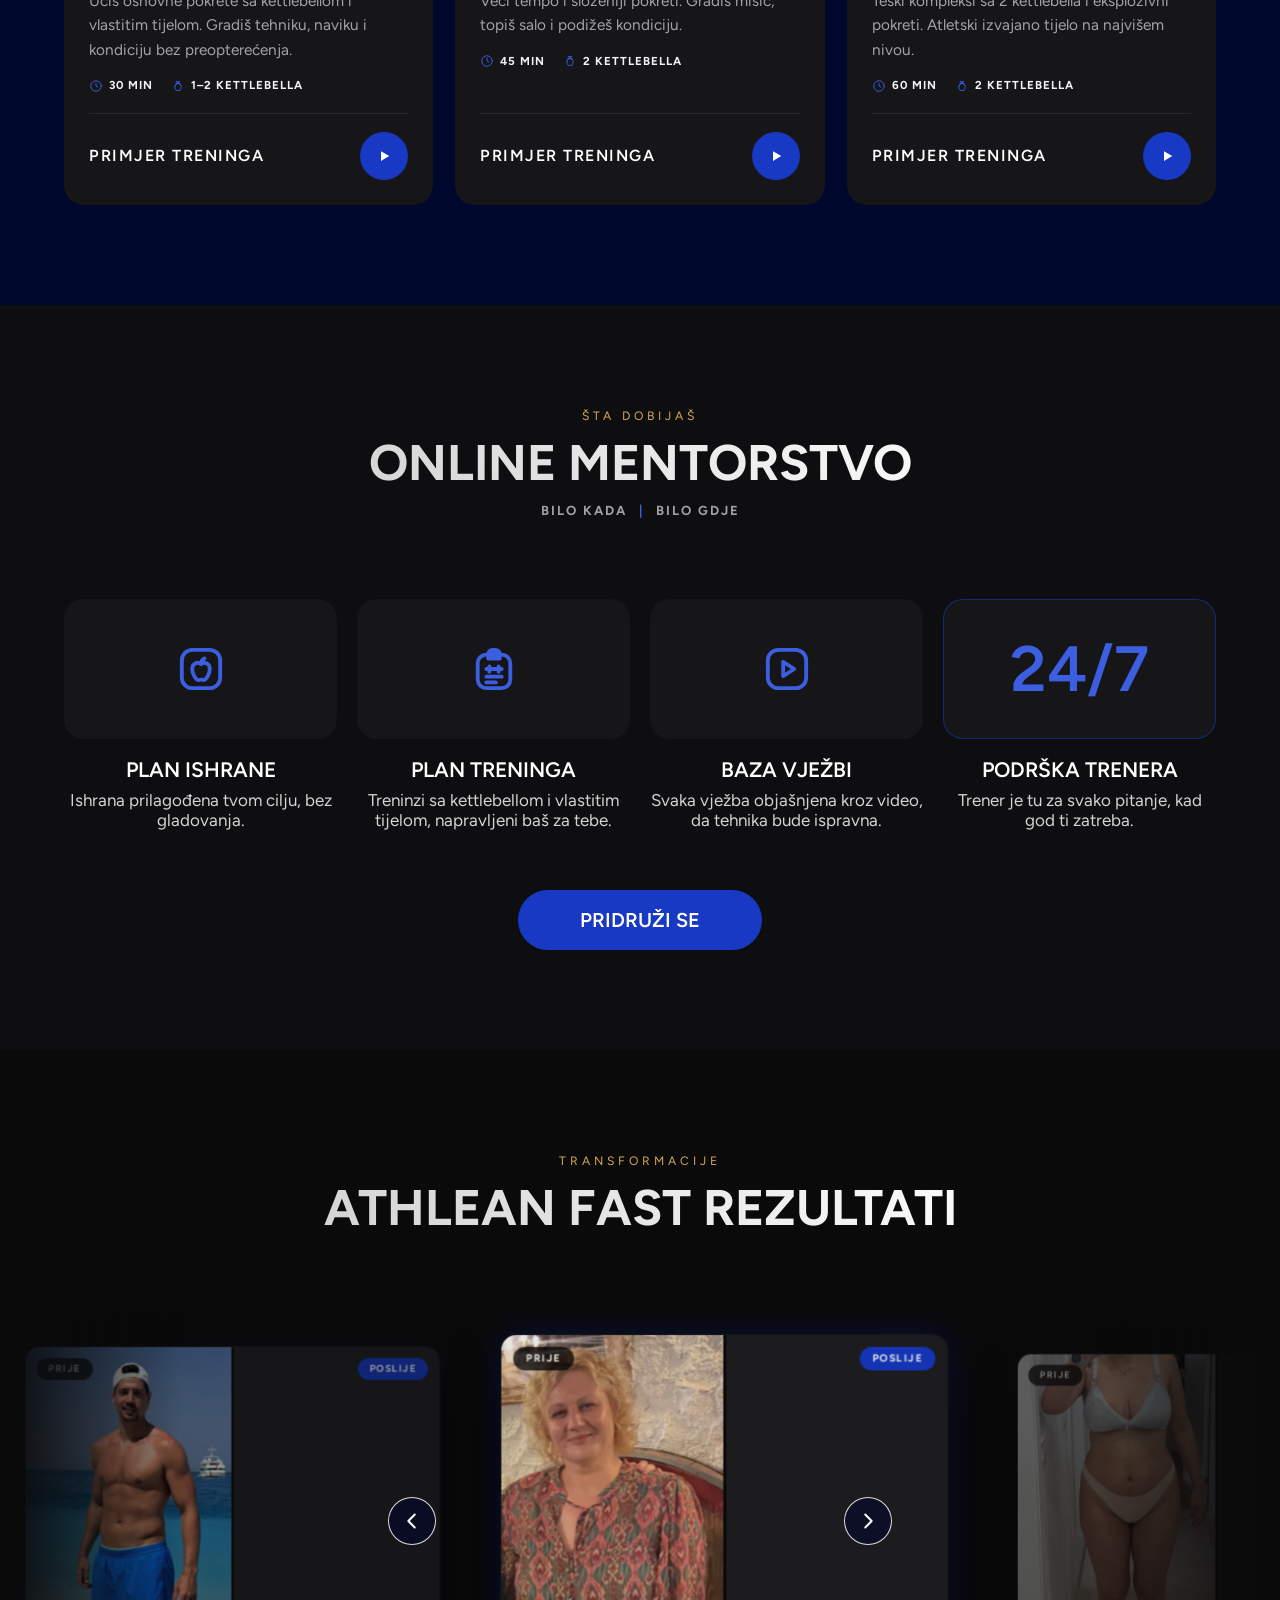
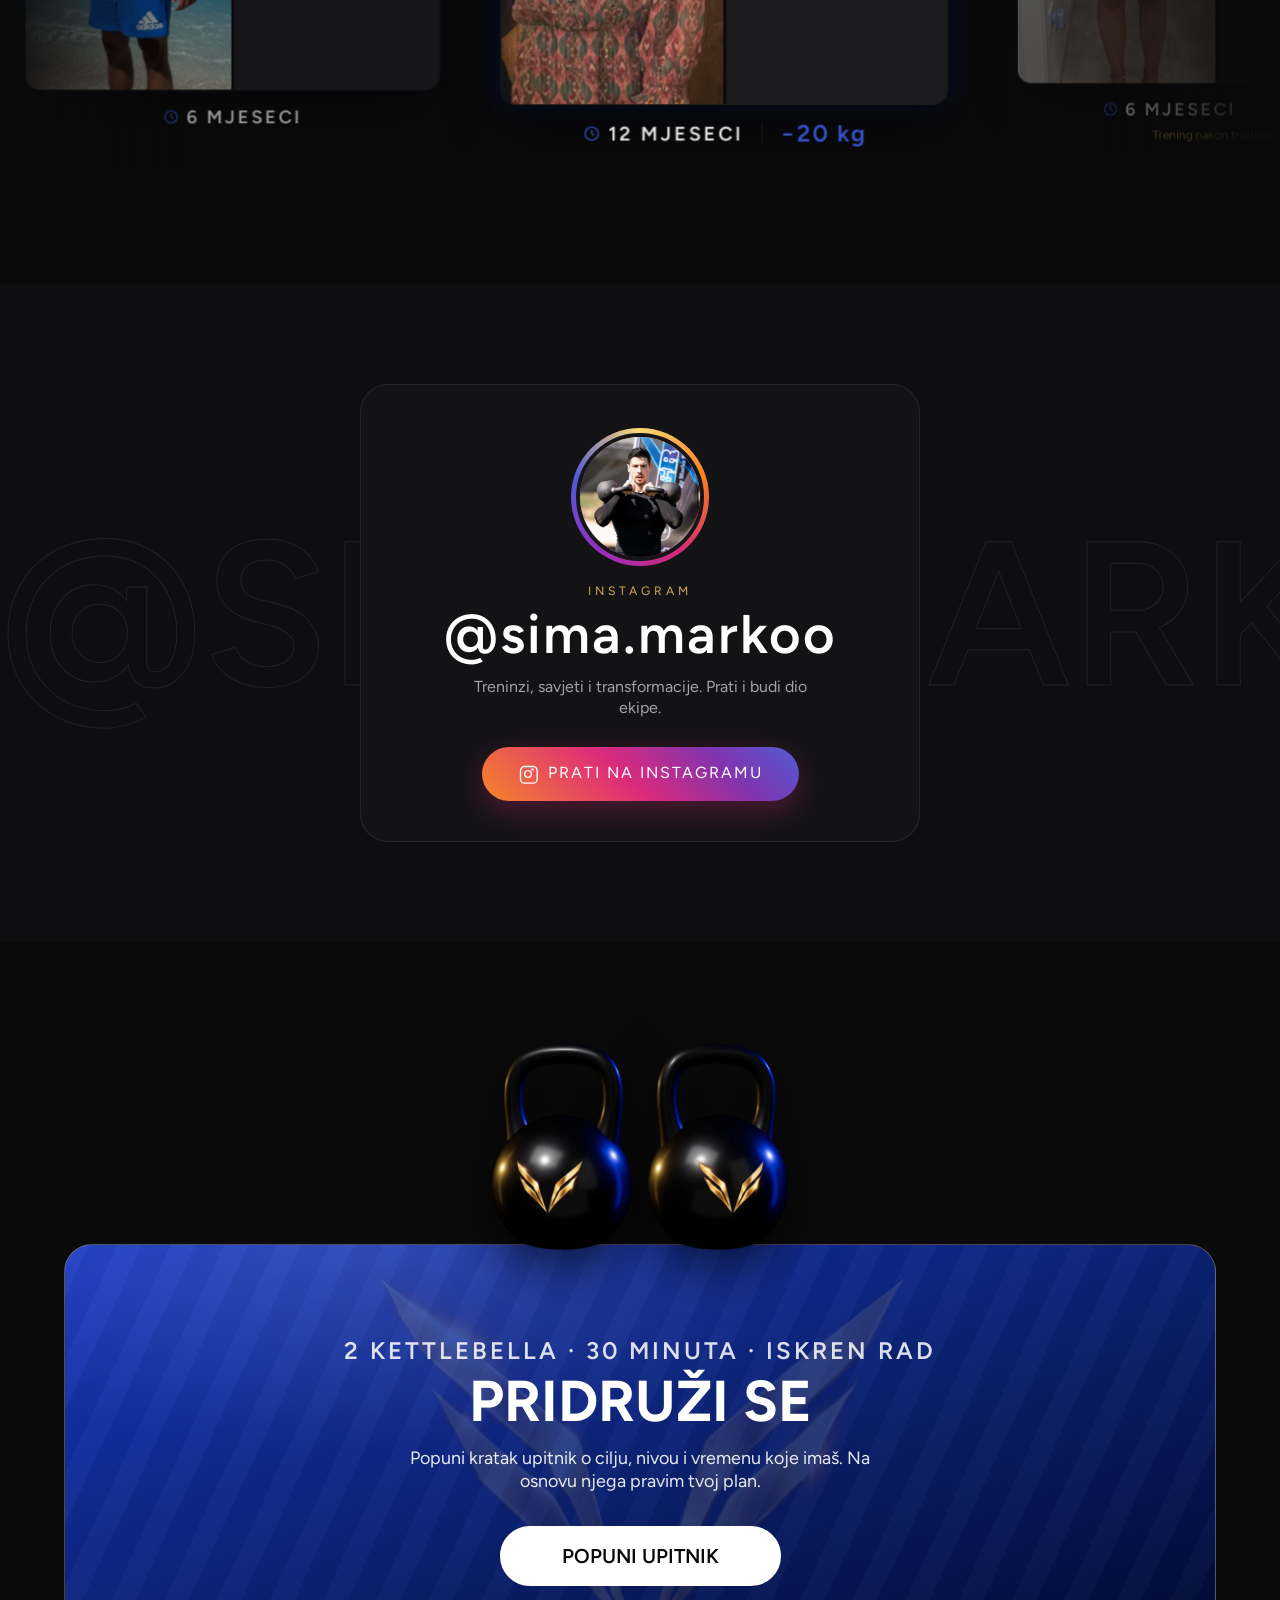
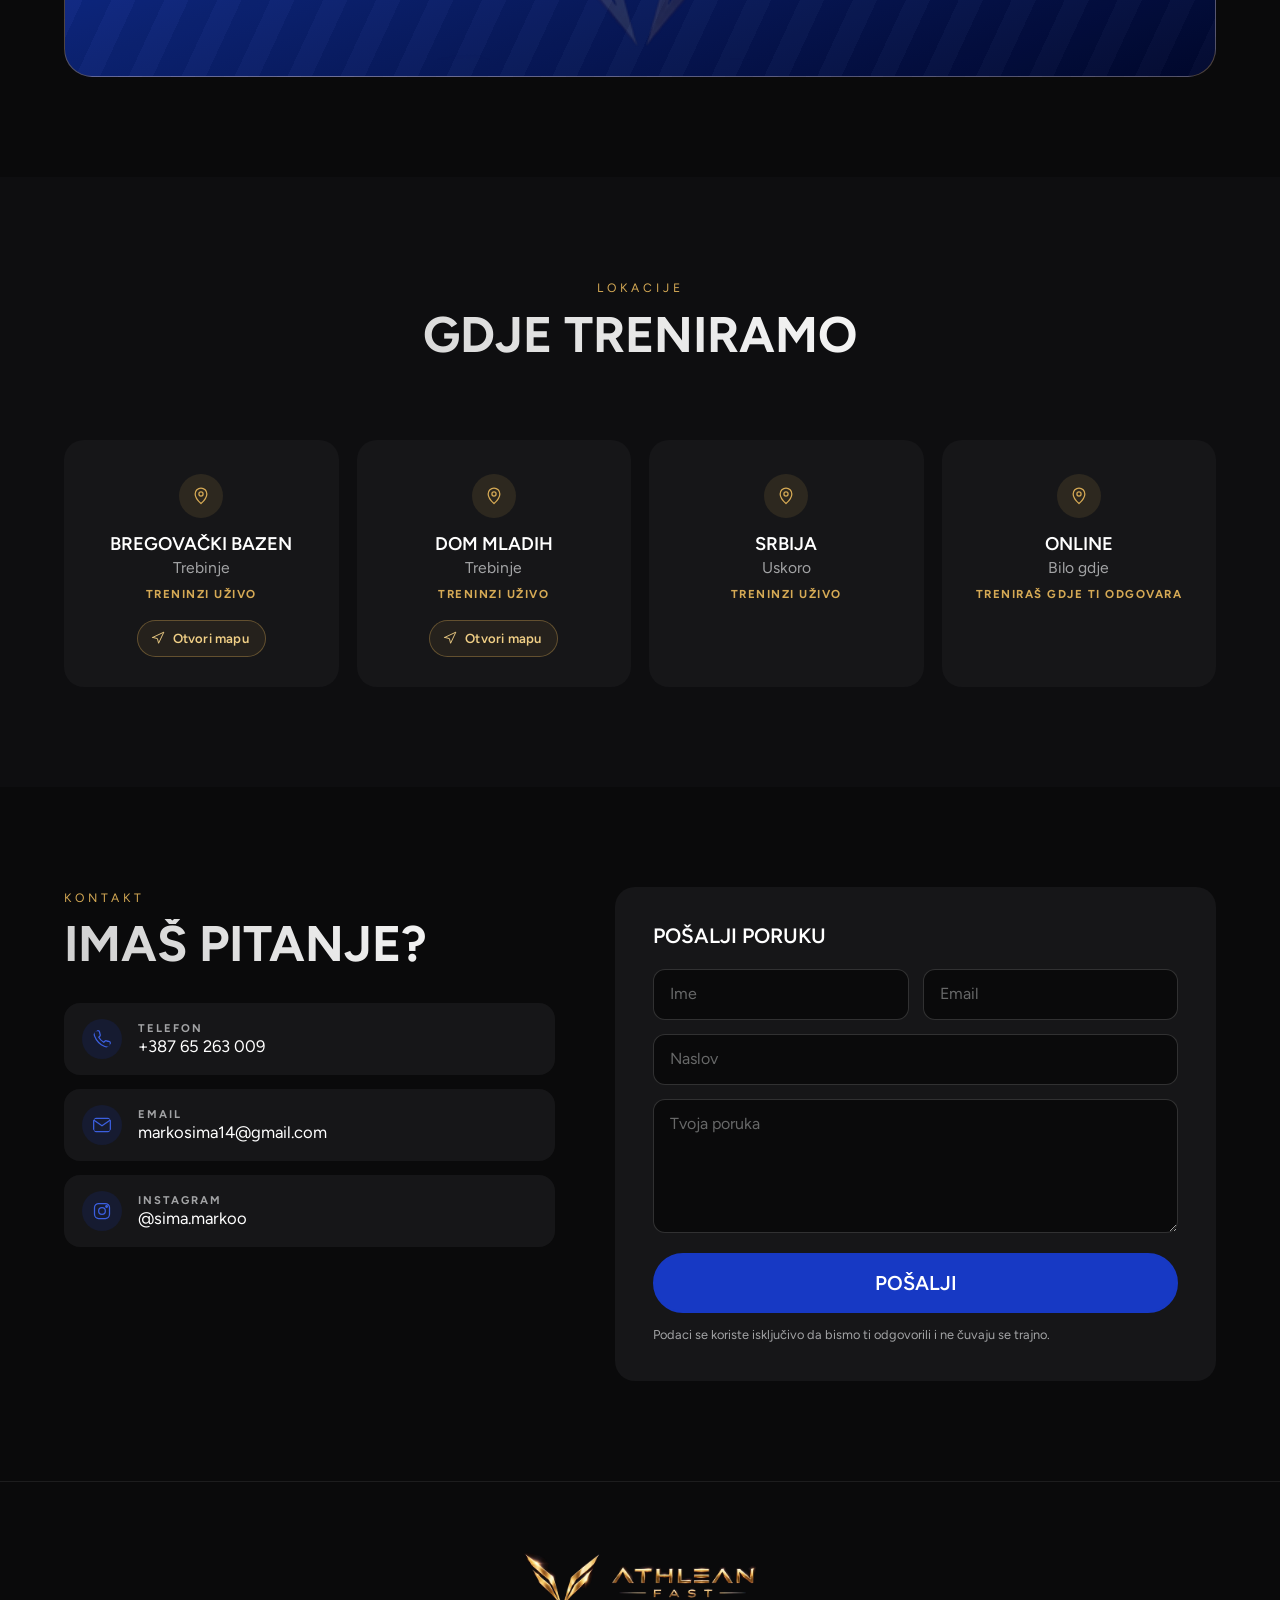
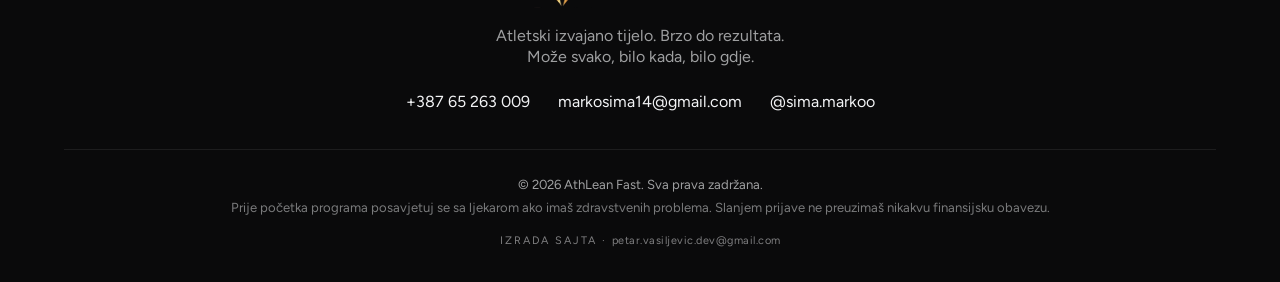
==== commit 09c24a92: "Klijentove sitnice: Transformacije, logo na kettlebellima, bez imena - Iznad „AthLean Fast rezultati" ====
--- a/index.html
+++ b/index.html
@@ -239,7 +239,7 @@
     <section class="section" id="transformations">
       <div class="container">
         <div class="section-header">
-          <div class="section-kicker" data-sr="Pravi ljudi" data-en="Real people">Pravi ljudi</div>
+          <div class="section-kicker" data-sr="Transformacije" data-en="Transformations">Transformacije</div>
           <h2 class="section-title" data-sr="AthLean Fast rezultati" data-en="AthLean Fast results">AthLean Fast rezultati</h2>
         </div>
         <div id="transformationsReel"></div>
@@ -473,7 +473,7 @@
   }
   </script>
 
-  <script src="data.js?v=d6c9e139"></script>
+  <script src="data.js?v=da61369e"></script>
   <script src="components.js?v=598fd016"></script>
   <script src="script.js?v=e054f749"></script>
 </body>
